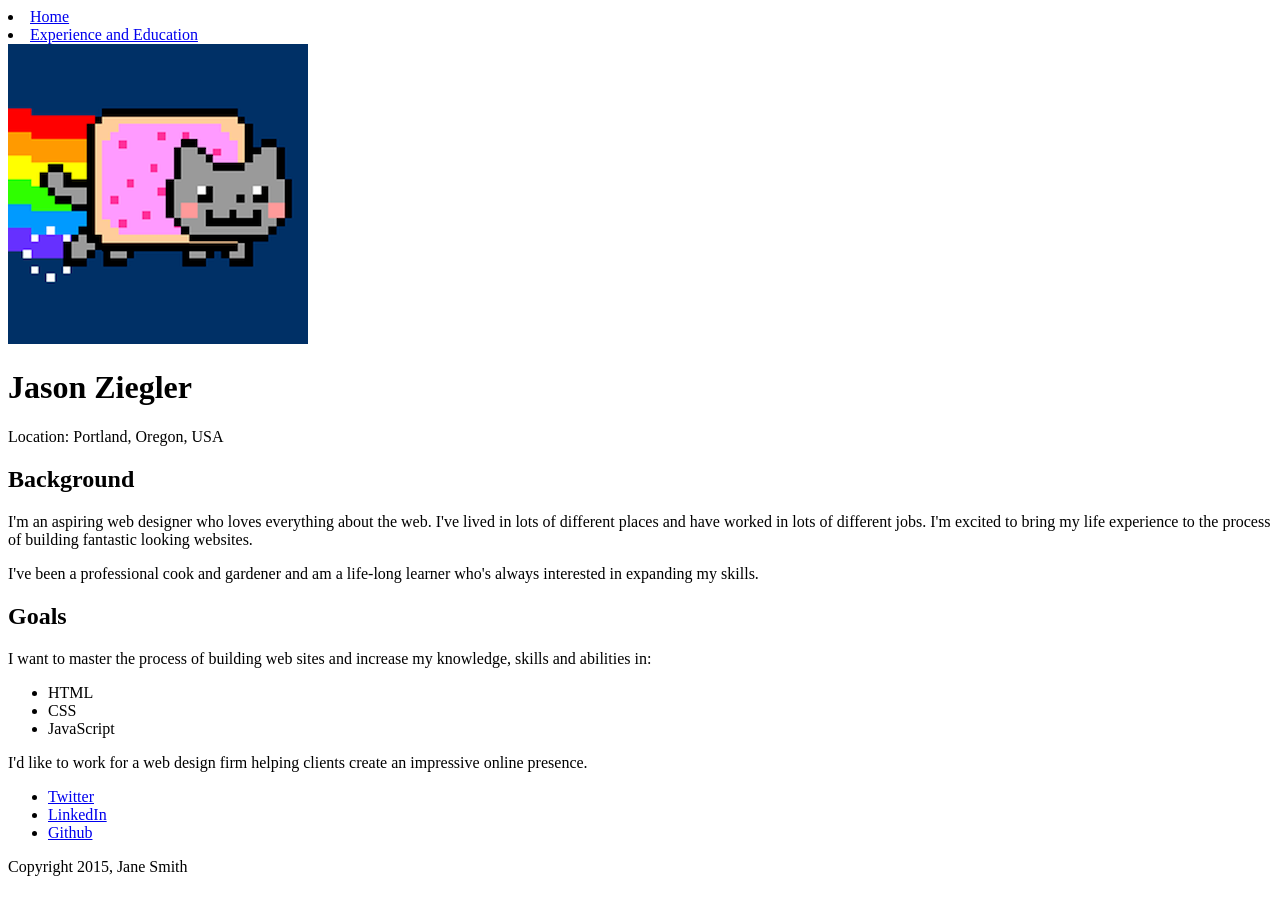
==== index.html @ 5bcf2ca5 "Update Title" ====
<!doctype html>
<html lang="en">
<head>
  <meta charset="utf-8">
  <title>Jason Ziegler's Profile</title>
  <meta name="viewport" content="width=device-width, initial-scale=1.0">
  <link rel="stylesheet" href="styles.css">
</head>
<body>
<div>
  <header>
    <nav>
      <li><a href="#">Home</a></li>
      <li><a href="#">Experience and Education</a></li>
    </nav>
    <img src="me.png" alt="Drawing of Jason Ziegler">
    <h1>Jason Ziegler</h1>
    <p>Location: Portland, Oregon, USA</p>
  </header>
  <main>
    <h2>Background</h2>
    <p>I'm an aspiring web designer who loves everything about the web. I've lived in lots of different places and have worked in lots of different jobs. I'm excited to bring my life experience to the process of building fantastic looking websites.</p>
    <p>I've been a professional cook and gardener and am a life-long learner who's always interested in expanding my skills.</p>
    <h2>Goals</h2>
    <p>I want to master the process of building web sites and increase my knowledge, skills and abilities in:</p>
    <ul>
       <li>HTML</li>
       <li>CSS</li>
       <li>JavaScript</li>
    </ul>
    <p>I'd like to work for a web design firm helping clients create an impressive online presence.</p>
  </main>
  <footer>
    <ul>
      <li><a href="#">Twitter</a></li>
      <li><a href="#">LinkedIn</a></li>
      <li><a href="#">Github</a></li>
    </ul>
    <p>Copyright 2015, Jane Smith</p>
  </footer>
</div>
</body>
</html>
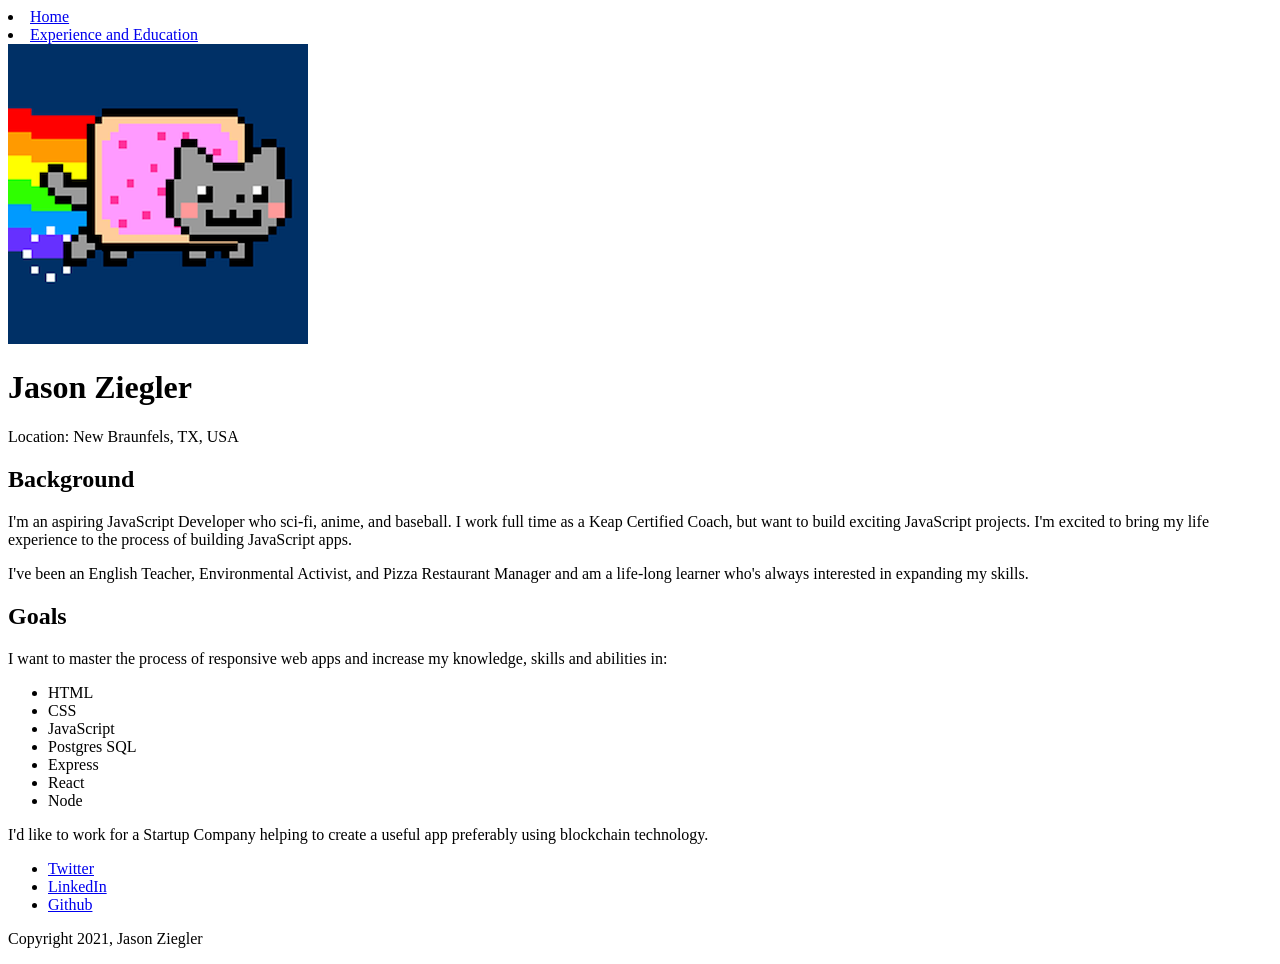
==== commit 7f08efd8: "Update Index" ====
--- a/index.html
+++ b/index.html
@@ -15,28 +15,32 @@
     </nav>
     <img src="me.png" alt="Drawing of Jason Ziegler">
     <h1>Jason Ziegler</h1>
-    <p>Location: Portland, Oregon, USA</p>
+    <p>Location: New Braunfels, TX, USA</p>
   </header>
   <main>
     <h2>Background</h2>
-    <p>I'm an aspiring web designer who loves everything about the web. I've lived in lots of different places and have worked in lots of different jobs. I'm excited to bring my life experience to the process of building fantastic looking websites.</p>
-    <p>I've been a professional cook and gardener and am a life-long learner who's always interested in expanding my skills.</p>
+    <p>I'm an aspiring JavaScript Developer who sci-fi, anime, and baseball. I work full time as a Keap Certified Coach, but want to build exciting JavaScript projects. I'm excited to bring my life experience to the process of building JavaScript apps.</p>
+    <p>I've been an English Teacher, Environmental Activist, and Pizza Restaurant Manager and am a life-long learner who's always interested in expanding my skills.</p>
     <h2>Goals</h2>
-    <p>I want to master the process of building web sites and increase my knowledge, skills and abilities in:</p>
+    <p>I want to master the process of responsive web apps and increase my knowledge, skills and abilities in:</p>
     <ul>
        <li>HTML</li>
        <li>CSS</li>
        <li>JavaScript</li>
+       <li>Postgres SQL</li>
+       <li>Express</li>
+       <li>React</li>
+       <li>Node</li>
     </ul>
-    <p>I'd like to work for a web design firm helping clients create an impressive online presence.</p>
+    <p>I'd like to work for a Startup Company helping to create a useful app preferably using blockchain technology.</p>
   </main>
   <footer>
     <ul>
-      <li><a href="#">Twitter</a></li>
-      <li><a href="#">LinkedIn</a></li>
-      <li><a href="#">Github</a></li>
+      <li><a href="https://twitter.com/Jasonmziegler">Twitter</a></li>
+      <li><a href="https://www.linkedin.com/in/jason-ziegler-4576523b/">LinkedIn</a></li>
+      <li><a href="https://github.com/jasonmziegler/">Github</a></li>
     </ul>
-    <p>Copyright 2015, Jane Smith</p>
+    <p>Copyright 2021, Jason Ziegler</p>
   </footer>
 </div>
 </body>
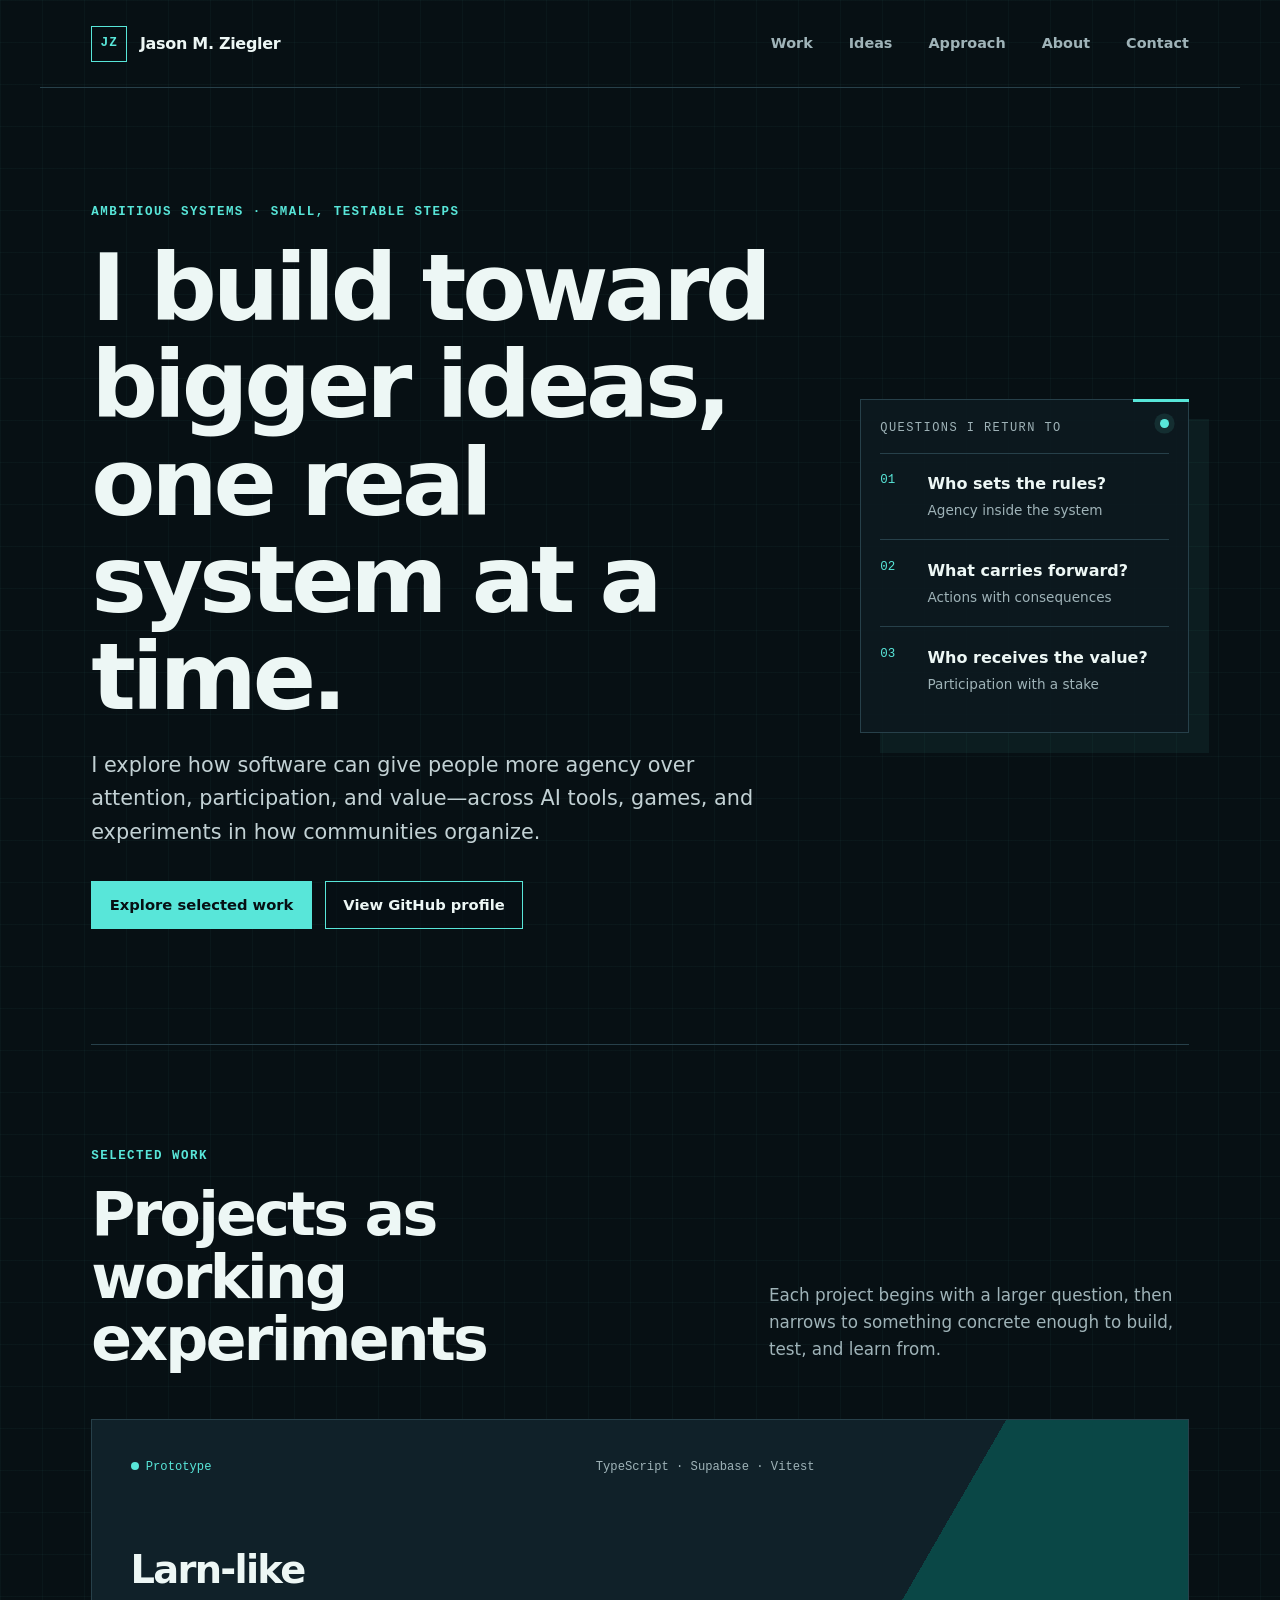
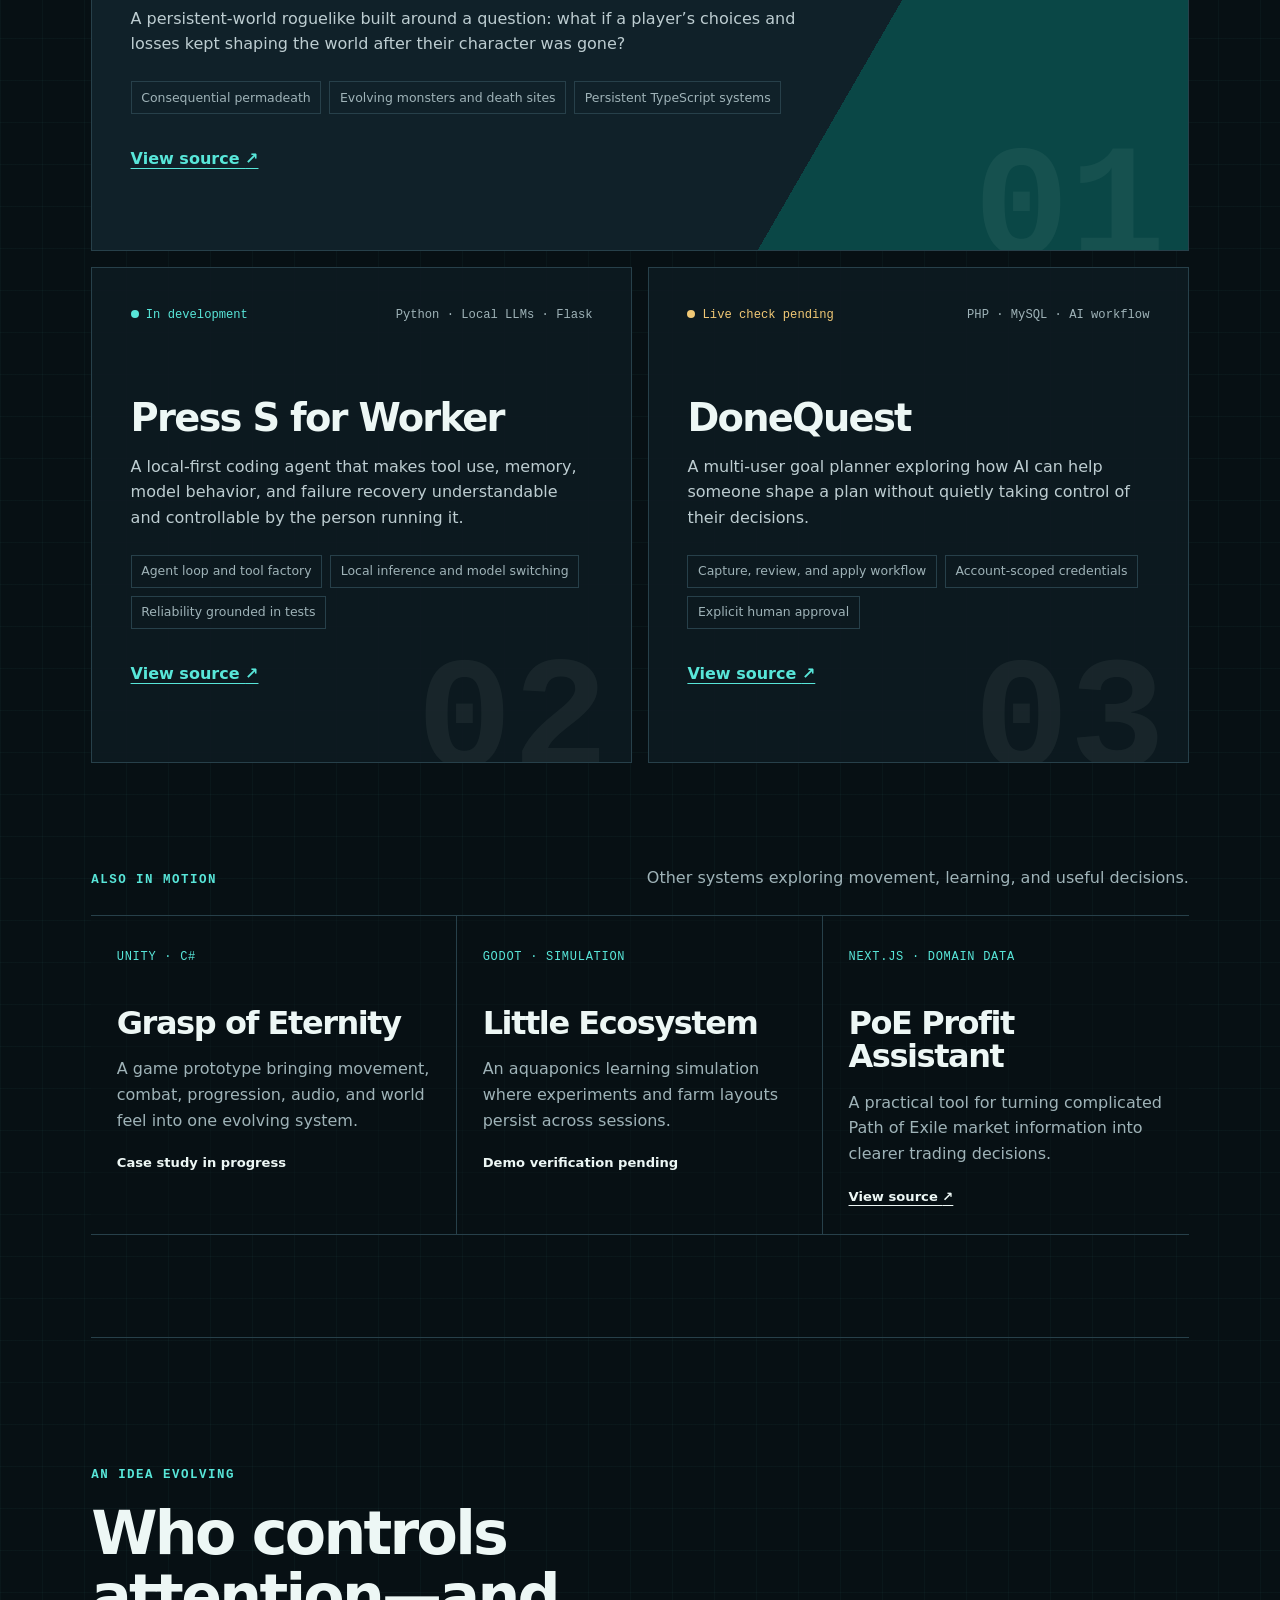
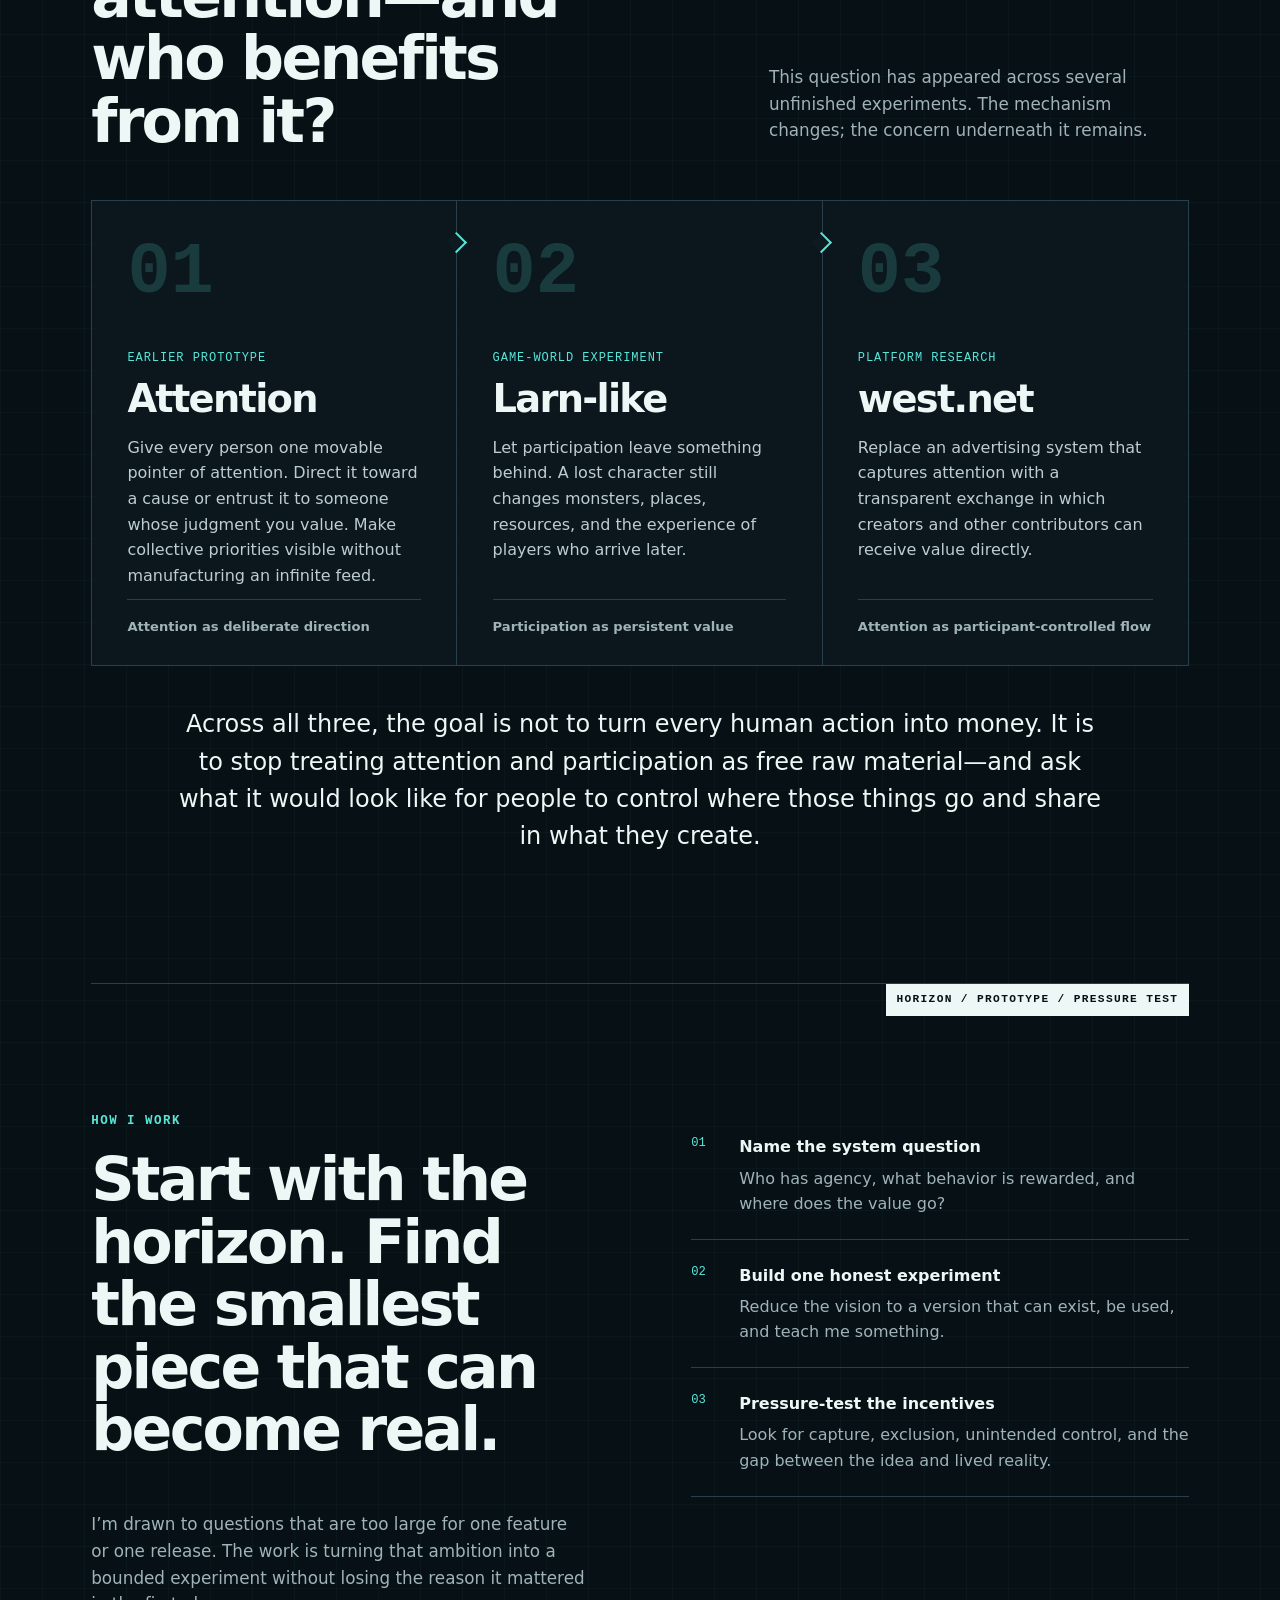
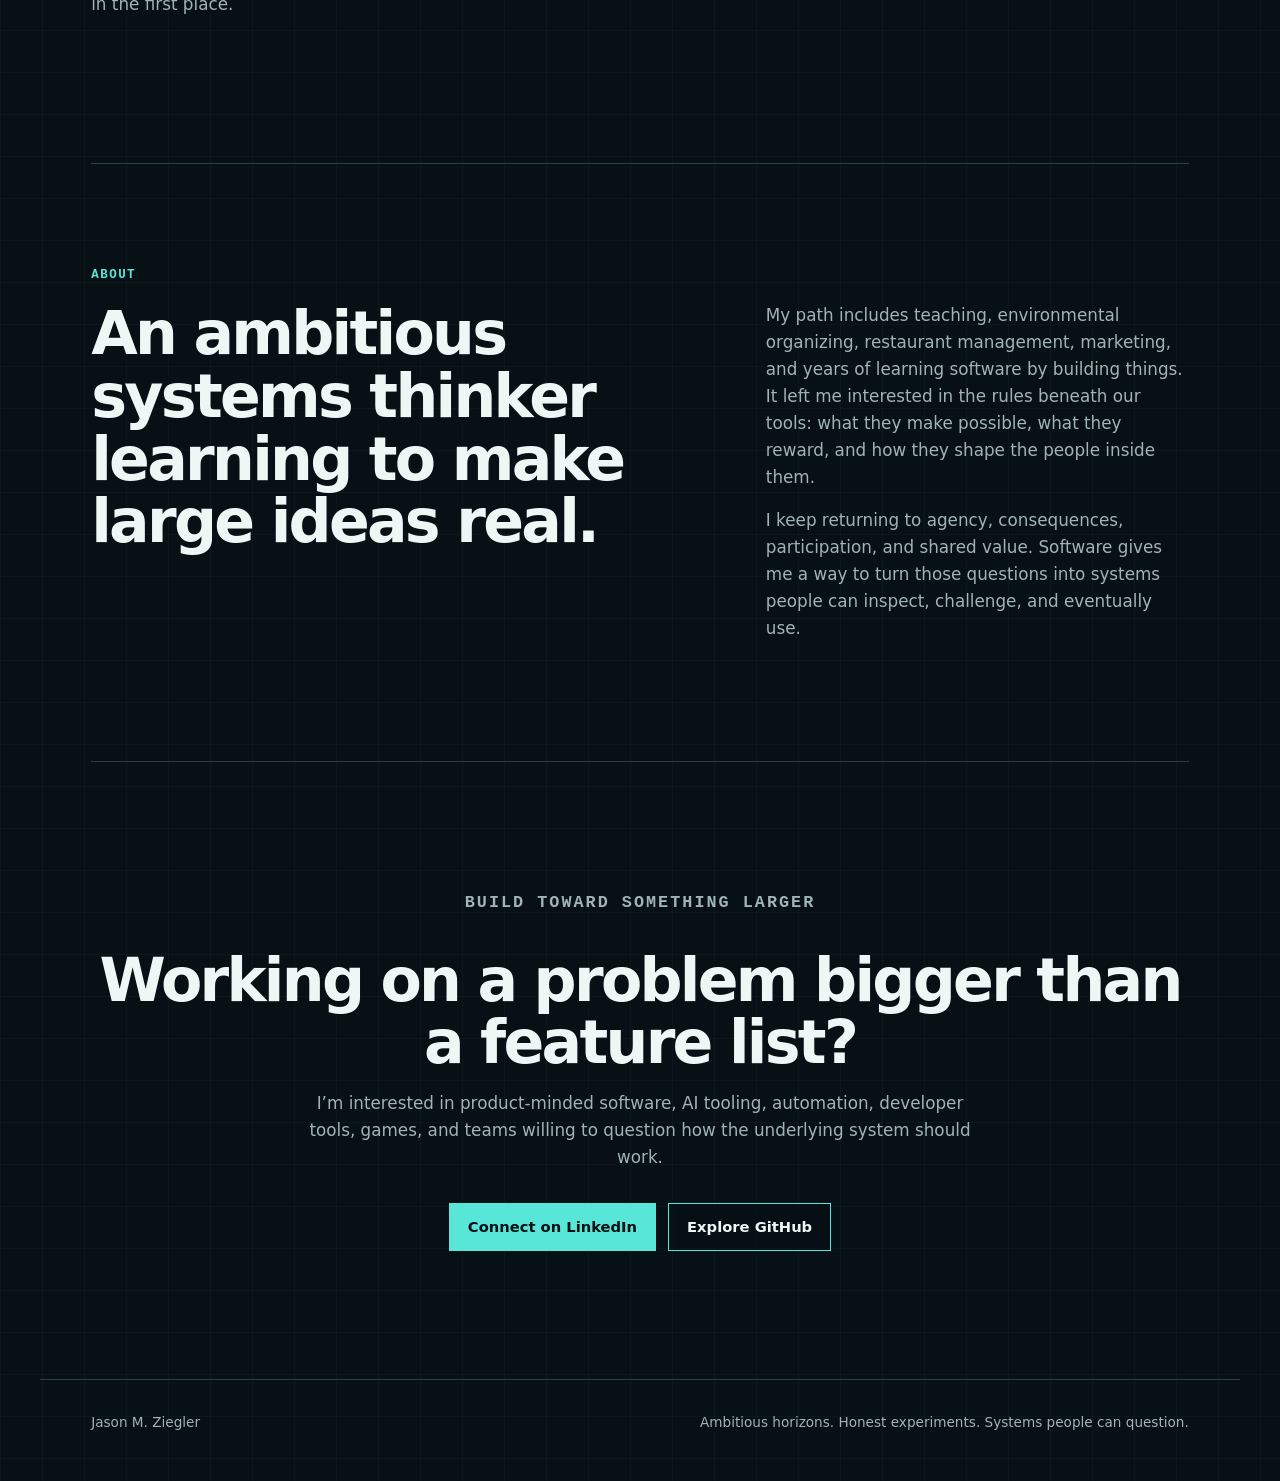
==== commit 0ece1026: "Build portfolio homepage around ambitious systems" ====
--- a/index.html
+++ b/index.html
@@ -2,46 +2,173 @@
 <html lang="en">
 <head>
   <meta charset="utf-8">
-  <title>Jason Ziegler's Profile</title>
-  <meta name="viewport" content="width=device-width, initial-scale=1.0">
-  <link rel="stylesheet" href="styles.css">
+  <meta name="viewport" content="width=device-width, initial-scale=1">
+  <meta name="description" content="Jason M. Ziegler builds ambitious systems exploring agency, participation, and shared value.">
+  <meta name="theme-color" content="#071014">
+  <title>Jason M. Ziegler — Ambitious systems, made real</title>
+  <link rel="icon" type="image/svg+xml" href="data:image/svg+xml,%3Csvg xmlns='http://www.w3.org/2000/svg' viewBox='0 0 64 64'%3E%3Crect width='64' height='64' rx='12' fill='%23071014'/%3E%3Cpath d='M17 17h30v9H27v8h15v9H27v4H17V17Z' fill='%2358e6d9'/%3E%3C/svg%3E">
+  <link rel="stylesheet" href="styles.css?v=2">
 </head>
 <body>
-<div>
-  <header>
-    <nav>
-      <li><a href="#">Home</a></li>
-      <li><a href="#">Experience and Education</a></li>
+  <a class="skip-link" href="#work">Skip to selected work</a>
+
+  <header class="site-header">
+    <a class="wordmark" href="#top" aria-label="Jason M. Ziegler, home">
+      <span class="wordmark-mark" aria-hidden="true">JZ</span>
+      <span>Jason M. Ziegler</span>
+    </a>
+    <nav aria-label="Primary navigation">
+      <a href="#work">Work</a>
+      <a href="#ideas">Ideas</a>
+      <a href="#approach">Approach</a>
+      <a href="#about">About</a>
+      <a href="#contact">Contact</a>
     </nav>
-    <img src="me.png" alt="Drawing of Jason Ziegler">
-    <h1>Jason Ziegler</h1>
-    <p>Location: New Braunfels, TX, USA</p>
   </header>
-  <main>
-    <h2>Background</h2>
-    <p>I'm an aspiring JavaScript Developer who sci-fi, anime, and baseball. I work full time as a Keap Certified Coach, but want to build exciting JavaScript projects. I'm excited to bring my life experience to the process of building JavaScript apps.</p>
-    <p>I've been an English Teacher, Environmental Activist, and Pizza Restaurant Manager and am a life-long learner who's always interested in expanding my skills.</p>
-    <h2>Goals</h2>
-    <p>I want to master the process of responsive web apps and increase my knowledge, skills and abilities in:</p>
-    <ul>
-       <li>HTML</li>
-       <li>CSS</li>
-       <li>JavaScript</li>
-       <li>Postgres SQL</li>
-       <li>Express</li>
-       <li>React</li>
-       <li>Node</li>
-    </ul>
-    <p>I'd like to work for a Startup Company helping to create a useful app preferably using blockchain technology.</p>
+
+  <main id="top">
+    <section class="hero" aria-labelledby="hero-title">
+      <div class="hero-copy">
+        <p class="eyebrow">Ambitious systems · Small, testable steps</p>
+        <h1 id="hero-title">I build toward bigger ideas, one real system at a time.</h1>
+        <p class="hero-summary">I explore how software can give people more agency over attention, participation, and value—across AI tools, games, and experiments in how communities organize.</p>
+        <div class="hero-actions">
+          <a class="button button-primary" href="#work">Explore selected work</a>
+          <a class="button button-secondary" href="https://github.com/jasonmziegler">View GitHub profile</a>
+        </div>
+      </div>
+
+      <aside class="signal-board" aria-label="Questions that guide the work">
+        <div class="signal-heading"><span>Questions I return to</span><span class="signal-pulse" aria-hidden="true"></span></div>
+        <ul>
+          <li><span class="signal-number">01</span><span><strong>Who sets the rules?</strong><small>Agency inside the system</small></span></li>
+          <li><span class="signal-number">02</span><span><strong>What carries forward?</strong><small>Actions with consequences</small></span></li>
+          <li><span class="signal-number">03</span><span><strong>Who receives the value?</strong><small>Participation with a stake</small></span></li>
+        </ul>
+      </aside>
+    </section>
+
+    <section class="work-section" id="work" aria-labelledby="work-title">
+      <div class="section-heading">
+        <div><p class="eyebrow">Selected work</p><h2 id="work-title">Projects as working experiments</h2></div>
+        <p>Each project begins with a larger question, then narrows to something concrete enough to build, test, and learn from.</p>
+      </div>
+
+      <div class="project-grid">
+        <article class="project-card project-card-featured">
+          <div class="project-meta"><span class="status status-active">Prototype</span><span>TypeScript · Supabase · Vitest</span></div>
+          <div class="project-index" aria-hidden="true">01</div>
+          <h3>Larn-like</h3>
+          <p>A persistent-world roguelike built around a question: what if a player’s choices and losses kept shaping the world after their character was gone?</p>
+          <ul class="project-proof" aria-label="Project highlights">
+            <li>Consequential permadeath</li><li>Evolving monsters and death sites</li><li>Persistent TypeScript systems</li>
+          </ul>
+          <a class="text-link" href="https://github.com/jasonmziegler/larn-like">View source <span aria-hidden="true">↗</span></a>
+        </article>
+
+        <article class="project-card">
+          <div class="project-meta"><span class="status status-active">In development</span><span>Python · Local LLMs · Flask</span></div>
+          <div class="project-index" aria-hidden="true">02</div>
+          <h3>Press S for Worker</h3>
+          <p>A local-first coding agent that makes tool use, memory, model behavior, and failure recovery understandable and controllable by the person running it.</p>
+          <ul class="project-proof" aria-label="Project highlights">
+            <li>Agent loop and tool factory</li><li>Local inference and model switching</li><li>Reliability grounded in tests</li>
+          </ul>
+          <a class="text-link" href="https://github.com/jasonmziegler/press-s-for-worker">View source <span aria-hidden="true">↗</span></a>
+        </article>
+
+        <article class="project-card">
+          <div class="project-meta"><span class="status status-review">Live check pending</span><span>PHP · MySQL · AI workflow</span></div>
+          <div class="project-index" aria-hidden="true">03</div>
+          <h3>DoneQuest</h3>
+          <p>A multi-user goal planner exploring how AI can help someone shape a plan without quietly taking control of their decisions.</p>
+          <ul class="project-proof" aria-label="Project highlights">
+            <li>Capture, review, and apply workflow</li><li>Account-scoped credentials</li><li>Explicit human approval</li>
+          </ul>
+          <a class="text-link" href="https://github.com/jasonmziegler/donequest">View source <span aria-hidden="true">↗</span></a>
+        </article>
+      </div>
+
+      <div class="supporting-heading">
+        <p class="eyebrow">Also in motion</p>
+        <p>Other systems exploring movement, learning, and useful decisions.</p>
+      </div>
+      <div class="supporting-grid">
+        <article><span>Unity · C#</span><h3>Grasp of Eternity</h3><p>A game prototype bringing movement, combat, progression, audio, and world feel into one evolving system.</p><strong>Case study in progress</strong></article>
+        <article><span>Godot · Simulation</span><h3>Little Ecosystem</h3><p>An aquaponics learning simulation where experiments and farm layouts persist across sessions.</p><strong>Demo verification pending</strong></article>
+        <article><span>Next.js · Domain data</span><h3>PoE Profit Assistant</h3><p>A practical tool for turning complicated Path of Exile market information into clearer trading decisions.</p><a href="https://github.com/jasonmziegler/poe-profit-assistant">View source <span aria-hidden="true">↗</span></a></article>
+      </div>
+    </section>
+
+    <section class="ideas-section" id="ideas" aria-labelledby="ideas-title">
+      <div class="section-heading">
+        <div><p class="eyebrow">An idea evolving</p><h2 id="ideas-title">Who controls attention—and who benefits from it?</h2></div>
+        <p>This question has appeared across several unfinished experiments. The mechanism changes; the concern underneath it remains.</p>
+      </div>
+
+      <div class="lineage" aria-label="Evolution from Attention to Larn-like to west.net">
+        <article>
+          <div class="lineage-number">01</div>
+          <p class="lineage-type">Earlier prototype</p>
+          <h3>Attention</h3>
+          <p>Give every person one movable pointer of attention. Direct it toward a cause or entrust it to someone whose judgment you value. Make collective priorities visible without manufacturing an infinite feed.</p>
+          <span>Attention as deliberate direction</span>
+        </article>
+        <article>
+          <div class="lineage-number">02</div>
+          <p class="lineage-type">Game-world experiment</p>
+          <h3>Larn-like</h3>
+          <p>Let participation leave something behind. A lost character still changes monsters, places, resources, and the experience of players who arrive later.</p>
+          <span>Participation as persistent value</span>
+        </article>
+        <article>
+          <div class="lineage-number">03</div>
+          <p class="lineage-type">Platform research</p>
+          <h3>west.net</h3>
+          <p>Replace an advertising system that captures attention with a transparent exchange in which creators and other contributors can receive value directly.</p>
+          <span>Attention as participant-controlled flow</span>
+        </article>
+      </div>
+
+      <p class="lineage-thesis">Across all three, the goal is not to turn every human action into money. It is to stop treating attention and participation as free raw material—and ask what it would look like for people to control where those things go and share in what they create.</p>
+    </section>
+
+    <section class="approach-section" id="approach" aria-labelledby="approach-title">
+      <div class="section-marker" aria-hidden="true">HORIZON / PROTOTYPE / PRESSURE TEST</div>
+      <div class="approach-copy">
+        <p class="eyebrow">How I work</p>
+        <h2 id="approach-title">Start with the horizon. Find the smallest piece that can become real.</h2>
+        <p>I’m drawn to questions that are too large for one feature or one release. The work is turning that ambition into a bounded experiment without losing the reason it mattered in the first place.</p>
+      </div>
+      <ol class="approach-steps">
+        <li><span>01</span><strong>Name the system question</strong><p>Who has agency, what behavior is rewarded, and where does the value go?</p></li>
+        <li><span>02</span><strong>Build one honest experiment</strong><p>Reduce the vision to a version that can exist, be used, and teach me something.</p></li>
+        <li><span>03</span><strong>Pressure-test the incentives</strong><p>Look for capture, exclusion, unintended control, and the gap between the idea and lived reality.</p></li>
+      </ol>
+    </section>
+
+    <section class="about-section" id="about" aria-labelledby="about-title">
+      <p class="eyebrow">About</p>
+      <div class="about-grid">
+        <h2 id="about-title">An ambitious systems thinker learning to make large ideas real.</h2>
+        <div>
+          <p>My path includes teaching, environmental organizing, restaurant management, marketing, and years of learning software by building things. It left me interested in the rules beneath our tools: what they make possible, what they reward, and how they shape the people inside them.</p>
+          <p>I keep returning to agency, consequences, participation, and shared value. Software gives me a way to turn those questions into systems people can inspect, challenge, and eventually use.</p>
+        </div>
+      </div>
+    </section>
+
+    <section class="contact-section" id="contact" aria-labelledby="contact-title">
+      <p class="eyebrow">Build toward something larger</p>
+      <h2 id="contact-title">Working on a problem bigger than a feature list?</h2>
+      <p>I’m interested in product-minded software, AI tooling, automation, developer tools, games, and teams willing to question how the underlying system should work.</p>
+      <div class="contact-links">
+        <a class="button button-primary" href="https://www.linkedin.com/in/jason-ziegler-4576523b/">Connect on LinkedIn</a>
+        <a class="button button-secondary" href="https://github.com/jasonmziegler">Explore GitHub</a>
+      </div>
+    </section>
   </main>
-  <footer>
-    <ul>
-      <li><a href="https://twitter.com/Jasonmziegler">Twitter</a></li>
-      <li><a href="https://www.linkedin.com/in/jason-ziegler-4576523b/">LinkedIn</a></li>
-      <li><a href="https://github.com/jasonmziegler/">Github</a></li>
-    </ul>
-    <p>Copyright 2021, Jason Ziegler</p>
-  </footer>
-</div>
+
+  <footer><span>Jason M. Ziegler</span><span>Ambitious horizons. Honest experiments. Systems people can question.</span></footer>
 </body>
-</html>+</html>
--- a/styles.css
+++ b/styles.css
@@ -0,0 +1,147 @@
+:root {
+  color-scheme: dark;
+  --ink: #071014;
+  --ink-soft: #0d1a20;
+  --panel: #102129;
+  --line: #27404a;
+  --paper: #edf7f5;
+  --muted: #9fb3b8;
+  --signal: #58e6d9;
+  --signal-dark: #0a4746;
+  --warning: #f1c875;
+  --max-width: 1200px;
+  --gutter: clamp(1.25rem, 4vw, 3.5rem);
+}
+
+* { box-sizing: border-box; }
+html { scroll-behavior: smooth; }
+body {
+  margin: 0;
+  min-width: 20rem;
+  background: linear-gradient(rgba(88, 230, 217, 0.035) 1px, transparent 1px), linear-gradient(90deg, rgba(88, 230, 217, 0.035) 1px, transparent 1px), var(--ink);
+  background-size: 42px 42px;
+  color: var(--paper);
+  font-family: Inter, ui-sans-serif, system-ui, -apple-system, BlinkMacSystemFont, "Segoe UI", sans-serif;
+  font-size: 1rem;
+  line-height: 1.6;
+}
+a { color: inherit; }
+a:focus-visible { outline: 3px solid var(--warning); outline-offset: 4px; }
+.skip-link { position: fixed; z-index: 20; top: .75rem; left: .75rem; padding: .75rem 1rem; background: var(--paper); color: var(--ink); font-weight: 750; transform: translateY(-200%); }
+.skip-link:focus { transform: translateY(0); }
+.site-header, main, footer { width: min(100%, var(--max-width)); margin-inline: auto; }
+.site-header { display: flex; align-items: center; justify-content: space-between; min-height: 5.5rem; padding-inline: var(--gutter); border-bottom: 1px solid var(--line); }
+.wordmark { display: inline-flex; align-items: center; gap: .8rem; text-decoration: none; font-weight: 760; letter-spacing: -.02em; }
+.wordmark-mark { display: grid; width: 2.25rem; aspect-ratio: 1; place-items: center; border: 1px solid var(--signal); color: var(--signal); font-family: ui-monospace, "Cascadia Code", monospace; font-size: .8rem; letter-spacing: .08em; }
+nav { display: flex; gap: clamp(1rem, 3vw, 2.25rem); }
+nav a { color: var(--muted); font-size: .9rem; font-weight: 650; text-decoration: none; }
+nav a:hover { color: var(--signal); }
+.hero { display: grid; grid-template-columns: minmax(0, 1.55fr) minmax(18rem, .75fr); gap: clamp(2rem, 7vw, 6rem); min-height: 39rem; align-items: center; padding: clamp(4rem, 9vw, 8rem) var(--gutter); }
+.eyebrow { margin: 0 0 1rem; color: var(--signal); font-family: ui-monospace, "Cascadia Code", monospace; font-size: .78rem; font-weight: 700; letter-spacing: .12em; text-transform: uppercase; }
+h1, h2, h3, p { margin-top: 0; }
+h1, h2, h3 { line-height: 1.04; letter-spacing: -.045em; }
+h1 { max-width: 13ch; margin-bottom: 1.5rem; font-size: clamp(3rem, 7.3vw, 6.4rem); font-weight: 780; }
+h2 { font-size: clamp(2.2rem, 4.7vw, 4.4rem); }
+h3 { margin-bottom: 1rem; font-size: clamp(1.8rem, 3vw, 2.7rem); }
+.hero-summary { max-width: 42rem; margin-bottom: 2rem; color: #c2d1d4; font-size: clamp(1.05rem, 2vw, 1.3rem); }
+.hero-actions, .contact-links { display: flex; flex-wrap: wrap; gap: .8rem; }
+.button { display: inline-flex; min-height: 3rem; align-items: center; justify-content: center; padding: .7rem 1.1rem; border: 1px solid var(--signal); font-size: .92rem; font-weight: 750; text-decoration: none; }
+.button-primary { background: var(--signal); color: var(--ink); }
+.button-primary:hover { background: #85fff2; }
+.button-secondary { background: rgba(7,16,20,.55); color: var(--paper); }
+.button-secondary:hover { background: var(--signal-dark); }
+.signal-board { position: relative; padding: 1.2rem; border: 1px solid var(--line); background: rgba(13,26,32,.88); box-shadow: 1.25rem 1.25rem 0 rgba(88,230,217,.06); }
+.signal-board::before { position: absolute; inset: -1px -1px auto auto; width: 3.5rem; height: 3px; background: var(--signal); content: ""; }
+.signal-heading { display: flex; justify-content: space-between; padding-bottom: .9rem; border-bottom: 1px solid var(--line); color: var(--muted); font-family: ui-monospace, "Cascadia Code", monospace; font-size: .75rem; letter-spacing: .12em; text-transform: uppercase; }
+.signal-pulse { width: .55rem; height: .55rem; border-radius: 50%; background: var(--signal); box-shadow: 0 0 0 .35rem rgba(88,230,217,.1); }
+.signal-board ul, .project-proof { margin: 0; padding: 0; list-style: none; }
+.signal-board li { display: grid; grid-template-columns: 2.25rem 1fr; gap: .7rem; padding: 1.1rem 0; border-bottom: 1px solid var(--line); }
+.signal-board li:last-child { border-bottom: 0; }
+.signal-number { color: var(--signal); font-family: ui-monospace, "Cascadia Code", monospace; font-size: .78rem; }
+.signal-board strong, .signal-board small { display: block; }
+.signal-board small { margin-top: .2rem; color: var(--muted); font-size: .85rem; }
+.work-section, .ideas-section, .approach-section, .about-section, .contact-section { margin-inline: var(--gutter); border-top: 1px solid var(--line); }
+.work-section { padding: clamp(4rem, 8vw, 7rem) 0; }
+.section-heading { display: grid; grid-template-columns: 1.2fr .8fr; gap: 3rem; align-items: end; margin-bottom: 3rem; }
+.section-heading h2 { max-width: 13ch; margin-bottom: 0; }
+.section-heading > p { max-width: 34rem; margin-bottom: .5rem; color: var(--muted); font-size: 1.05rem; }
+.project-grid { display: grid; grid-template-columns: repeat(2, minmax(0, 1fr)); gap: 1rem; }
+.project-card { position: relative; min-height: 31rem; overflow: hidden; padding: clamp(1.4rem, 3vw, 2.4rem); border: 1px solid var(--line); background: rgba(13,26,32,.94); }
+.project-card-featured { grid-column: span 2; min-height: 27rem; padding-right: min(34%, 24rem); background: linear-gradient(120deg, var(--panel) 0 68%, var(--signal-dark) 68% 100%); }
+.project-card:hover { border-color: var(--signal); }
+.project-meta { display: flex; flex-wrap: wrap; justify-content: space-between; gap: .7rem; margin-bottom: 4.5rem; color: var(--muted); font-family: ui-monospace, "Cascadia Code", monospace; font-size: .76rem; }
+.status { color: var(--paper); }
+.status::before { display: inline-block; width: .5rem; height: .5rem; margin-right: .45rem; border-radius: 50%; background: currentColor; content: ""; }
+.status-active { color: var(--signal); }
+.status-review { color: var(--warning); }
+.project-index { position: absolute; right: 1.4rem; bottom: -2.6rem; color: rgba(237,247,245,.055); font-family: ui-monospace, "Cascadia Code", monospace; font-size: 10rem; font-weight: 800; line-height: 1; }
+.project-card h3, .project-card > p, .project-proof, .text-link { position: relative; z-index: 1; }
+.project-card > p { max-width: 44rem; color: #bdcdd1; }
+.project-proof { display: flex; flex-wrap: wrap; gap: .5rem; margin: 1.5rem 0 2rem; }
+.project-proof li { padding: .35rem .6rem; border: 1px solid var(--line); color: var(--muted); font-size: .78rem; }
+.text-link { display: inline-block; color: var(--signal); font-weight: 750; text-underline-offset: .25rem; }
+.text-link-muted { color: var(--muted); }
+.supporting-heading { display: flex; align-items: end; justify-content: space-between; gap: 2rem; margin: clamp(4rem, 8vw, 7rem) 0 1.5rem; }
+.supporting-heading p { margin-bottom: 0; }
+.supporting-heading > p:last-child { color: var(--muted); }
+.supporting-grid { display: grid; grid-template-columns: repeat(3, minmax(0, 1fr)); border-top: 1px solid var(--line); border-bottom: 1px solid var(--line); }
+.supporting-grid article { min-height: 19rem; padding: 1.6rem; border-right: 1px solid var(--line); background: rgba(7,16,20,.45); }
+.supporting-grid article:last-child { border-right: 0; }
+.supporting-grid article > span:first-child { color: var(--signal); font-family: ui-monospace, "Cascadia Code", monospace; font-size: .75rem; letter-spacing: .06em; text-transform: uppercase; }
+.supporting-grid h3 { margin: 2.5rem 0 1rem; font-size: clamp(1.5rem, 2.5vw, 2.1rem); }
+.supporting-grid p { color: var(--muted); }
+.supporting-grid strong, .supporting-grid a { color: var(--paper); font-size: .82rem; font-weight: 750; text-underline-offset: .25rem; }
+.ideas-section { padding: clamp(5rem, 10vw, 9rem) 0; }
+.lineage { display: grid; grid-template-columns: repeat(3, minmax(0, 1fr)); border: 1px solid var(--line); background: rgba(13,26,32,.72); }
+.lineage article { position: relative; min-height: 29rem; padding: clamp(1.4rem, 3vw, 2.2rem); border-right: 1px solid var(--line); }
+.lineage article:last-child { border-right: 0; }
+.lineage article:not(:last-child)::after { position: absolute; z-index: 2; top: 2.1rem; right: -.45rem; width: .8rem; height: .8rem; border-top: 2px solid var(--signal); border-right: 2px solid var(--signal); background: var(--ink-soft); content: ""; transform: rotate(45deg); }
+.lineage-number { color: rgba(88,230,217,.18); font-family: ui-monospace, "Cascadia Code", monospace; font-size: 4.5rem; font-weight: 800; line-height: 1; }
+.lineage-type { margin: 2.5rem 0 .7rem; color: var(--signal); font-family: ui-monospace, "Cascadia Code", monospace; font-size: .75rem; letter-spacing: .08em; text-transform: uppercase; }
+.lineage h3 { font-size: clamp(1.8rem, 3vw, 2.5rem); }
+.lineage article > p:not(.lineage-type) { color: #bdcdd1; }
+.lineage article > span { position: absolute; right: clamp(1.4rem, 3vw, 2.2rem); bottom: 1.8rem; left: clamp(1.4rem, 3vw, 2.2rem); padding-top: 1rem; border-top: 1px solid var(--line); color: var(--muted); font-size: .82rem; font-weight: 700; }
+.lineage-thesis { max-width: 58rem; margin: 2.5rem auto 0; color: var(--paper); font-size: clamp(1.15rem, 2.2vw, 1.5rem); line-height: 1.55; text-align: center; }
+.approach-section { position: relative; display: grid; grid-template-columns: 1fr 1fr; gap: clamp(2rem, 8vw, 7rem); padding: clamp(5rem, 10vw, 9rem) 0; }
+.section-marker { position: absolute; top: 0; right: 0; padding: .45rem .65rem; background: var(--paper); color: var(--ink); font-family: ui-monospace, "Cascadia Code", monospace; font-size: .7rem; font-weight: 800; letter-spacing: .12em; }
+.approach-copy h2 { max-width: 12ch; }
+.approach-copy > p:last-child, .about-grid p, .contact-section > p { color: var(--muted); font-size: 1.05rem; }
+.approach-steps { margin: 0; padding: 0; list-style: none; }
+.approach-steps li { display: grid; grid-template-columns: 2rem 1fr; gap: 0 1rem; padding: 1.4rem 0; border-bottom: 1px solid var(--line); }
+.approach-steps span { grid-row: span 2; color: var(--signal); font-family: ui-monospace, "Cascadia Code", monospace; font-size: .76rem; }
+.approach-steps p { margin: .35rem 0 0; color: var(--muted); }
+.about-section { padding: clamp(4rem, 8vw, 7rem) 0; }
+.about-grid { display: grid; grid-template-columns: 1.15fr .85fr; gap: clamp(2rem, 8vw, 7rem); }
+.about-grid h2 { margin-bottom: 0; }
+.contact-section { padding: clamp(5rem, 10vw, 9rem) 0; text-align: center; }
+.contact-section h2 { margin-bottom: 1rem; }
+.contact-section > p { max-width: 42rem; margin: 0 auto 2rem; }
+.contact-links { justify-content: center; }
+footer { display: flex; justify-content: space-between; gap: 2rem; padding: 2rem var(--gutter) 3rem; border-top: 1px solid var(--line); color: var(--muted); font-size: .85rem; }
+@media (max-width: 800px) {
+  .site-header { align-items: flex-start; flex-direction: column; gap: 1rem; padding-block: 1rem; }
+  nav { width: 100%; overflow-x: auto; padding-bottom: .2rem; }
+  .hero, .section-heading, .approach-section, .about-grid { grid-template-columns: 1fr; }
+  .hero { min-height: auto; padding-block: 4.5rem; }
+  .project-card-featured { padding-right: clamp(1.4rem, 3vw, 2.4rem); background: var(--panel); }
+  .section-heading { gap: 1rem; }
+  .supporting-grid { grid-template-columns: 1fr; }
+  .supporting-grid article { min-height: auto; border-right: 0; border-bottom: 1px solid var(--line); }
+  .supporting-grid article:last-child { border-bottom: 0; }
+  .lineage { grid-template-columns: 1fr; }
+  .lineage article { min-height: auto; padding-bottom: 6rem; border-right: 0; border-bottom: 1px solid var(--line); }
+  .lineage article:last-child { border-bottom: 0; }
+  .lineage article:not(:last-child)::after { top: auto; right: 2rem; bottom: -.45rem; transform: rotate(135deg); }
+}
+@media (max-width: 620px) {
+  .wordmark-mark { width: 2rem; }
+  nav { gap: 1.2rem; }
+  h1 { font-size: clamp(2.8rem, 14vw, 4.5rem); }
+  .project-grid { grid-template-columns: 1fr; }
+  .project-card, .project-card-featured { grid-column: auto; min-height: auto; }
+  .project-meta { margin-bottom: 3rem; }
+  .project-index { font-size: 7rem; }
+  .supporting-heading { align-items: flex-start; flex-direction: column; gap: .3rem; }
+  footer { flex-direction: column; }
+}
+@media (prefers-reduced-motion: reduce) { html { scroll-behavior: auto; } }
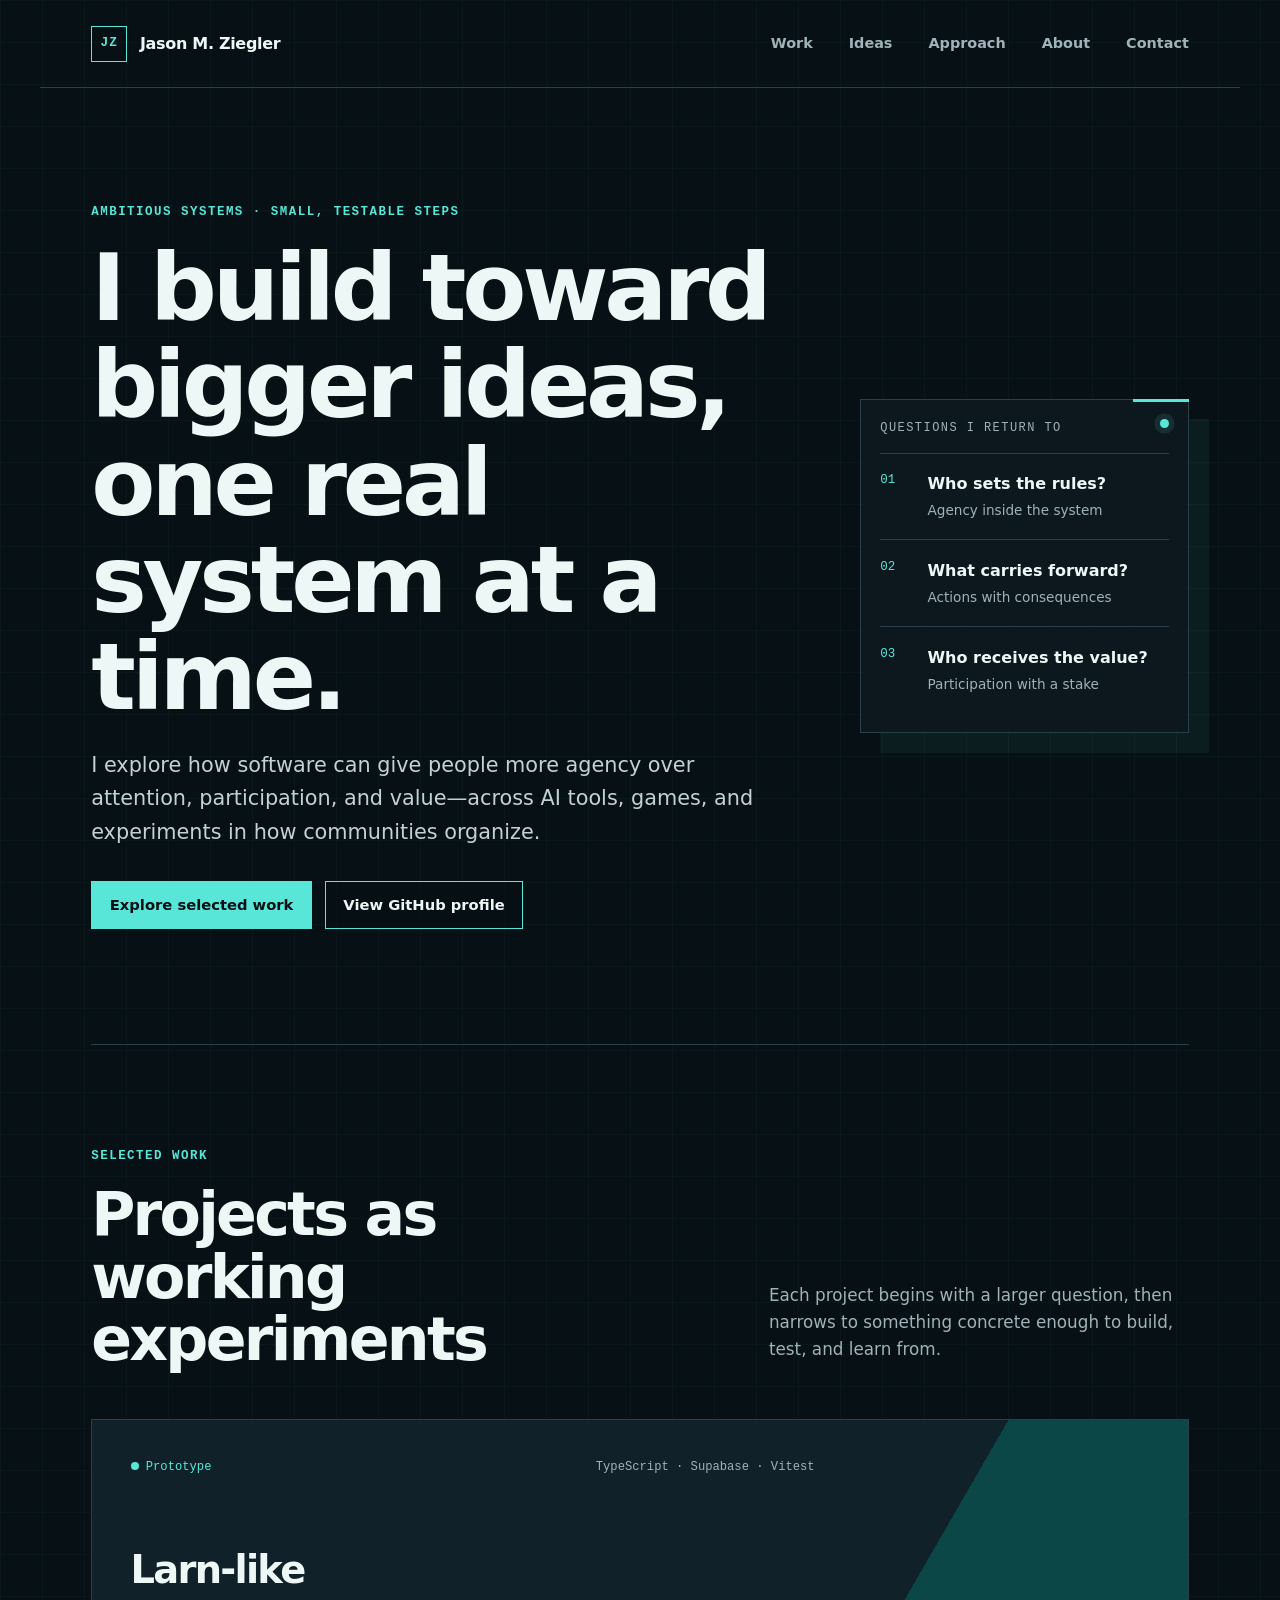
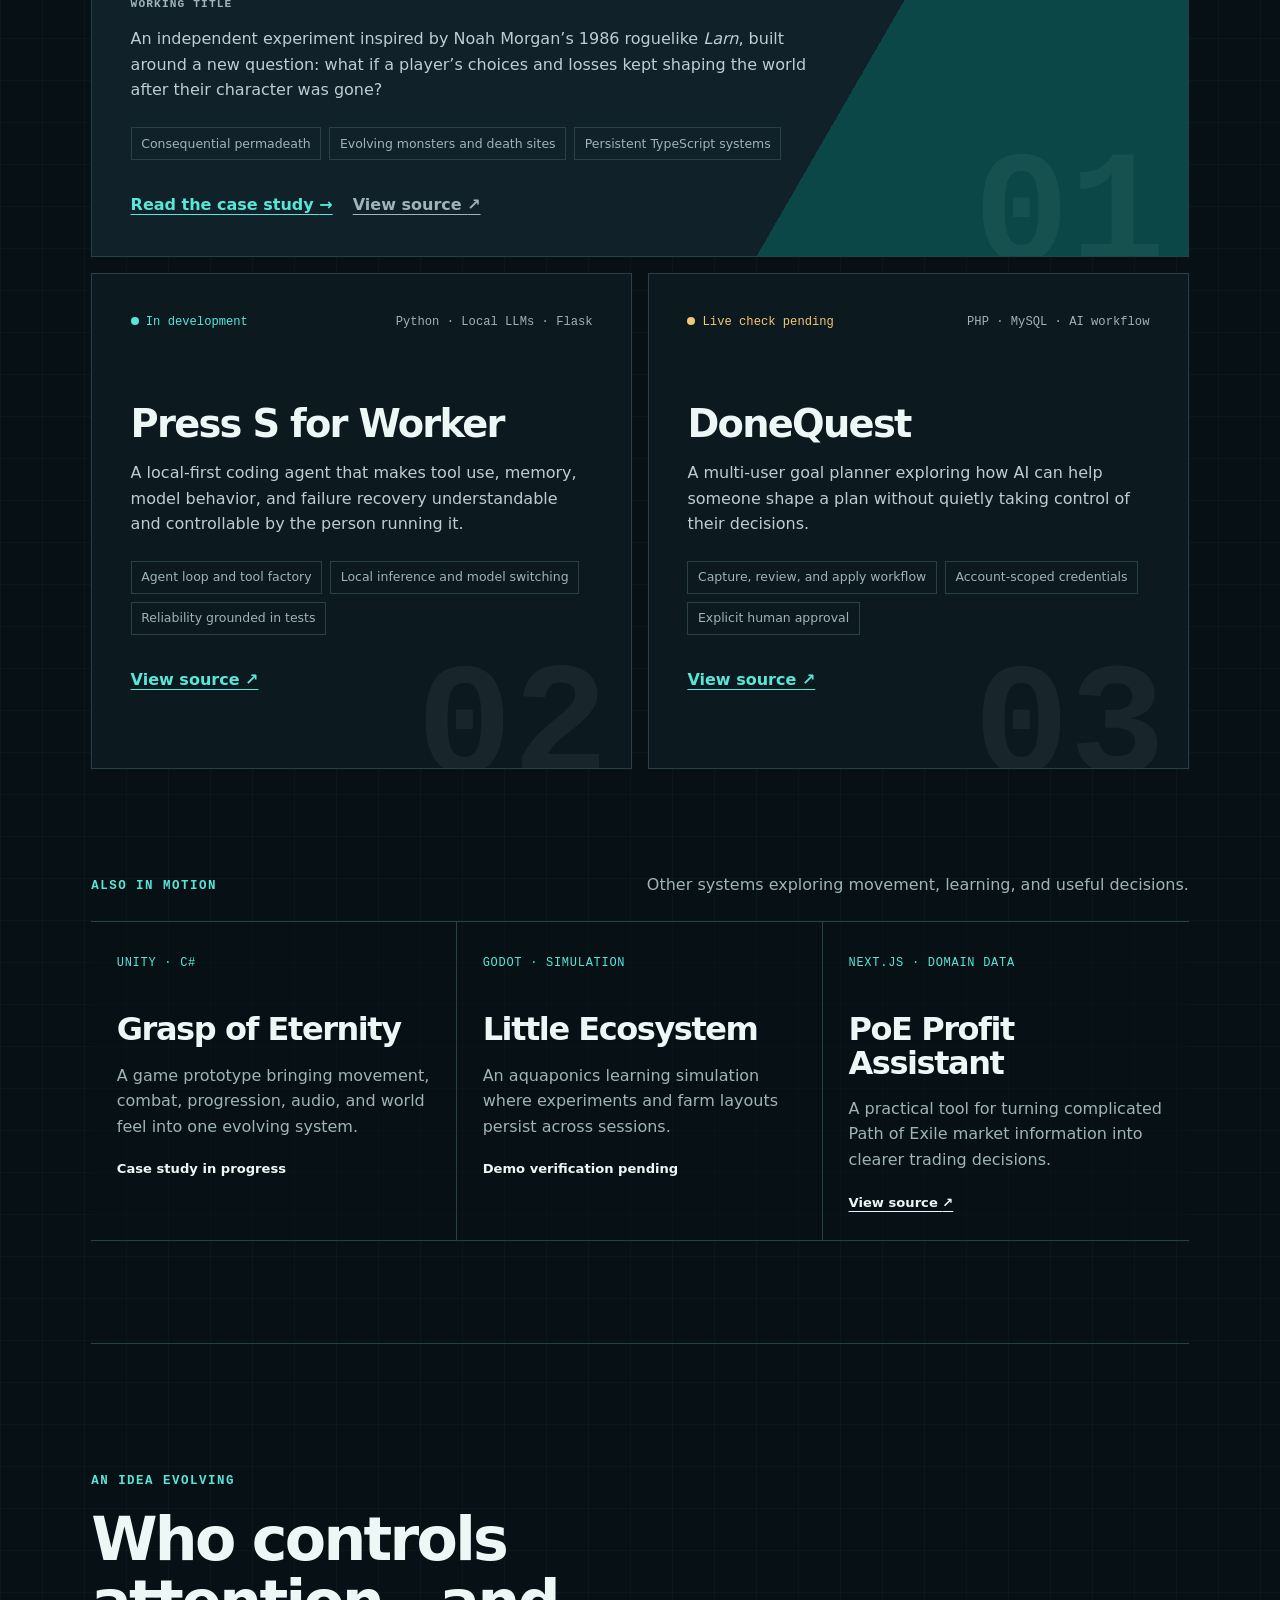
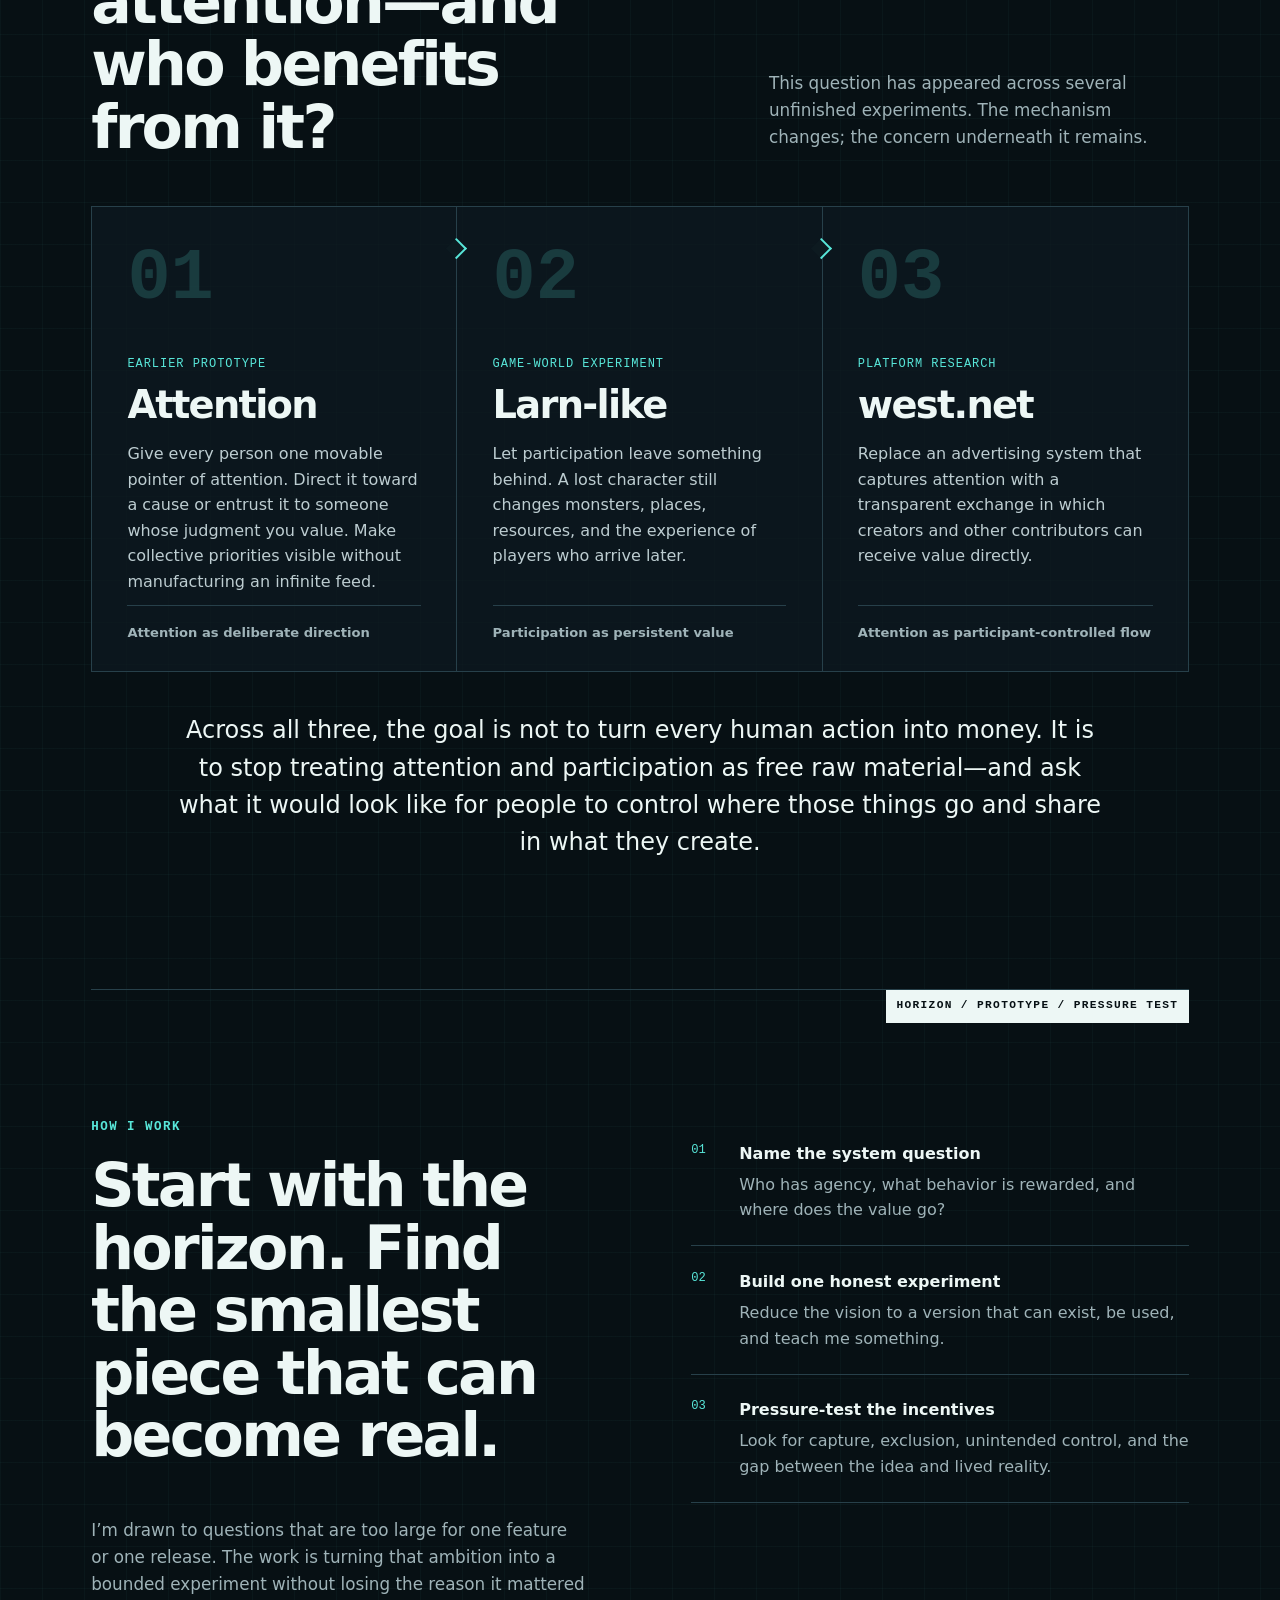
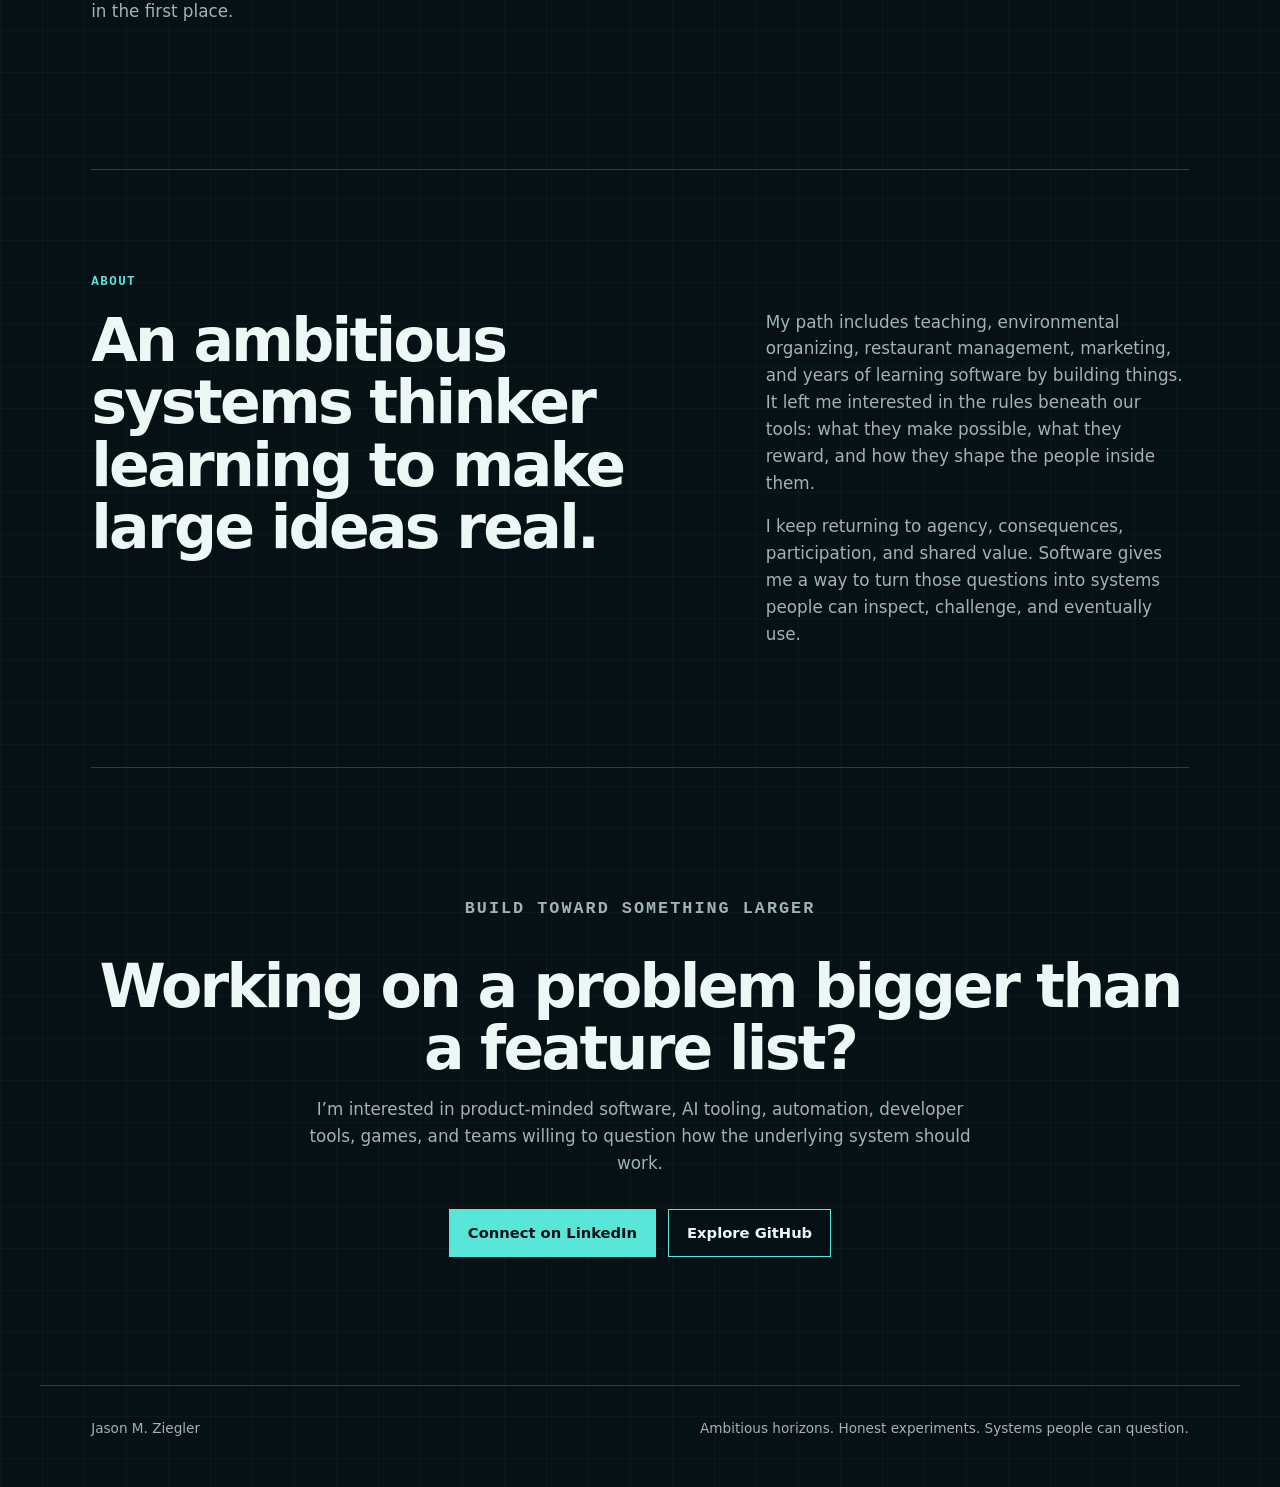
==== commit 929d9bbd: "Add Larn-like case study" ====
--- a/index.html
+++ b/index.html
@@ -58,12 +58,15 @@
         <article class="project-card project-card-featured">
           <div class="project-meta"><span class="status status-active">Prototype</span><span>TypeScript · Supabase · Vitest</span></div>
           <div class="project-index" aria-hidden="true">01</div>
-          <h3>Larn-like</h3>
-          <p>A persistent-world roguelike built around a question: what if a player’s choices and losses kept shaping the world after their character was gone?</p>
+          <h3>Larn-like <small class="working-title">working title</small></h3>
+          <p>An independent experiment inspired by Noah Morgan’s 1986 roguelike <cite>Larn</cite>, built around a new question: what if a player’s choices and losses kept shaping the world after their character was gone?</p>
           <ul class="project-proof" aria-label="Project highlights">
             <li>Consequential permadeath</li><li>Evolving monsters and death sites</li><li>Persistent TypeScript systems</li>
           </ul>
-          <a class="text-link" href="https://github.com/jasonmziegler/larn-like">View source <span aria-hidden="true">↗</span></a>
+          <div class="project-links">
+            <a class="text-link" href="larn-like.html">Read the case study <span aria-hidden="true">→</span></a>
+            <a class="text-link text-link-muted" href="https://github.com/jasonmziegler/larn-like">View source <span aria-hidden="true">↗</span></a>
+          </div>
         </article>
 
         <article class="project-card">
--- a/styles.css
+++ b/styles.css
@@ -43,6 +43,7 @@
 h1 { max-width: 13ch; margin-bottom: 1.5rem; font-size: clamp(3rem, 7.3vw, 6.4rem); font-weight: 780; }
 h2 { font-size: clamp(2.2rem, 4.7vw, 4.4rem); }
 h3 { margin-bottom: 1rem; font-size: clamp(1.8rem, 3vw, 2.7rem); }
+.working-title { display: block; margin-top: .55rem; color: var(--muted); font-family: ui-monospace, "Cascadia Code", monospace; font-size: .7rem; font-weight: 700; letter-spacing: .1em; text-transform: uppercase; }
 .hero-summary { max-width: 42rem; margin-bottom: 2rem; color: #c2d1d4; font-size: clamp(1.05rem, 2vw, 1.3rem); }
 .hero-actions, .contact-links { display: flex; flex-wrap: wrap; gap: .8rem; }
 .button { display: inline-flex; min-height: 3rem; align-items: center; justify-content: center; padding: .7rem 1.1rem; border: 1px solid var(--signal); font-size: .92rem; font-weight: 750; text-decoration: none; }
@@ -81,6 +82,7 @@
 .project-proof li { padding: .35rem .6rem; border: 1px solid var(--line); color: var(--muted); font-size: .78rem; }
 .text-link { display: inline-block; color: var(--signal); font-weight: 750; text-underline-offset: .25rem; }
 .text-link-muted { color: var(--muted); }
+.project-links { position: relative; z-index: 1; display: flex; flex-wrap: wrap; gap: 1.25rem; }
 .supporting-heading { display: flex; align-items: end; justify-content: space-between; gap: 2rem; margin: clamp(4rem, 8vw, 7rem) 0 1.5rem; }
 .supporting-heading p { margin-bottom: 0; }
 .supporting-heading > p:last-child { color: var(--muted); }
@@ -118,10 +120,64 @@
 .contact-section > p { max-width: 42rem; margin: 0 auto 2rem; }
 .contact-links { justify-content: center; }
 footer { display: flex; justify-content: space-between; gap: 2rem; padding: 2rem var(--gutter) 3rem; border-top: 1px solid var(--line); color: var(--muted); font-size: .85rem; }
+
+/* Case studies */
+.case-hero { display: grid; grid-template-columns: minmax(0, 1.4fr) minmax(18rem, .6fr); gap: clamp(2rem, 7vw, 6rem); align-items: end; padding: clamp(5rem, 10vw, 9rem) var(--gutter) clamp(4rem, 8vw, 7rem); }
+.case-hero h1 { max-width: 12ch; }
+.case-facts { border: 1px solid var(--line); background: rgba(13,26,32,.9); }
+.case-facts p { display: grid; gap: .25rem; margin: 0; padding: 1rem 1.2rem; border-bottom: 1px solid var(--line); }
+.case-facts p:last-child { border-bottom: 0; }
+.case-facts span { color: var(--signal); font-family: ui-monospace, "Cascadia Code", monospace; font-size: .7rem; font-weight: 700; letter-spacing: .09em; text-transform: uppercase; }
+.case-facts strong { color: var(--paper); font-size: .9rem; }
+.case-image { margin: 0 var(--gutter) clamp(5rem, 10vw, 9rem); border: 1px solid var(--line); background: #000; }
+.case-image img { display: block; width: 100%; height: auto; }
+.case-image figcaption { padding: .8rem 1rem; border-top: 1px solid var(--line); background: var(--ink-soft); color: var(--muted); font-size: .82rem; }
+.case-section { margin-inline: var(--gutter); padding: clamp(5rem, 10vw, 9rem) 0; border-top: 1px solid var(--line); }
+.case-section-heading { max-width: 58rem; margin-bottom: clamp(2rem, 5vw, 4rem); }
+.case-section-heading h2 { max-width: 14ch; margin-bottom: 1.5rem; }
+.case-section-heading > p:last-child:not(.eyebrow) { max-width: 46rem; color: var(--muted); font-size: 1.05rem; }
+.case-origin { display: grid; grid-template-columns: 1fr 1fr; gap: clamp(2rem, 8vw, 7rem); }
+.case-origin .case-section-heading { margin-bottom: 0; }
+.case-prose { max-width: 47rem; }
+.case-prose p { color: #bdcdd1; font-size: clamp(1.05rem, 1.7vw, 1.18rem); }
+.case-prose p:last-child { margin-bottom: 0; }
+.case-prose cite, .project-card cite { font-style: italic; }
+.system-flow { display: grid; grid-template-columns: repeat(4, minmax(0, 1fr)); margin: 0; padding: 0; border: 1px solid var(--line); list-style: none; }
+.system-flow li { position: relative; min-height: 20rem; padding: 1.5rem; border-right: 1px solid var(--line); background: rgba(13,26,32,.72); }
+.system-flow li:last-child { border-right: 0; }
+.system-flow li:not(:last-child)::after { position: absolute; z-index: 2; top: 2rem; right: -.42rem; width: .75rem; height: .75rem; border-top: 2px solid var(--signal); border-right: 2px solid var(--signal); background: var(--ink-soft); content: ""; transform: rotate(45deg); }
+.system-flow span, .evidence-grid article > span, .next-list span { color: var(--signal); font-family: ui-monospace, "Cascadia Code", monospace; font-size: .75rem; }
+.system-flow strong { display: block; margin: 4rem 0 .7rem; font-size: 1.08rem; }
+.system-flow p { color: var(--muted); }
+.evidence-grid { display: grid; grid-template-columns: repeat(2, minmax(0, 1fr)); border: 1px solid var(--line); }
+.evidence-grid article { min-height: 19rem; padding: clamp(1.4rem, 3vw, 2.2rem); border-right: 1px solid var(--line); border-bottom: 1px solid var(--line); background: rgba(13,26,32,.72); }
+.evidence-grid article:nth-child(2n) { border-right: 0; }
+.evidence-grid article:nth-last-child(-n+2) { border-bottom: 0; }
+.evidence-grid h3 { margin: 3.5rem 0 1rem; font-size: clamp(1.5rem, 2.4vw, 2.1rem); }
+.evidence-grid p { color: var(--muted); }
+.verification-section { border-top-color: var(--signal); }
+.verification-grid { display: grid; grid-template-columns: repeat(4, minmax(0, 1fr)); gap: 1px; border: 1px solid var(--line); background: var(--line); }
+.metric { min-height: 12rem; padding: 1.4rem; background: var(--ink-soft); }
+.metric strong, .metric span { display: block; }
+.metric strong { margin-bottom: 2.5rem; font-family: ui-monospace, "Cascadia Code", monospace; font-size: clamp(2.5rem, 5vw, 4rem); line-height: 1; }
+.metric span { color: var(--muted); font-size: .85rem; }
+.metric-good strong { color: var(--signal); }
+.metric-warning strong { color: var(--warning); }
+.truth-note { max-width: 52rem; margin: 2rem 0 0 auto; padding: 1.5rem; border-left: 3px solid var(--warning); background: rgba(241,200,117,.06); }
+.truth-note h3 { margin-bottom: .6rem; font-size: 1.2rem; letter-spacing: -.02em; }
+.truth-note p { margin-bottom: 0; color: #c8d2d3; }
+.collaboration-section { display: grid; grid-template-columns: 1fr 1fr; gap: clamp(2rem, 8vw, 7rem); }
+.collaboration-section .case-section-heading { margin-bottom: 0; }
+.next-list { margin: 0; padding: 0; border-top: 1px solid var(--line); list-style: none; }
+.next-list li { display: grid; grid-template-columns: 3rem 1fr; gap: 1rem; padding: 1.25rem 0; border-bottom: 1px solid var(--line); }
+.next-list p { margin: 0; }
+.case-closing { max-width: 55rem; margin: clamp(3rem, 7vw, 6rem) auto 0; text-align: center; }
+.case-closing > p { font-size: clamp(1.3rem, 2.5vw, 1.8rem); line-height: 1.5; }
+.case-closing .hero-actions { justify-content: center; margin-top: 2rem; }
 @media (max-width: 800px) {
   .site-header { align-items: flex-start; flex-direction: column; gap: 1rem; padding-block: 1rem; }
   nav { width: 100%; overflow-x: auto; padding-bottom: .2rem; }
-  .hero, .section-heading, .approach-section, .about-grid { grid-template-columns: 1fr; }
+  .hero, .section-heading, .approach-section, .about-grid, .case-hero, .case-origin, .collaboration-section { grid-template-columns: 1fr; }
   .hero { min-height: auto; padding-block: 4.5rem; }
   .project-card-featured { padding-right: clamp(1.4rem, 3vw, 2.4rem); background: var(--panel); }
   .section-heading { gap: 1rem; }
@@ -132,6 +188,12 @@
   .lineage article { min-height: auto; padding-bottom: 6rem; border-right: 0; border-bottom: 1px solid var(--line); }
   .lineage article:last-child { border-bottom: 0; }
   .lineage article:not(:last-child)::after { top: auto; right: 2rem; bottom: -.45rem; transform: rotate(135deg); }
+  .system-flow { grid-template-columns: 1fr 1fr; }
+  .system-flow li:nth-child(2) { border-right: 0; }
+  .system-flow li { min-height: 16rem; border-bottom: 1px solid var(--line); }
+  .system-flow li:nth-last-child(-n+2) { border-bottom: 0; }
+  .system-flow li::after { display: none; }
+  .verification-grid { grid-template-columns: 1fr 1fr; }
 }
 @media (max-width: 620px) {
   .wordmark-mark { width: 2rem; }
@@ -142,6 +204,12 @@
   .project-meta { margin-bottom: 3rem; }
   .project-index { font-size: 7rem; }
   .supporting-heading { align-items: flex-start; flex-direction: column; gap: .3rem; }
+  .system-flow, .evidence-grid, .verification-grid { grid-template-columns: 1fr; }
+  .system-flow li, .system-flow li:nth-child(2), .evidence-grid article, .evidence-grid article:nth-child(2n), .evidence-grid article:nth-last-child(-n+2) { min-height: auto; border-right: 0; border-bottom: 1px solid var(--line); }
+  .system-flow li:last-child, .evidence-grid article:last-child { border-bottom: 0; }
+  .system-flow strong { margin-top: 2rem; }
+  .metric { min-height: 9rem; }
+  .metric strong { margin-bottom: 1.5rem; }
   footer { flex-direction: column; }
 }
 @media (prefers-reduced-motion: reduce) { html { scroll-behavior: auto; } }
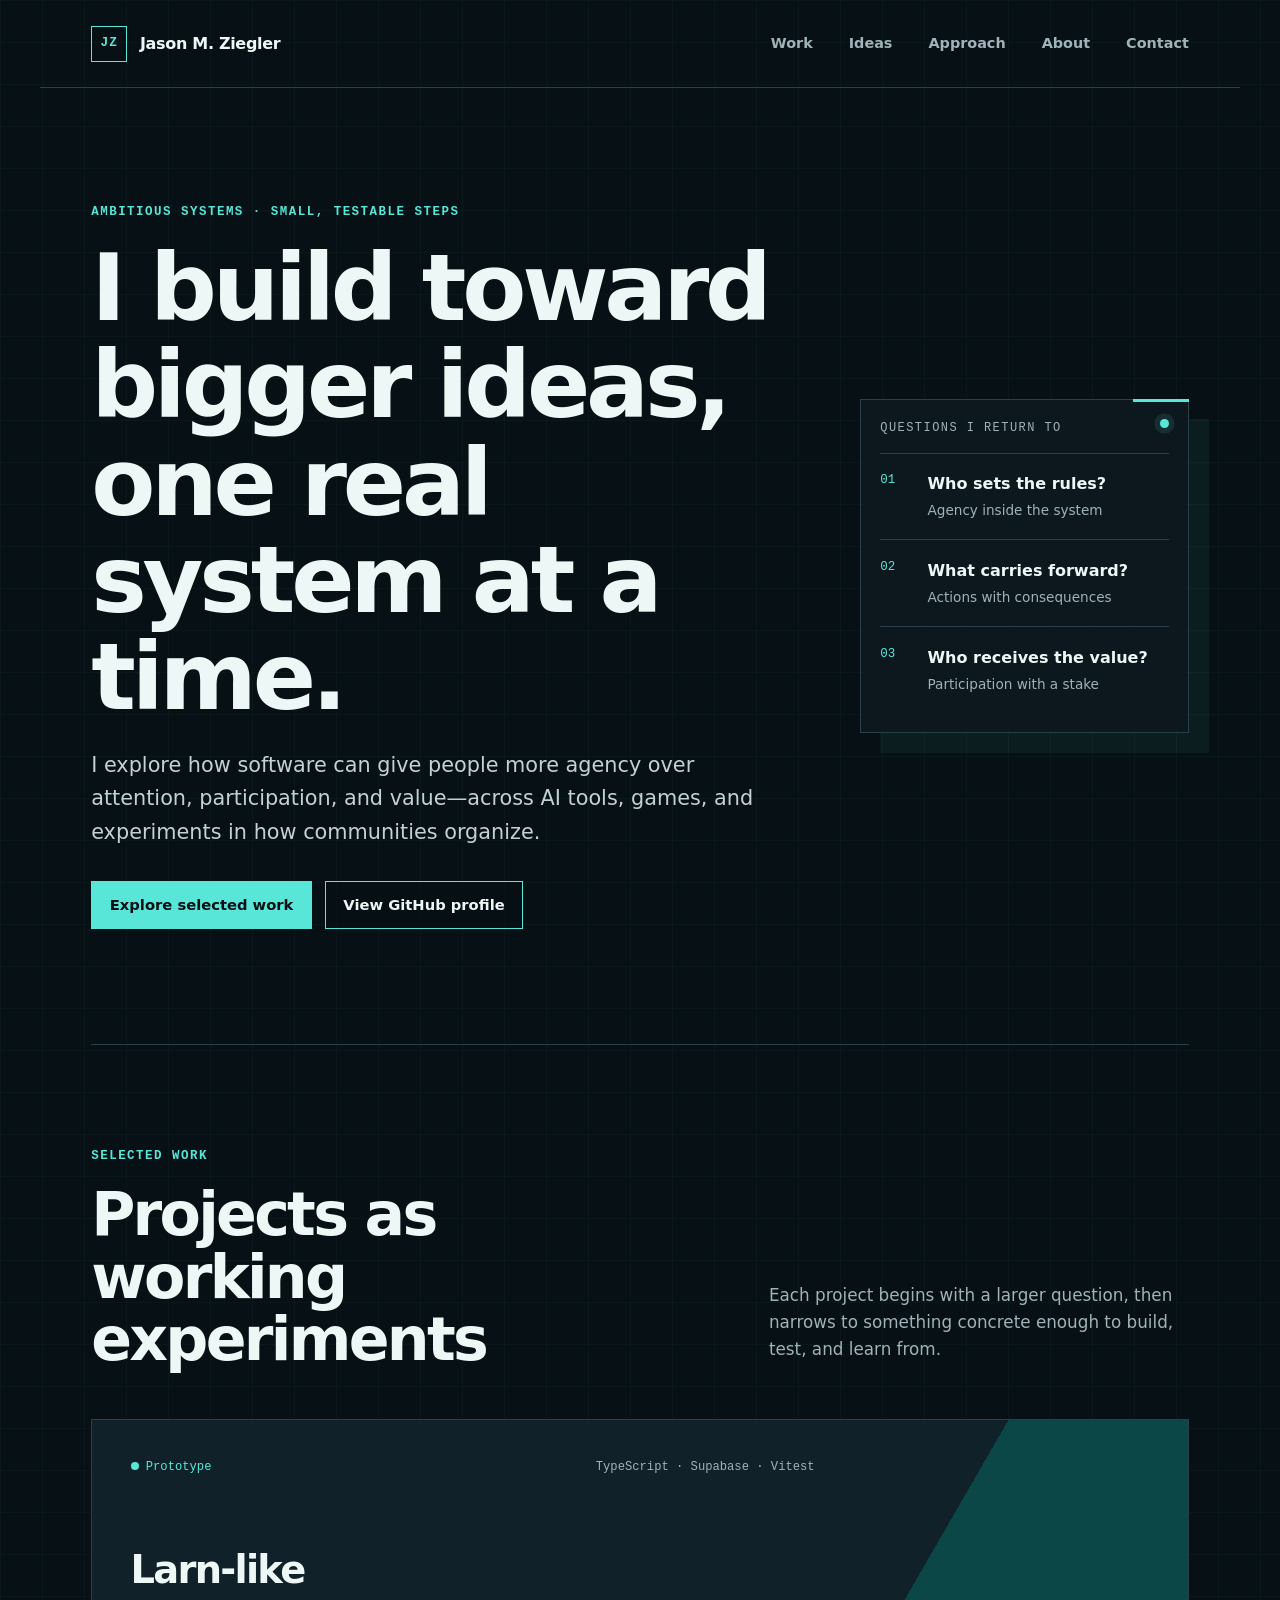
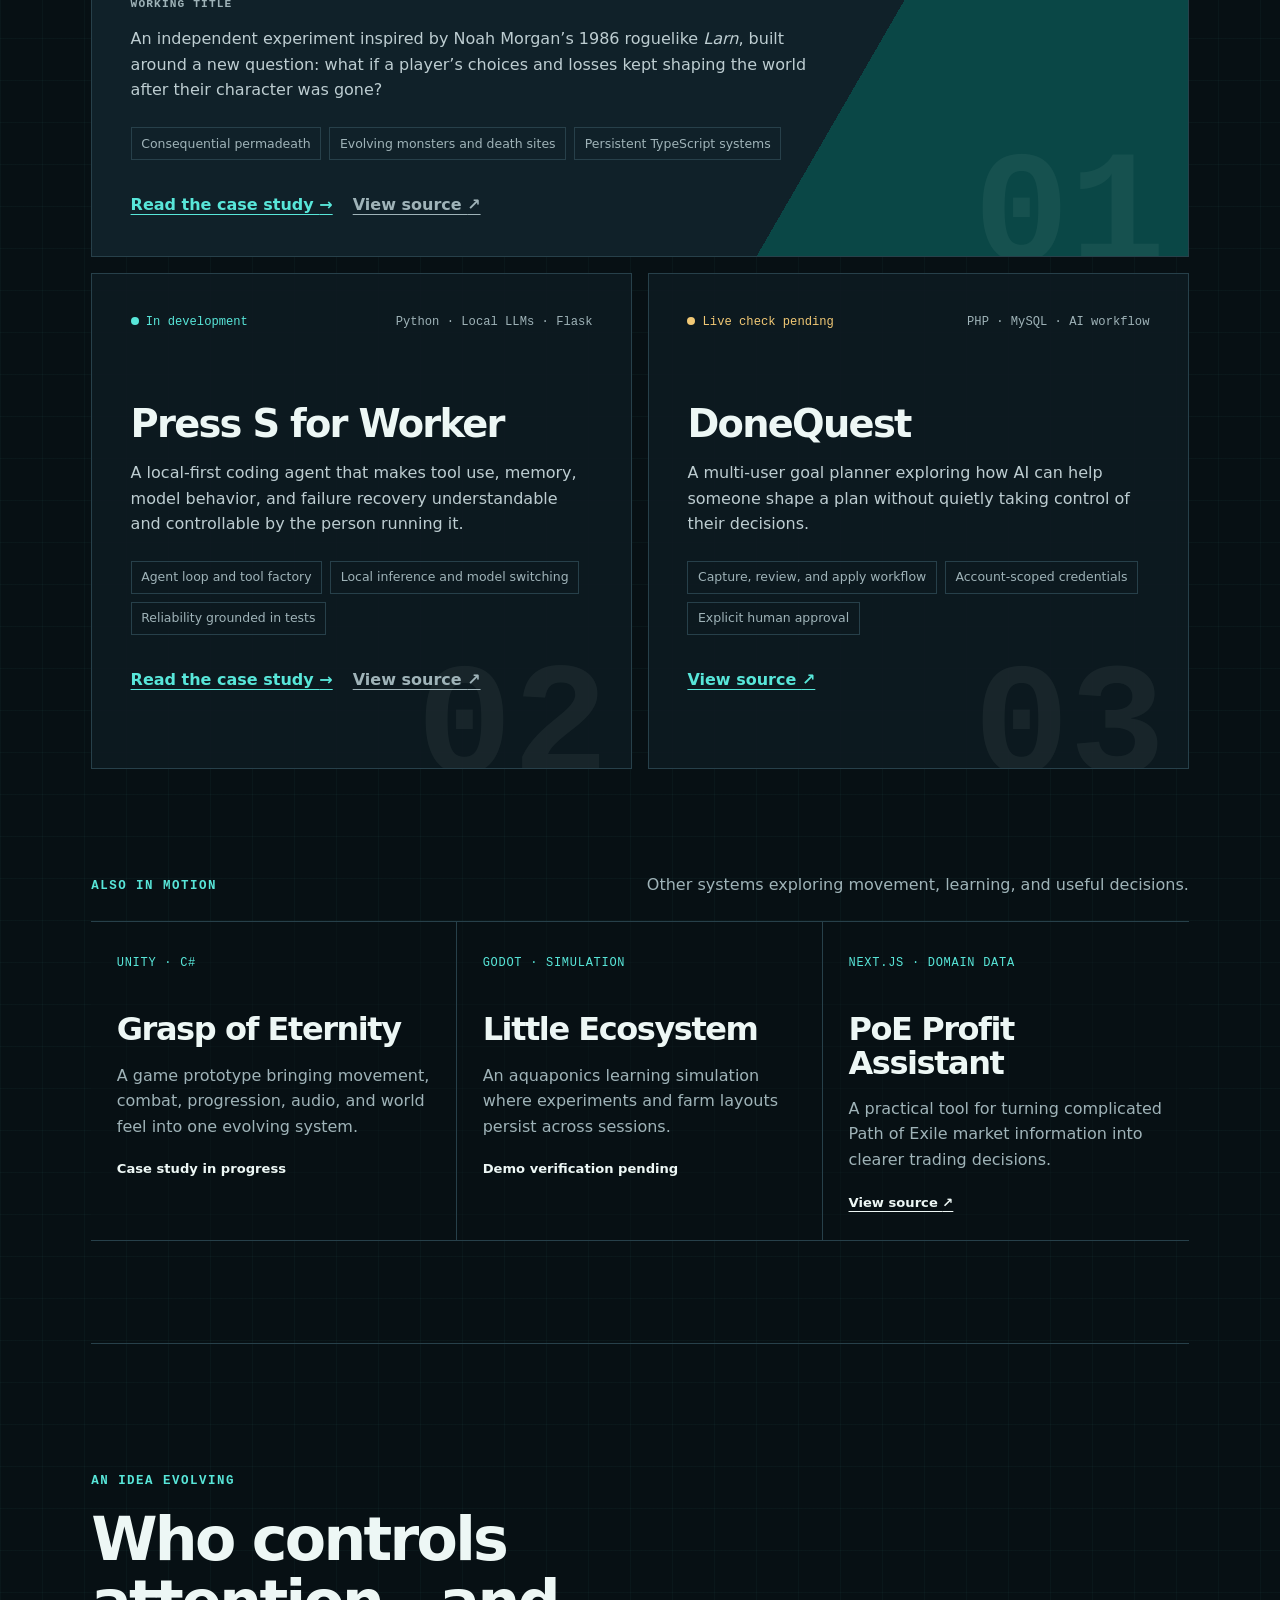
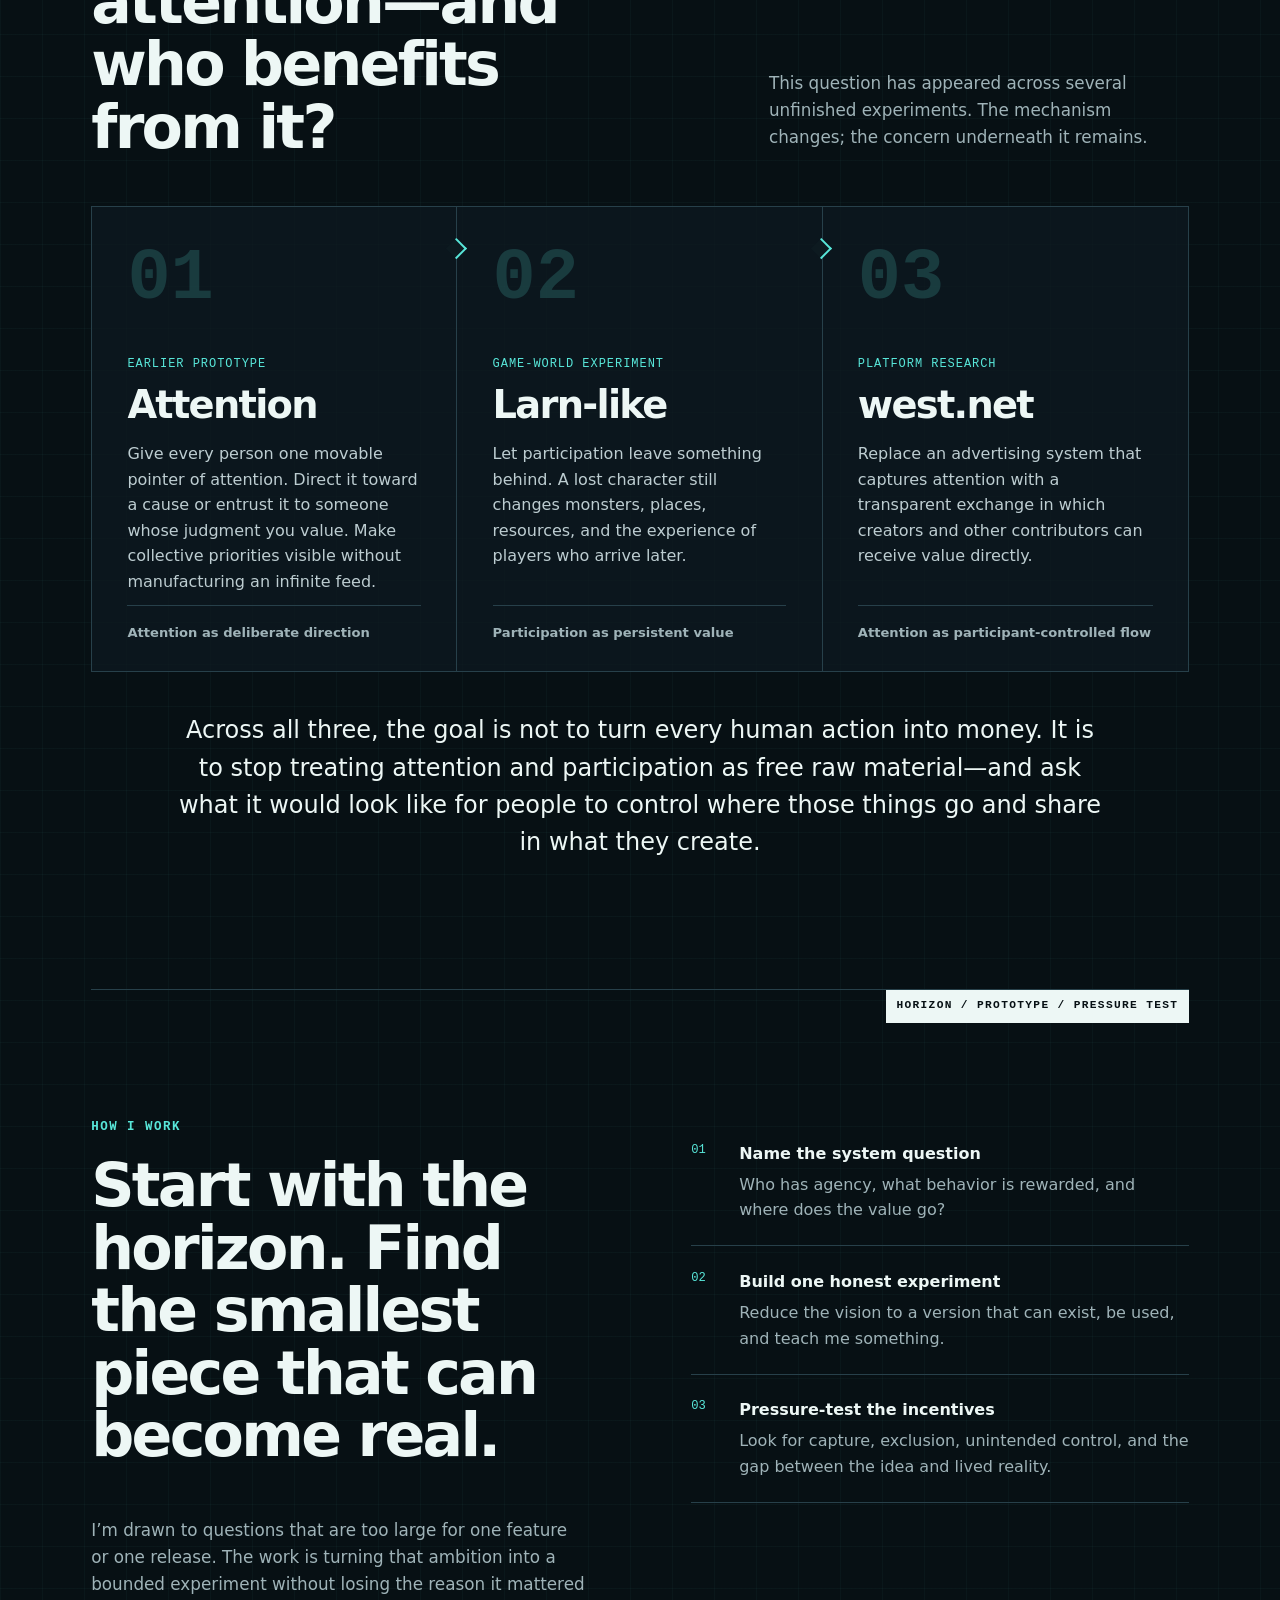
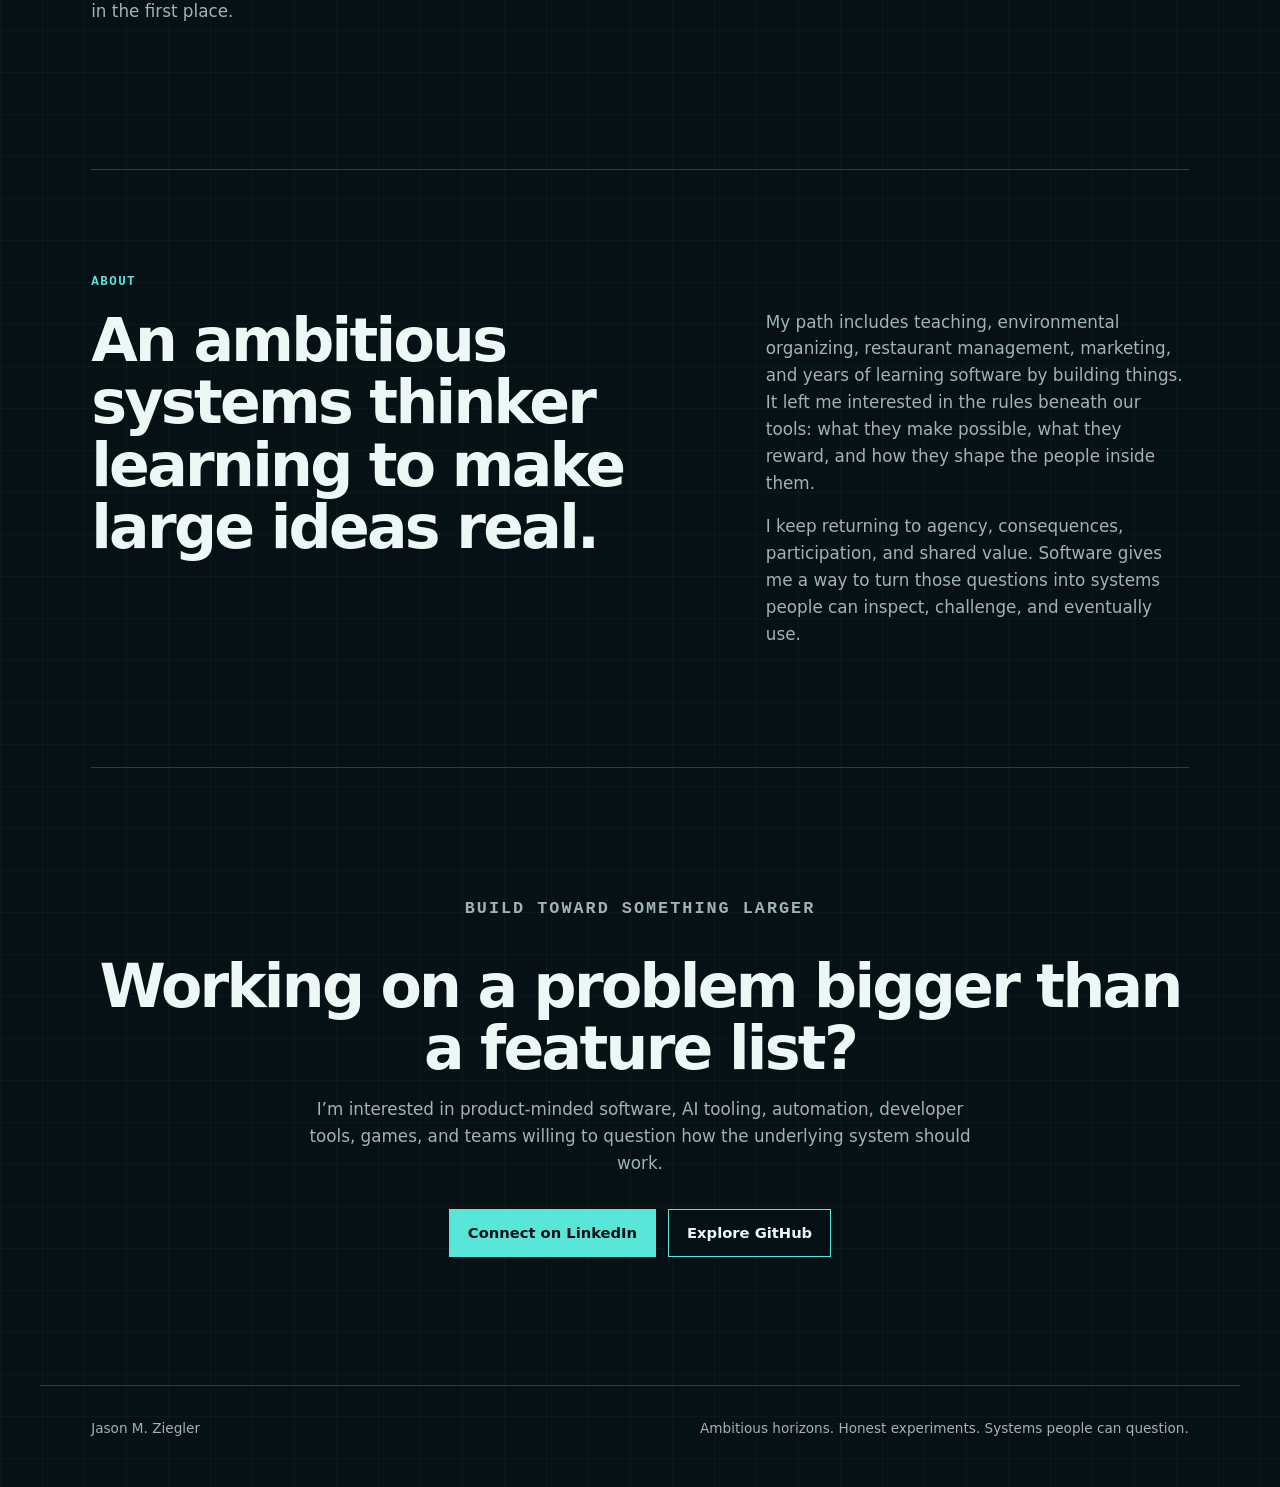
==== commit 604e42c5: "Add Press S for Worker case study" ====
--- a/index.html
+++ b/index.html
@@ -77,7 +77,10 @@
           <ul class="project-proof" aria-label="Project highlights">
             <li>Agent loop and tool factory</li><li>Local inference and model switching</li><li>Reliability grounded in tests</li>
           </ul>
-          <a class="text-link" href="https://github.com/jasonmziegler/press-s-for-worker">View source <span aria-hidden="true">↗</span></a>
+          <div class="project-links">
+            <a class="text-link" href="press-s-for-worker.html">Read the case study <span aria-hidden="true">→</span></a>
+            <a class="text-link text-link-muted" href="https://github.com/jasonmziegler/press-s-for-worker/tree/safety/desktop-state-2026-09-26">View source <span aria-hidden="true">↗</span></a>
+          </div>
         </article>
 
         <article class="project-card">
--- a/styles.css
+++ b/styles.css
@@ -156,16 +156,38 @@
 .evidence-grid h3 { margin: 3.5rem 0 1rem; font-size: clamp(1.5rem, 2.4vw, 2.1rem); }
 .evidence-grid p { color: var(--muted); }
 .verification-section { border-top-color: var(--signal); }
-.verification-grid { display: grid; grid-template-columns: repeat(4, minmax(0, 1fr)); gap: 1px; border: 1px solid var(--line); background: var(--line); }
-.metric { min-height: 12rem; padding: 1.4rem; background: var(--ink-soft); }
-.metric strong, .metric span { display: block; }
-.metric strong { margin-bottom: 2.5rem; font-family: ui-monospace, "Cascadia Code", monospace; font-size: clamp(2.5rem, 5vw, 4rem); line-height: 1; }
-.metric span { color: var(--muted); font-size: .85rem; }
-.metric-good strong { color: var(--signal); }
-.metric-warning strong { color: var(--warning); }
-.truth-note { max-width: 52rem; margin: 2rem 0 0 auto; padding: 1.5rem; border-left: 3px solid var(--warning); background: rgba(241,200,117,.06); }
-.truth-note h3 { margin-bottom: .6rem; font-size: 1.2rem; letter-spacing: -.02em; }
-.truth-note p { margin-bottom: 0; color: #c8d2d3; }
+.proof-grid { display: grid; grid-template-columns: repeat(2, minmax(0, 1fr)); border: 1px solid var(--line); }
+.proof-grid article { min-height: 18rem; padding: clamp(1.4rem, 3vw, 2.2rem); border-right: 1px solid var(--line); border-bottom: 1px solid var(--line); background: rgba(13,26,32,.72); }
+.proof-grid article:nth-child(2n) { border-right: 0; }
+.proof-grid article:nth-last-child(-n+2) { border-bottom: 0; }
+.proof-grid article > span { color: var(--signal); font-family: ui-monospace, "Cascadia Code", monospace; font-size: .75rem; }
+.proof-grid h3 { max-width: 16ch; margin: 3.25rem 0 1rem; font-size: clamp(1.5rem, 2.4vw, 2.1rem); }
+.proof-grid p { color: var(--muted); }
+.proof-sequence { margin-top: clamp(3rem, 7vw, 6rem); }
+.proof-sequence-heading { display: grid; grid-template-columns: .7fr 1.3fr; gap: .5rem clamp(1.5rem, 5vw, 4rem); align-items: start; margin-bottom: 2rem; }
+.proof-sequence-heading .eyebrow { grid-column: 1 / -1; margin-bottom: .35rem; }
+.proof-sequence-heading h3 { max-width: 18ch; margin: 0; font-size: clamp(1.8rem, 3vw, 2.7rem); letter-spacing: -.035em; }
+.proof-sequence-heading > p:last-child { max-width: 44rem; margin: 0; color: var(--muted); }
+.proof-sequence-grid { display: grid; grid-template-columns: repeat(2, minmax(0, 1fr)); gap: 1px; border: 1px solid var(--line); background: var(--line); }
+.proof-sequence-grid figure { margin: 0; background: var(--ink-soft); }
+.proof-sequence-grid a { display: block; overflow: hidden; background: #000; }
+.proof-sequence-grid img { display: block; width: 100%; height: auto; aspect-ratio: 16 / 9; object-fit: contain; transition: opacity .2s ease, transform .2s ease; }
+.proof-sequence-grid a:hover img, .proof-sequence-grid a:focus-visible img { opacity: .86; transform: scale(1.01); }
+.proof-sequence-grid figcaption { min-height: 8.5rem; padding: 1.2rem; color: var(--muted); font-size: .9rem; }
+.proof-sequence-grid figcaption span { display: block; margin-bottom: .7rem; color: var(--signal); font-family: ui-monospace, "Cascadia Code", monospace; font-size: .72rem; font-weight: 700; letter-spacing: .06em; text-transform: uppercase; }
+.architecture-band { display: grid; grid-template-columns: repeat(3, minmax(0, 1fr)); gap: 1px; margin-top: 2rem; border: 1px solid var(--line); background: var(--line); }
+.architecture-band p { margin: 0; padding: 1.4rem; background: rgba(13,26,32,.82); color: var(--muted); }
+.architecture-band span { display: block; margin-bottom: .6rem; color: var(--signal); font-family: ui-monospace, "Cascadia Code", monospace; font-size: .72rem; font-weight: 700; letter-spacing: .07em; text-transform: uppercase; }
+.failure-grid article { min-height: 19rem; }
+.technical-note code { color: var(--paper); font-family: ui-monospace, "Cascadia Code", monospace; font-size: .9em; }
+.technical-note { display: grid; grid-template-columns: .7fr 1.3fr; gap: clamp(1.5rem, 5vw, 4rem); margin-top: 2rem; padding: clamp(1.4rem, 3vw, 2rem); border-left: 3px solid var(--signal); background: rgba(88,230,217,.055); }
+.technical-note .eyebrow { margin-bottom: .55rem; }
+.technical-note h3 { margin-bottom: 0; font-size: clamp(1.4rem, 2.2vw, 1.9rem); letter-spacing: -.025em; }
+.technical-note > p { margin-bottom: 0; color: #c8d2d3; }
+.experiment-path { margin: 0; padding: 0; border-top: 1px solid var(--line); list-style: none; }
+.experiment-path li { display: grid; grid-template-columns: minmax(8rem, .35fr) 1fr; gap: clamp(1.5rem, 5vw, 4rem); align-items: baseline; padding: 1.4rem 0; border-bottom: 1px solid var(--line); }
+.experiment-path span { color: var(--signal); font-family: ui-monospace, "Cascadia Code", monospace; font-size: .75rem; font-weight: 700; letter-spacing: .06em; text-transform: uppercase; }
+.experiment-path strong { max-width: 50rem; font-size: clamp(1.05rem, 2vw, 1.35rem); font-weight: 650; }
 .collaboration-section { display: grid; grid-template-columns: 1fr 1fr; gap: clamp(2rem, 8vw, 7rem); }
 .collaboration-section .case-section-heading { margin-bottom: 0; }
 .next-list { margin: 0; padding: 0; border-top: 1px solid var(--line); list-style: none; }
@@ -193,7 +215,8 @@
   .system-flow li { min-height: 16rem; border-bottom: 1px solid var(--line); }
   .system-flow li:nth-last-child(-n+2) { border-bottom: 0; }
   .system-flow li::after { display: none; }
-  .verification-grid { grid-template-columns: 1fr 1fr; }
+  .proof-sequence-heading, .technical-note { grid-template-columns: 1fr; }
+  .architecture-band { grid-template-columns: 1fr; }
 }
 @media (max-width: 620px) {
   .wordmark-mark { width: 2rem; }
@@ -204,12 +227,14 @@
   .project-meta { margin-bottom: 3rem; }
   .project-index { font-size: 7rem; }
   .supporting-heading { align-items: flex-start; flex-direction: column; gap: .3rem; }
-  .system-flow, .evidence-grid, .verification-grid { grid-template-columns: 1fr; }
-  .system-flow li, .system-flow li:nth-child(2), .evidence-grid article, .evidence-grid article:nth-child(2n), .evidence-grid article:nth-last-child(-n+2) { min-height: auto; border-right: 0; border-bottom: 1px solid var(--line); }
-  .system-flow li:last-child, .evidence-grid article:last-child { border-bottom: 0; }
+  .system-flow, .evidence-grid, .proof-grid { grid-template-columns: 1fr; }
+  .system-flow li, .system-flow li:nth-child(2), .evidence-grid article, .evidence-grid article:nth-child(2n), .evidence-grid article:nth-last-child(-n+2), .proof-grid article, .proof-grid article:nth-child(2n), .proof-grid article:nth-last-child(-n+2) { min-height: auto; border-right: 0; border-bottom: 1px solid var(--line); }
+  .system-flow li:last-child, .evidence-grid article:last-child, .proof-grid article:last-child { border-bottom: 0; }
   .system-flow strong { margin-top: 2rem; }
-  .metric { min-height: 9rem; }
-  .metric strong { margin-bottom: 1.5rem; }
+  .proof-grid h3 { margin-top: 2rem; }
+  .proof-sequence-grid { grid-template-columns: 1fr; }
+  .proof-sequence-grid figcaption { min-height: 0; }
+  .experiment-path li { grid-template-columns: 1fr; gap: .55rem; }
   footer { flex-direction: column; }
 }
 @media (prefers-reduced-motion: reduce) { html { scroll-behavior: auto; } }
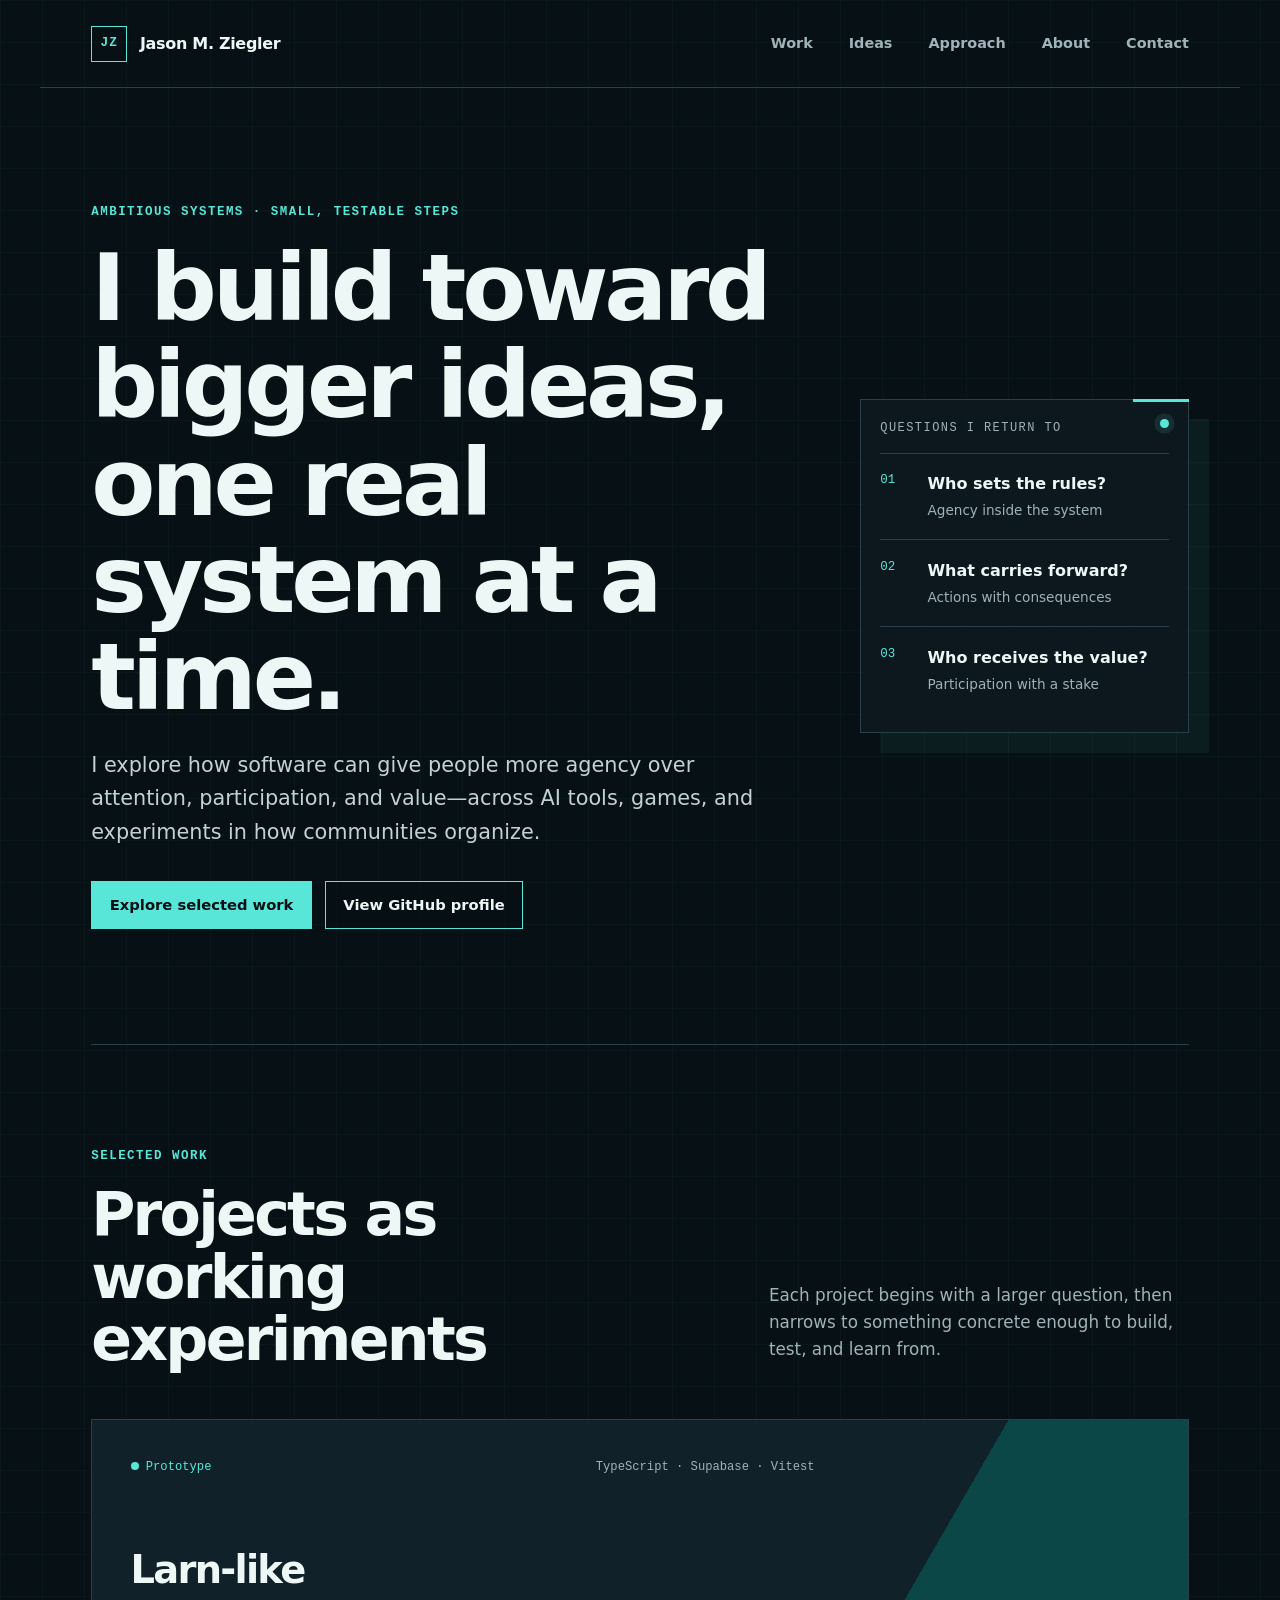
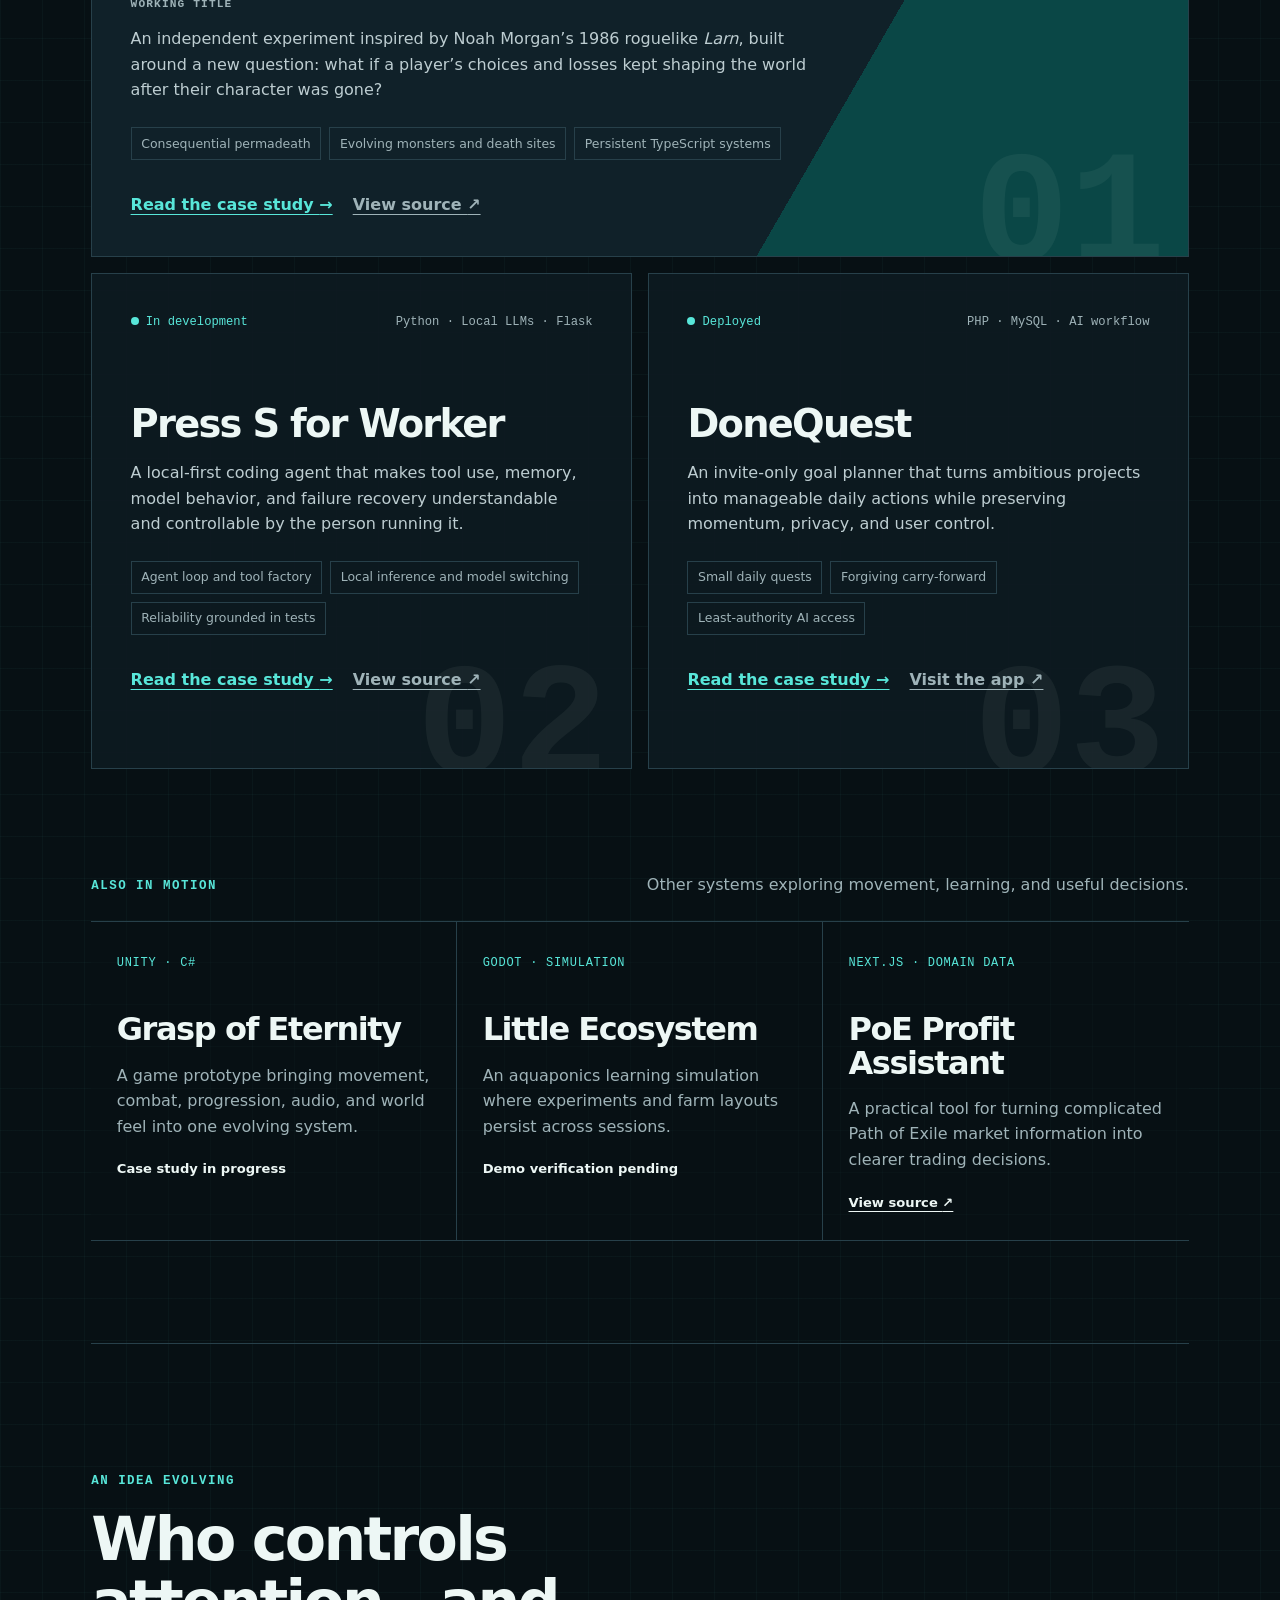
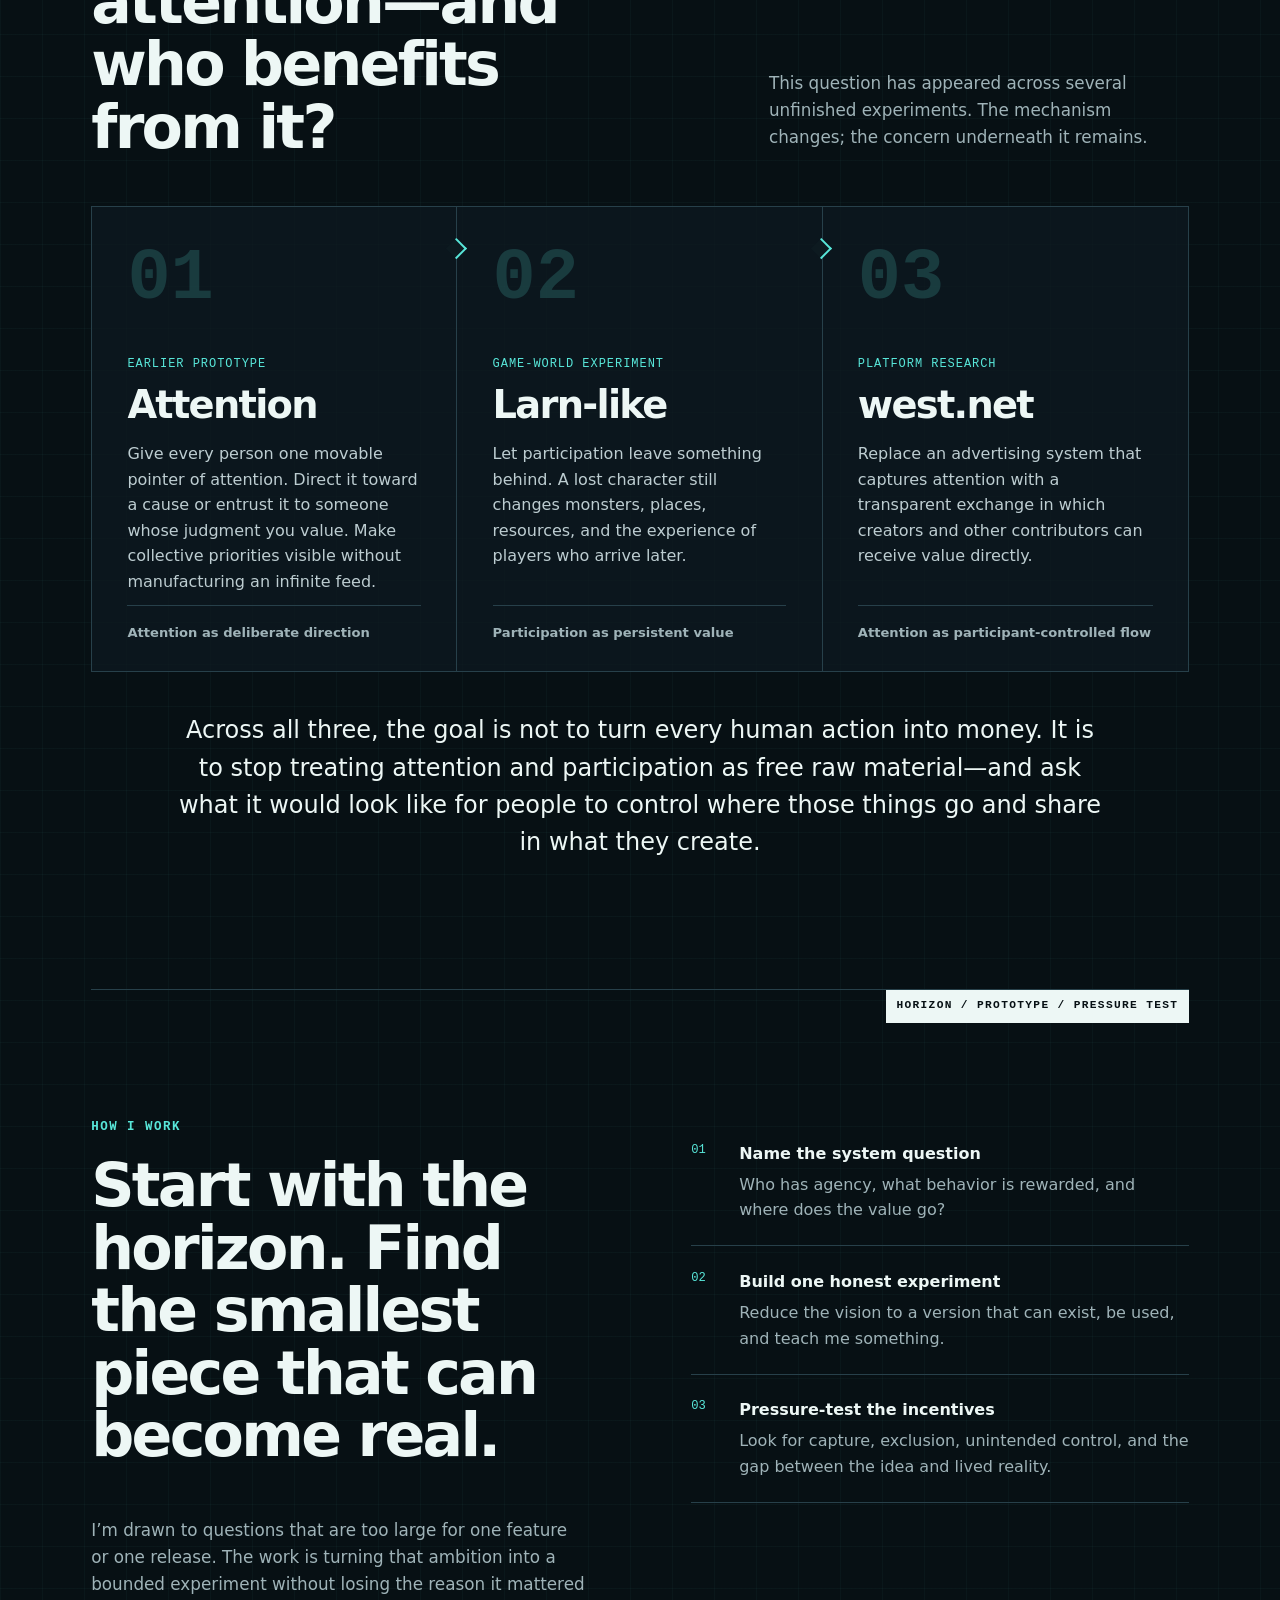
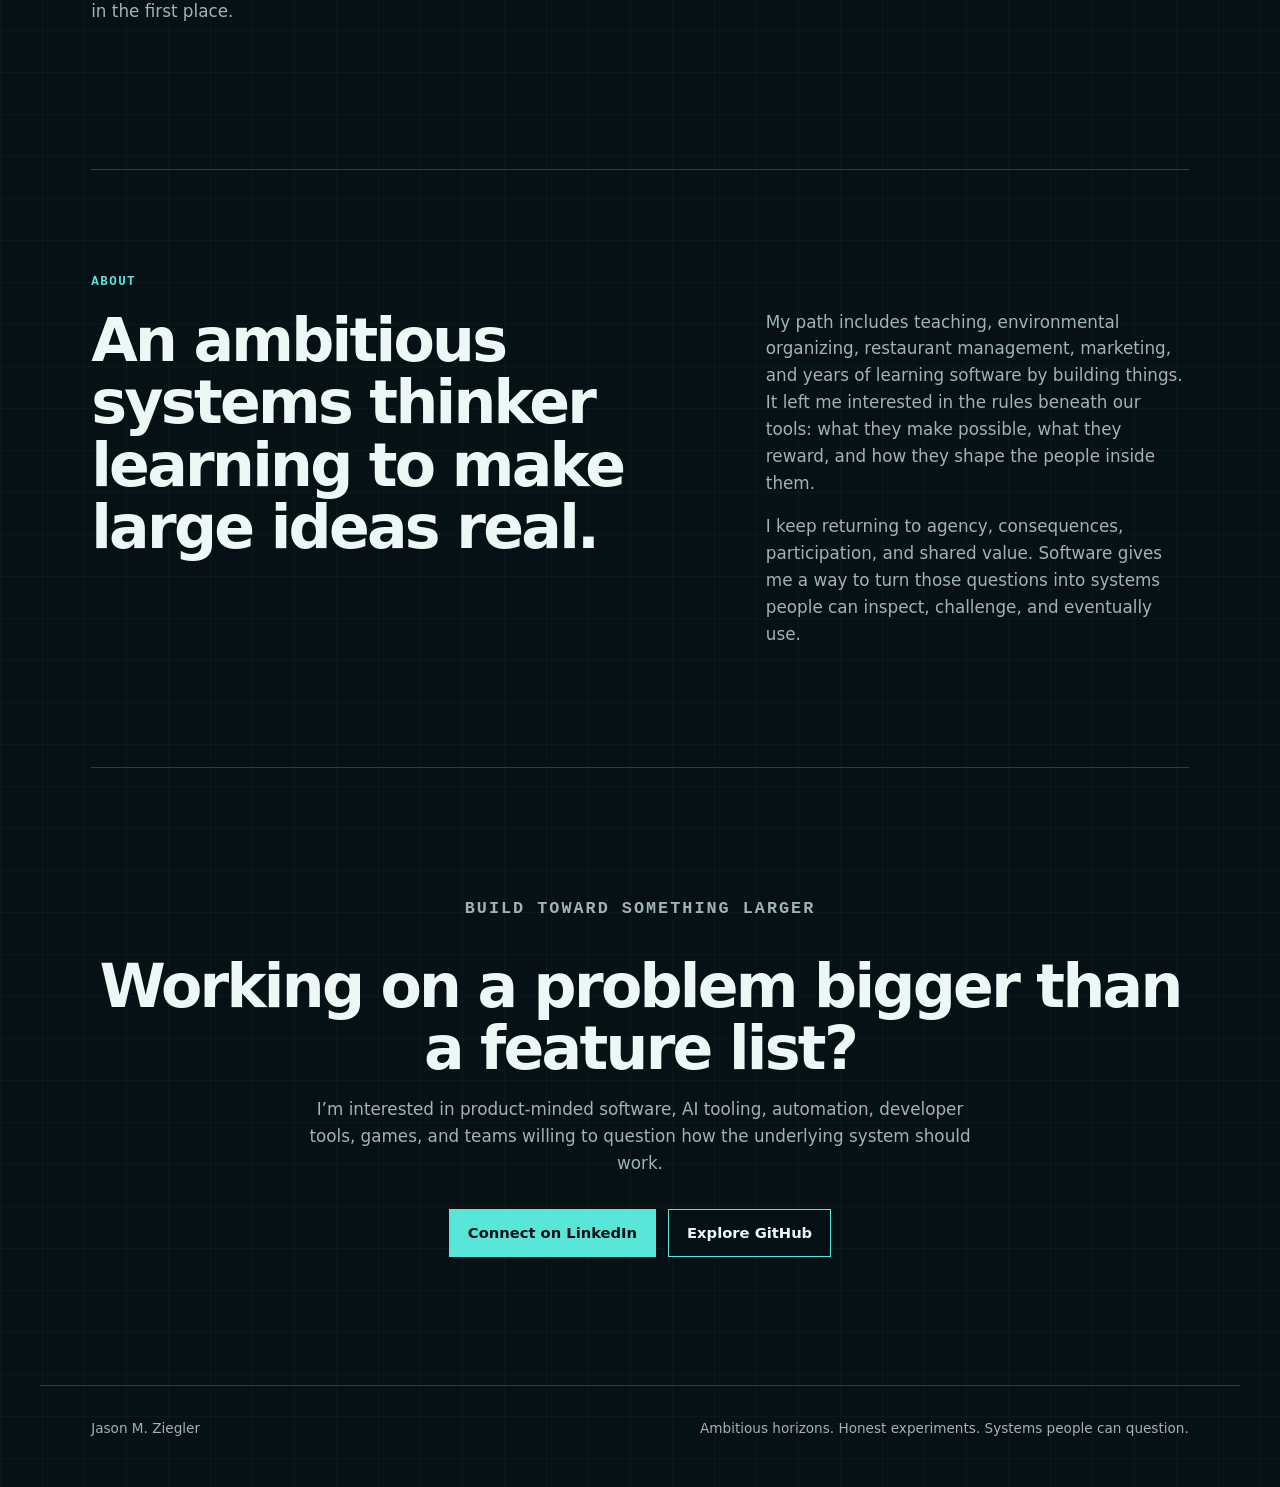
==== commit 0e446272: "Add DoneQuest case study" ====
--- a/index.html
+++ b/index.html
@@ -84,14 +84,17 @@
         </article>
 
         <article class="project-card">
-          <div class="project-meta"><span class="status status-review">Live check pending</span><span>PHP · MySQL · AI workflow</span></div>
+          <div class="project-meta"><span class="status status-active">Deployed</span><span>PHP · MySQL · AI workflow</span></div>
           <div class="project-index" aria-hidden="true">03</div>
           <h3>DoneQuest</h3>
-          <p>A multi-user goal planner exploring how AI can help someone shape a plan without quietly taking control of their decisions.</p>
+          <p>An invite-only goal planner that turns ambitious projects into manageable daily actions while preserving momentum, privacy, and user control.</p>
           <ul class="project-proof" aria-label="Project highlights">
-            <li>Capture, review, and apply workflow</li><li>Account-scoped credentials</li><li>Explicit human approval</li>
+            <li>Small daily quests</li><li>Forgiving carry-forward</li><li>Least-authority AI access</li>
           </ul>
-          <a class="text-link" href="https://github.com/jasonmziegler/donequest">View source <span aria-hidden="true">↗</span></a>
+          <div class="project-links">
+            <a class="text-link" href="donequest.html">Read the case study <span aria-hidden="true">→</span></a>
+            <a class="text-link text-link-muted" href="https://goals.jasonmziegler.tech">Visit the app <span aria-hidden="true">↗</span></a>
+          </div>
         </article>
       </div>
 
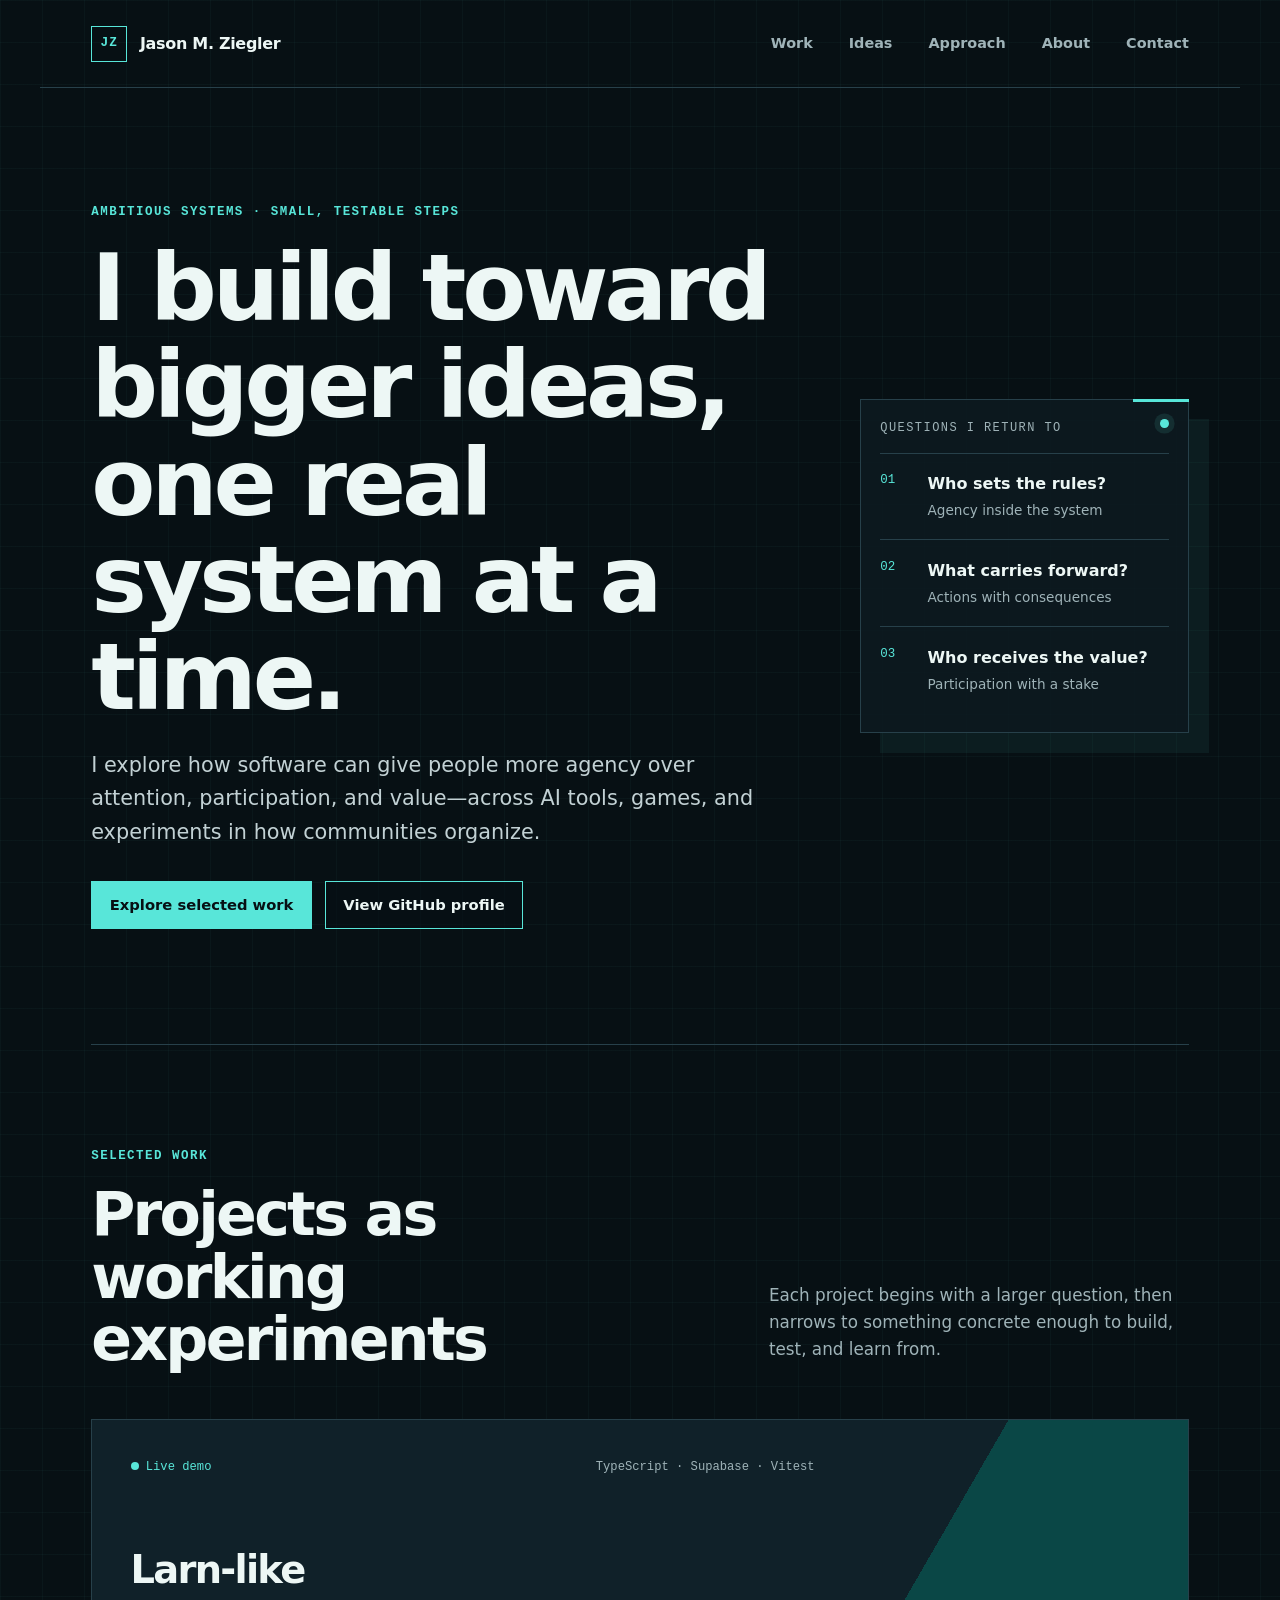
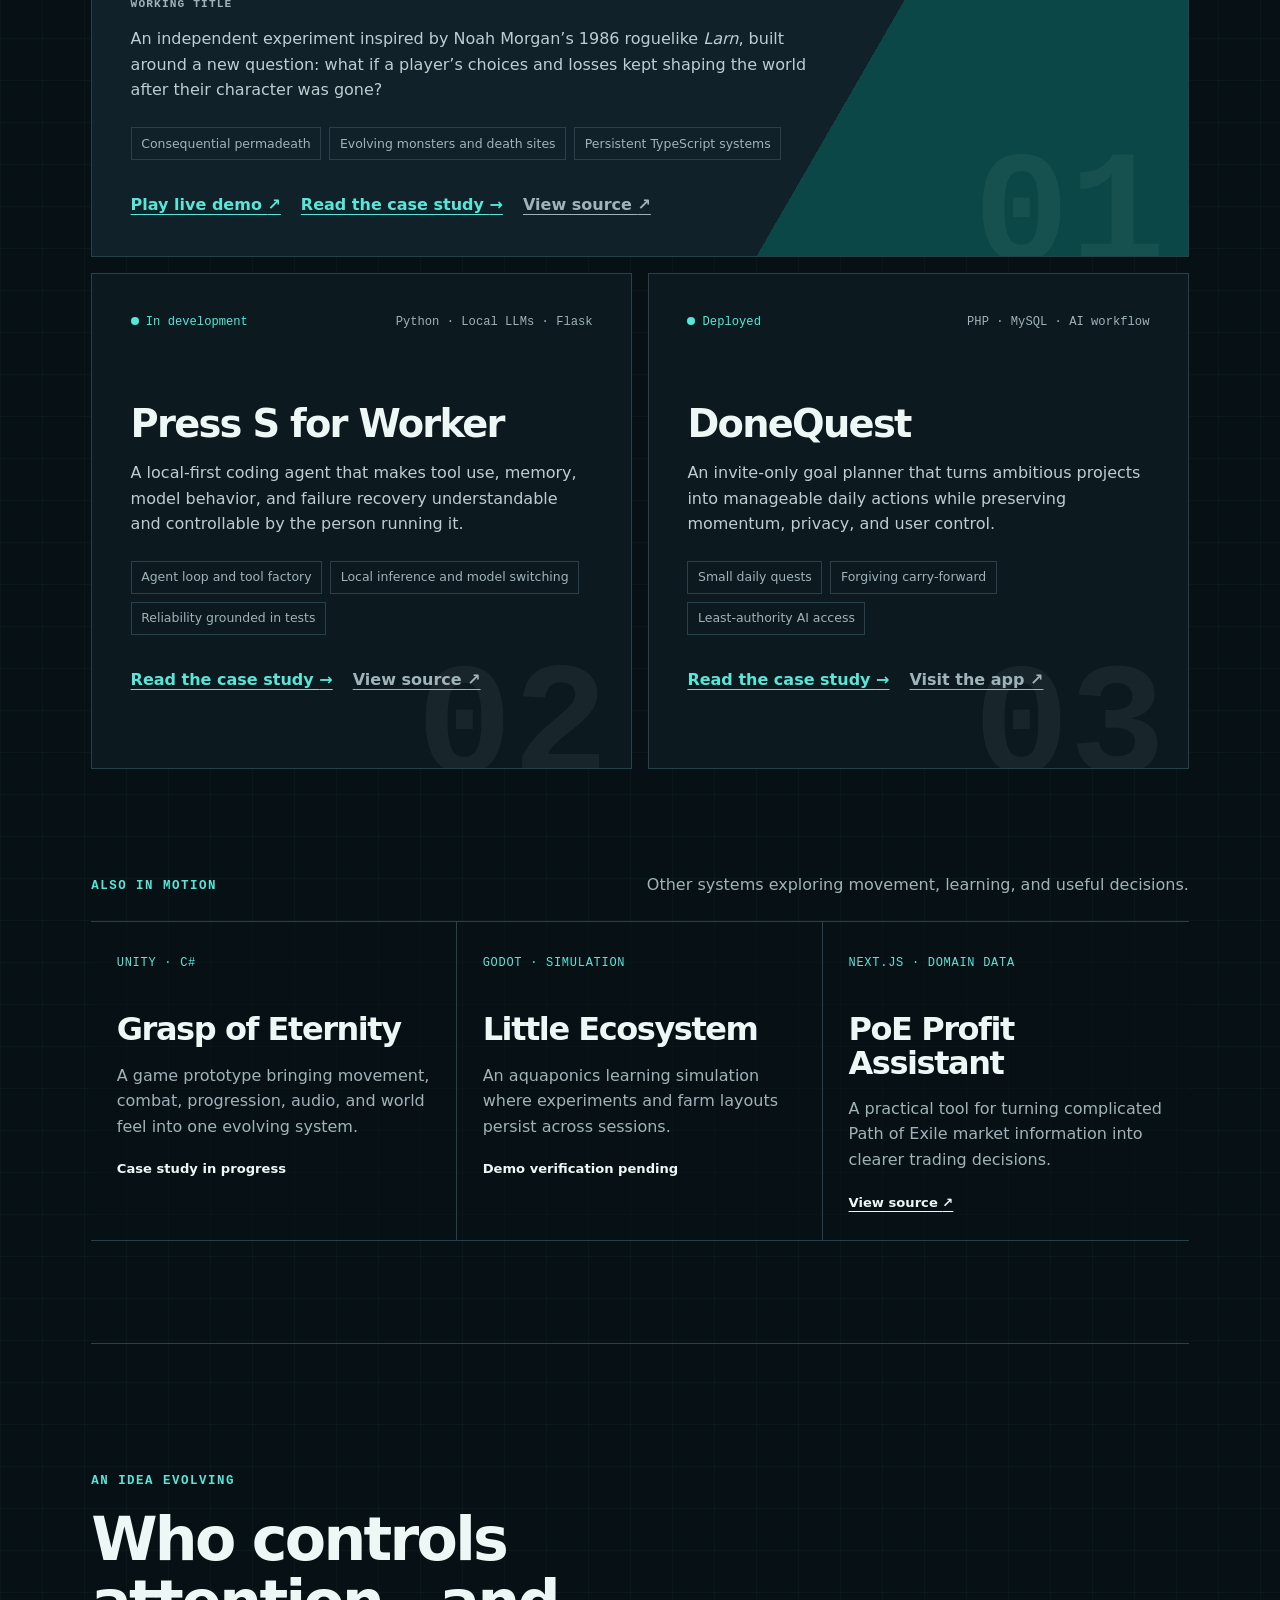
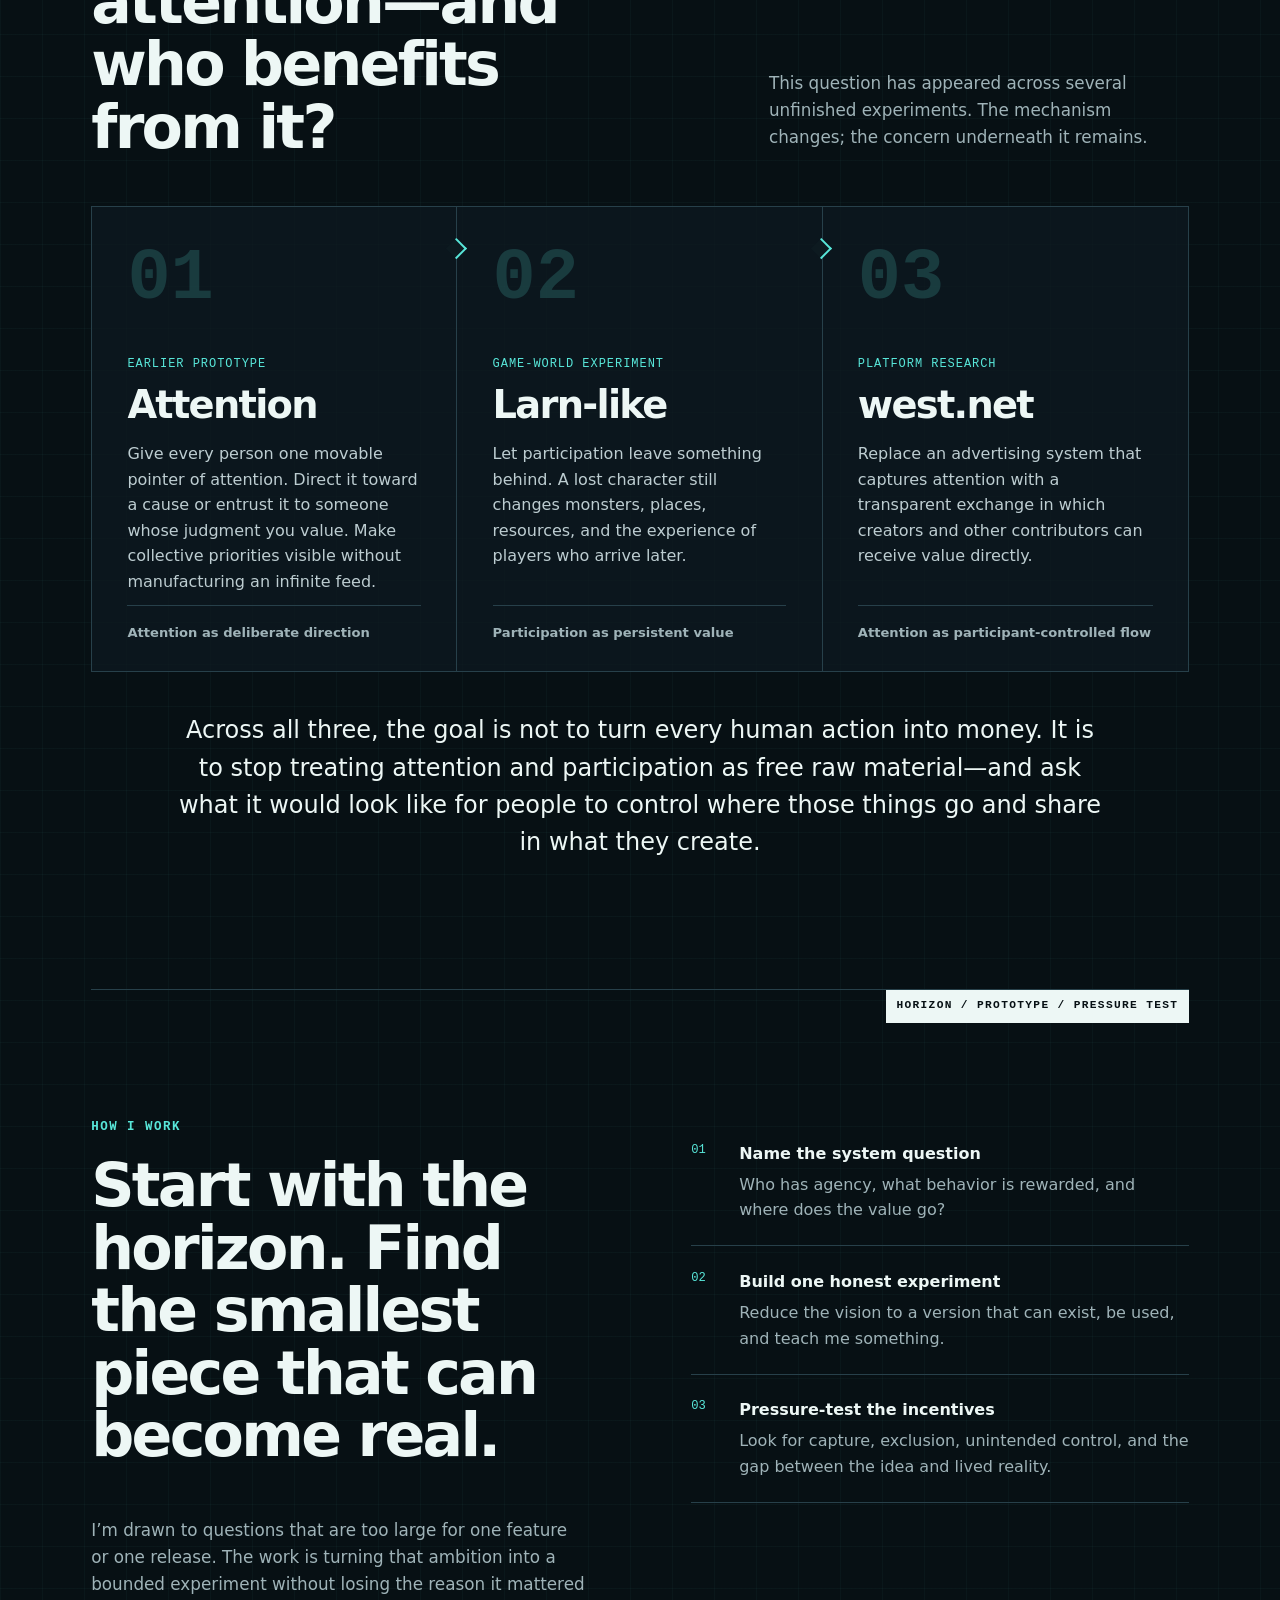
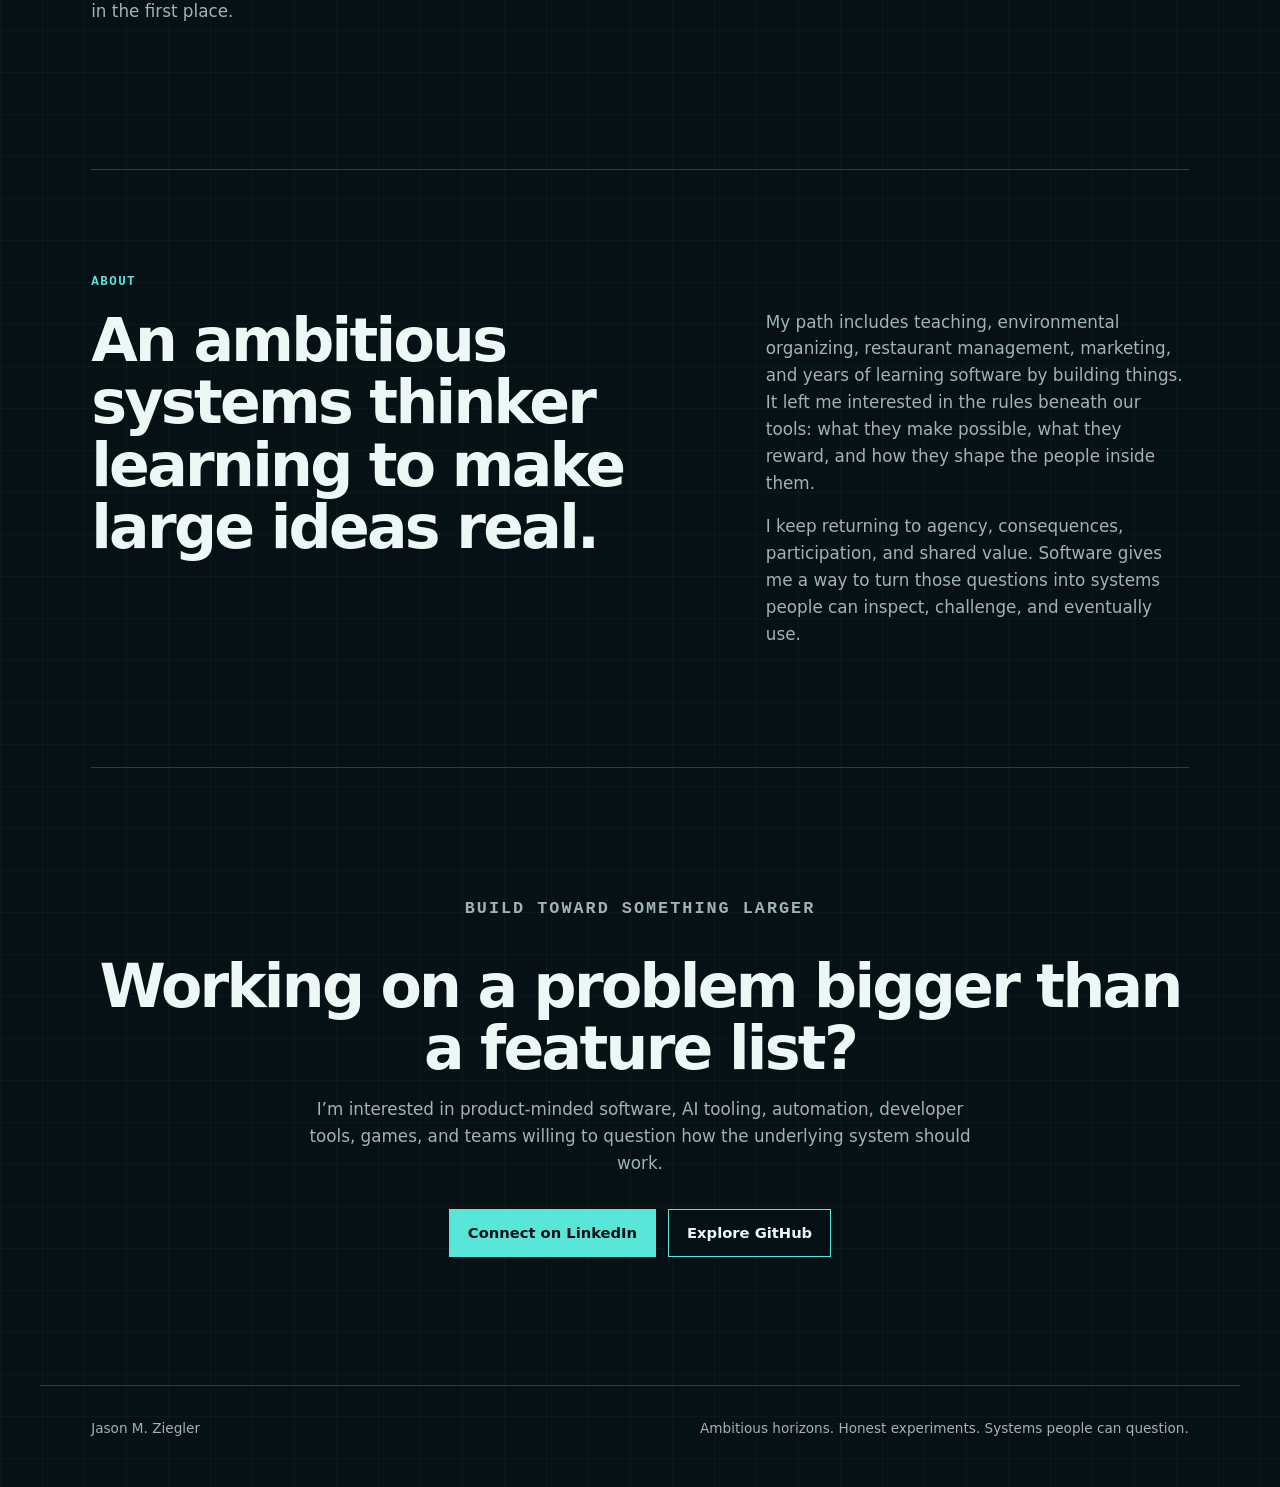
==== commit cfc31e8a: "Add live Larn demo to portfolio" ====
--- a/index.html
+++ b/index.html
@@ -56,7 +56,7 @@
 
       <div class="project-grid">
         <article class="project-card project-card-featured">
-          <div class="project-meta"><span class="status status-active">Prototype</span><span>TypeScript · Supabase · Vitest</span></div>
+          <div class="project-meta"><span class="status status-active">Live demo</span><span>TypeScript · Supabase · Vitest</span></div>
           <div class="project-index" aria-hidden="true">01</div>
           <h3>Larn-like <small class="working-title">working title</small></h3>
           <p>An independent experiment inspired by Noah Morgan’s 1986 roguelike <cite>Larn</cite>, built around a new question: what if a player’s choices and losses kept shaping the world after their character was gone?</p>
@@ -64,6 +64,7 @@
             <li>Consequential permadeath</li><li>Evolving monsters and death sites</li><li>Persistent TypeScript systems</li>
           </ul>
           <div class="project-links">
+            <a class="text-link" href="https://larn-like.vercel.app/">Play live demo <span aria-hidden="true">↗</span></a>
             <a class="text-link" href="larn-like.html">Read the case study <span aria-hidden="true">→</span></a>
             <a class="text-link text-link-muted" href="https://github.com/jasonmziegler/larn-like">View source <span aria-hidden="true">↗</span></a>
           </div>
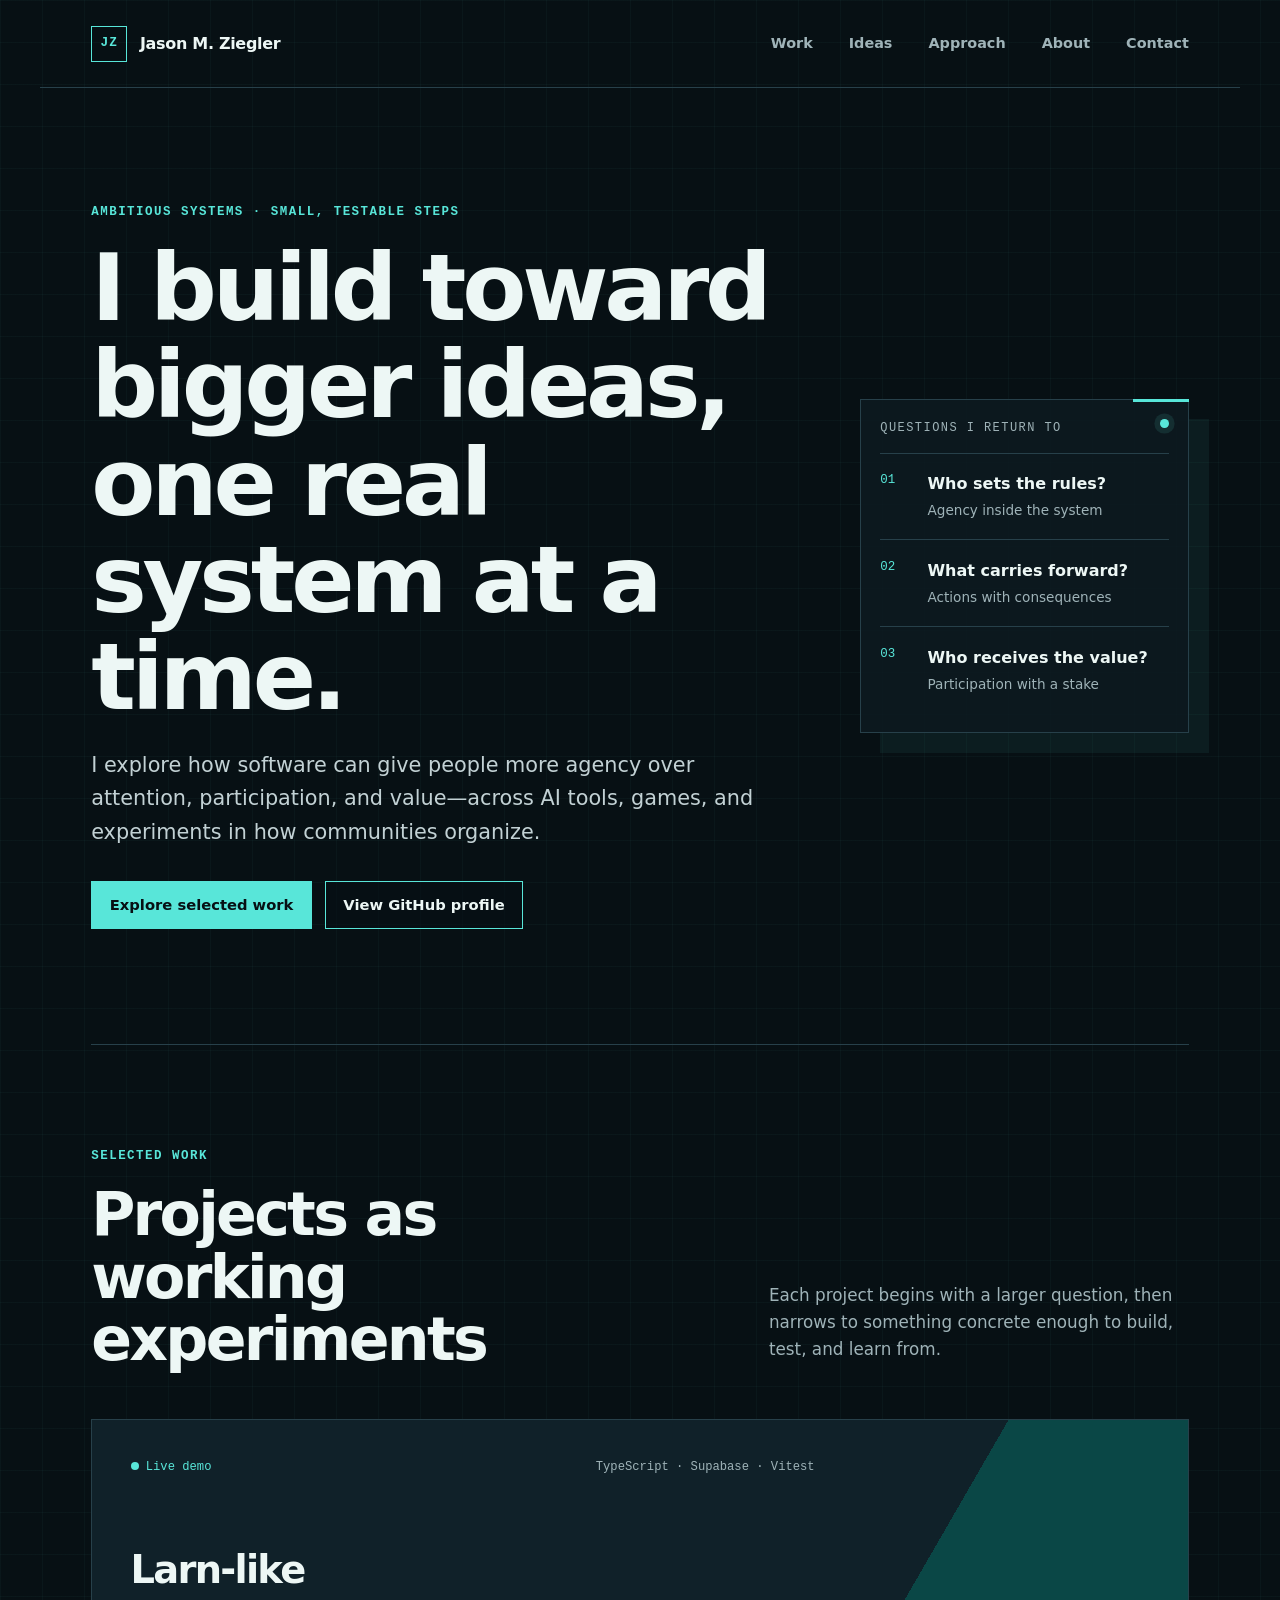
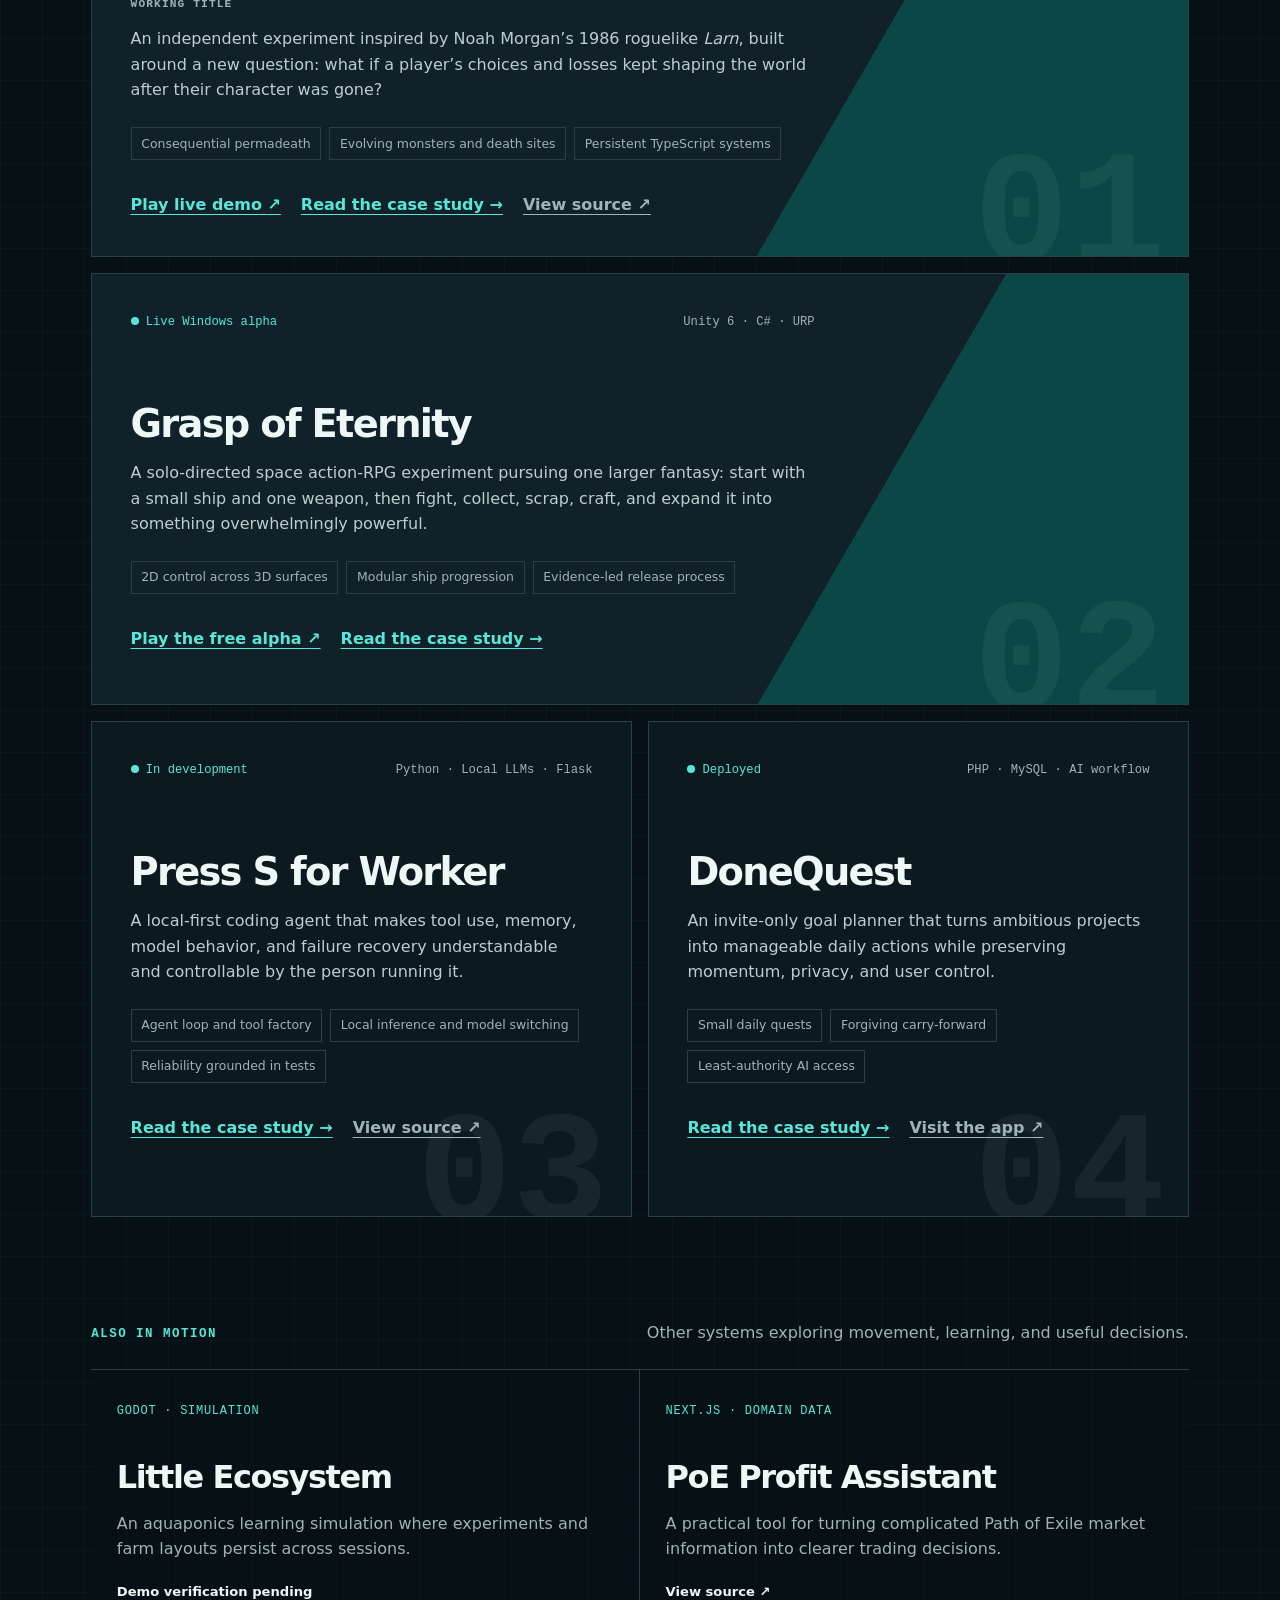
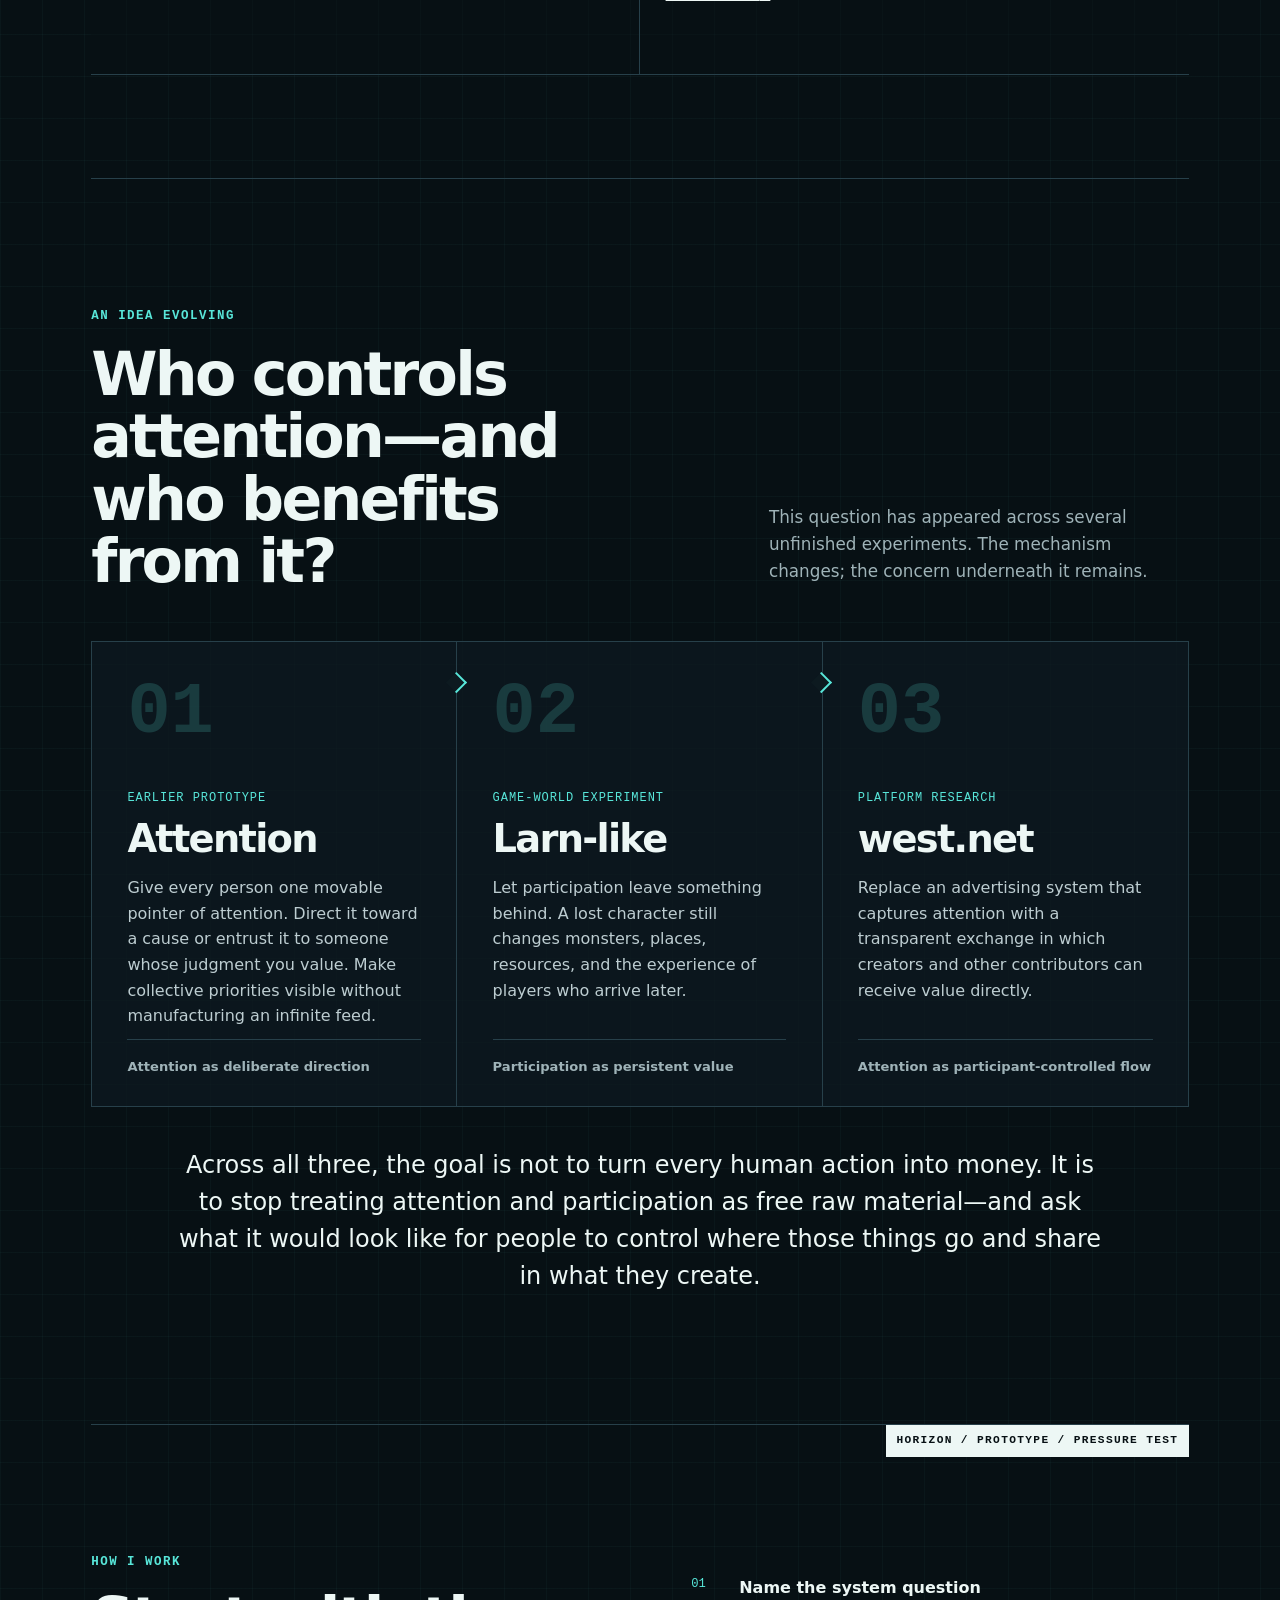
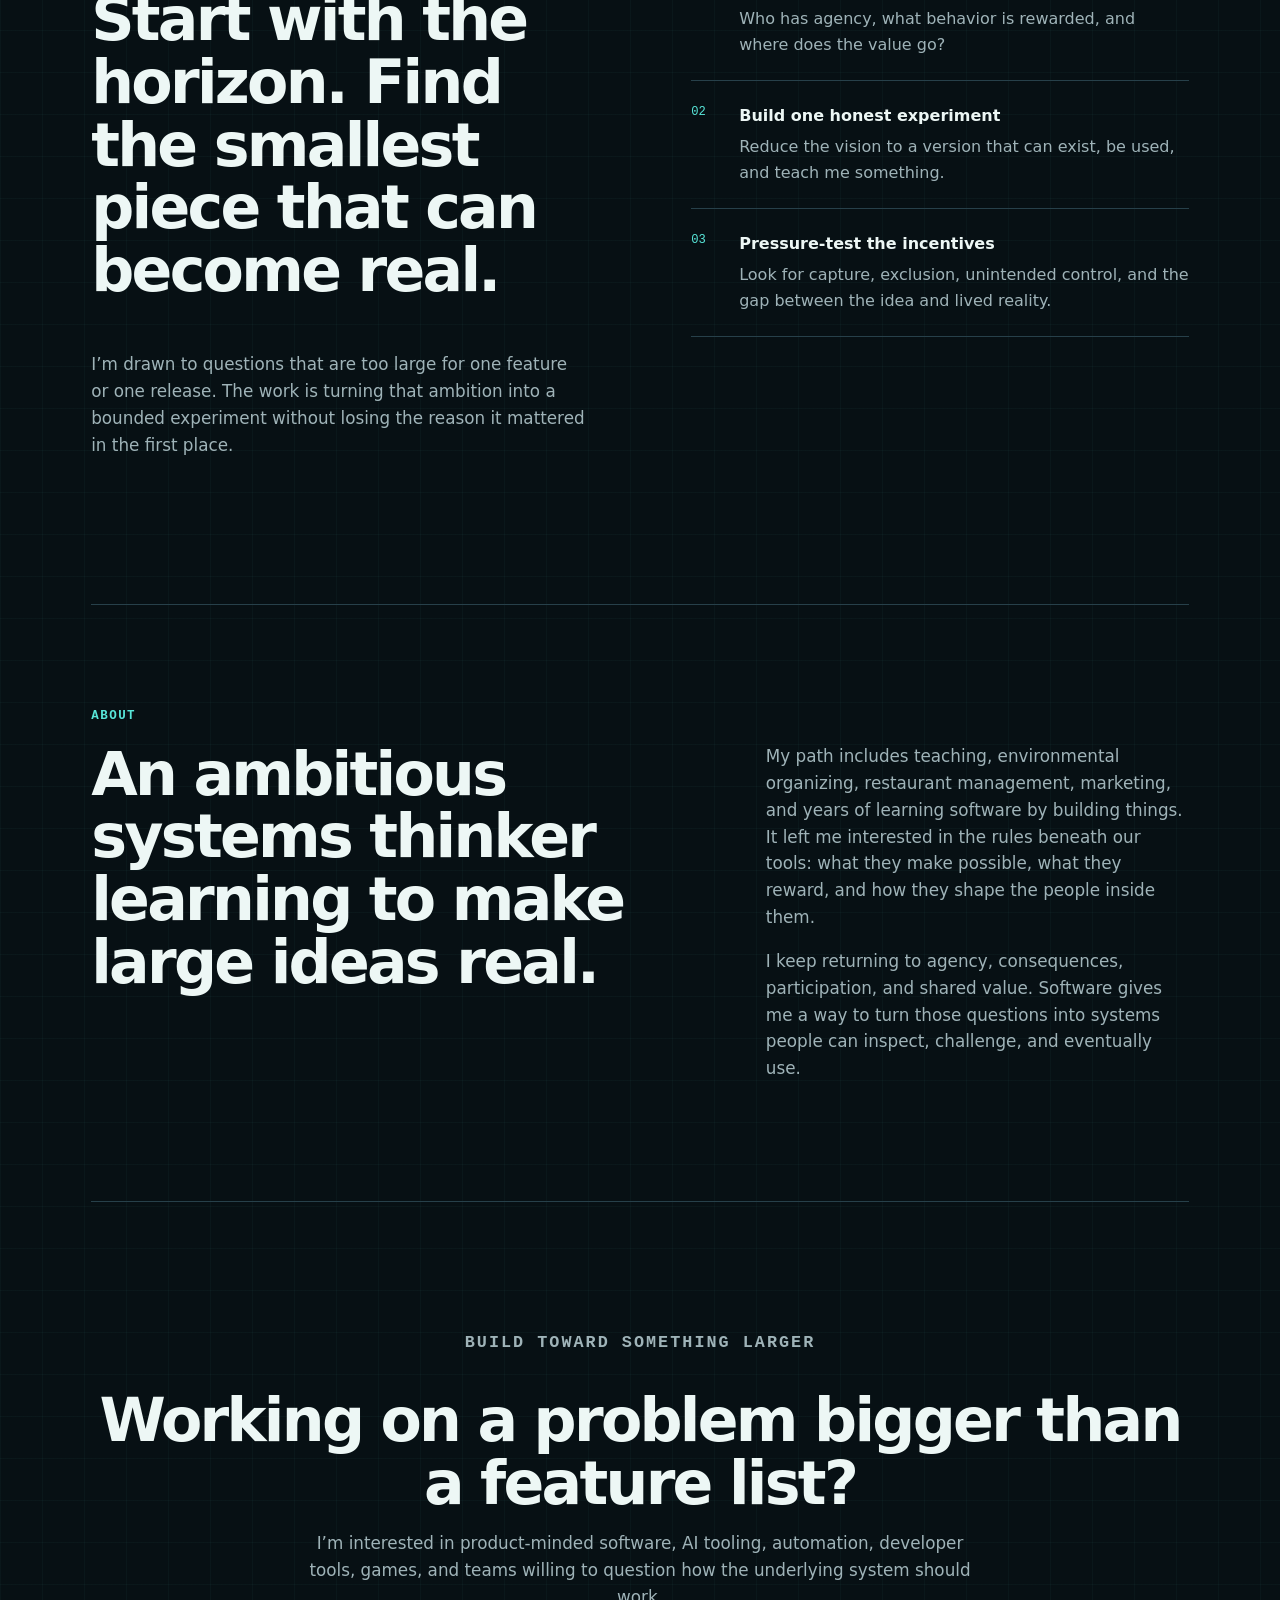
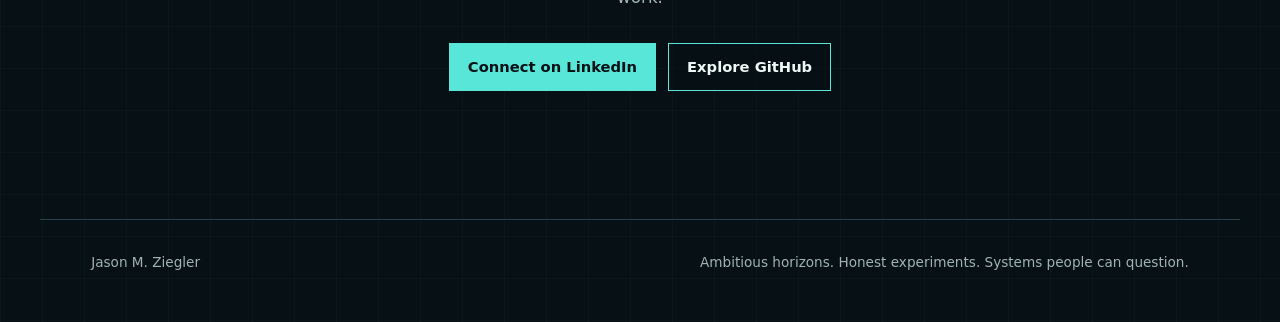
==== commit fb0d64ce: "Add Grasp of Eternity portfolio case study" ====
--- a/index.html
+++ b/index.html
@@ -7,7 +7,7 @@
   <meta name="theme-color" content="#071014">
   <title>Jason M. Ziegler — Ambitious systems, made real</title>
   <link rel="icon" type="image/svg+xml" href="data:image/svg+xml,%3Csvg xmlns='http://www.w3.org/2000/svg' viewBox='0 0 64 64'%3E%3Crect width='64' height='64' rx='12' fill='%23071014'/%3E%3Cpath d='M17 17h30v9H27v8h15v9H27v4H17V17Z' fill='%2358e6d9'/%3E%3C/svg%3E">
-  <link rel="stylesheet" href="styles.css?v=2">
+  <link rel="stylesheet" href="styles.css?v=4">
 </head>
 <body>
   <a class="skip-link" href="#work">Skip to selected work</a>
@@ -70,9 +70,23 @@
           </div>
         </article>
 
+        <article class="project-card project-card-featured">
+          <div class="project-meta"><span class="status status-active">Live Windows alpha</span><span>Unity 6 · C# · URP</span></div>
+          <div class="project-index" aria-hidden="true">02</div>
+          <h3>Grasp of Eternity</h3>
+          <p>A solo-directed space action-RPG experiment pursuing one larger fantasy: start with a small ship and one weapon, then fight, collect, scrap, craft, and expand it into something overwhelmingly powerful.</p>
+          <ul class="project-proof" aria-label="Project highlights">
+            <li>2D control across 3D surfaces</li><li>Modular ship progression</li><li>Evidence-led release process</li>
+          </ul>
+          <div class="project-links">
+            <a class="text-link" href="https://graspofeternity.com/">Play the free alpha <span aria-hidden="true">↗</span></a>
+            <a class="text-link" href="grasp-of-eternity.html">Read the case study <span aria-hidden="true">→</span></a>
+          </div>
+        </article>
+
         <article class="project-card">
           <div class="project-meta"><span class="status status-active">In development</span><span>Python · Local LLMs · Flask</span></div>
-          <div class="project-index" aria-hidden="true">02</div>
+          <div class="project-index" aria-hidden="true">03</div>
           <h3>Press S for Worker</h3>
           <p>A local-first coding agent that makes tool use, memory, model behavior, and failure recovery understandable and controllable by the person running it.</p>
           <ul class="project-proof" aria-label="Project highlights">
@@ -86,7 +100,7 @@
 
         <article class="project-card">
           <div class="project-meta"><span class="status status-active">Deployed</span><span>PHP · MySQL · AI workflow</span></div>
-          <div class="project-index" aria-hidden="true">03</div>
+          <div class="project-index" aria-hidden="true">04</div>
           <h3>DoneQuest</h3>
           <p>An invite-only goal planner that turns ambitious projects into manageable daily actions while preserving momentum, privacy, and user control.</p>
           <ul class="project-proof" aria-label="Project highlights">
@@ -103,8 +117,7 @@
         <p class="eyebrow">Also in motion</p>
         <p>Other systems exploring movement, learning, and useful decisions.</p>
       </div>
-      <div class="supporting-grid">
-        <article><span>Unity · C#</span><h3>Grasp of Eternity</h3><p>A game prototype bringing movement, combat, progression, audio, and world feel into one evolving system.</p><strong>Case study in progress</strong></article>
+      <div class="supporting-grid supporting-grid-two">
         <article><span>Godot · Simulation</span><h3>Little Ecosystem</h3><p>An aquaponics learning simulation where experiments and farm layouts persist across sessions.</p><strong>Demo verification pending</strong></article>
         <article><span>Next.js · Domain data</span><h3>PoE Profit Assistant</h3><p>A practical tool for turning complicated Path of Exile market information into clearer trading decisions.</p><a href="https://github.com/jasonmziegler/poe-profit-assistant">View source <span aria-hidden="true">↗</span></a></article>
       </div>
--- a/styles.css
+++ b/styles.css
@@ -87,6 +87,7 @@
 .supporting-heading p { margin-bottom: 0; }
 .supporting-heading > p:last-child { color: var(--muted); }
 .supporting-grid { display: grid; grid-template-columns: repeat(3, minmax(0, 1fr)); border-top: 1px solid var(--line); border-bottom: 1px solid var(--line); }
+.supporting-grid-two { grid-template-columns: repeat(2, minmax(0, 1fr)); }
 .supporting-grid article { min-height: 19rem; padding: 1.6rem; border-right: 1px solid var(--line); background: rgba(7,16,20,.45); }
 .supporting-grid article:last-child { border-right: 0; }
 .supporting-grid article > span:first-child { color: var(--signal); font-family: ui-monospace, "Cascadia Code", monospace; font-size: .75rem; letter-spacing: .06em; text-transform: uppercase; }
